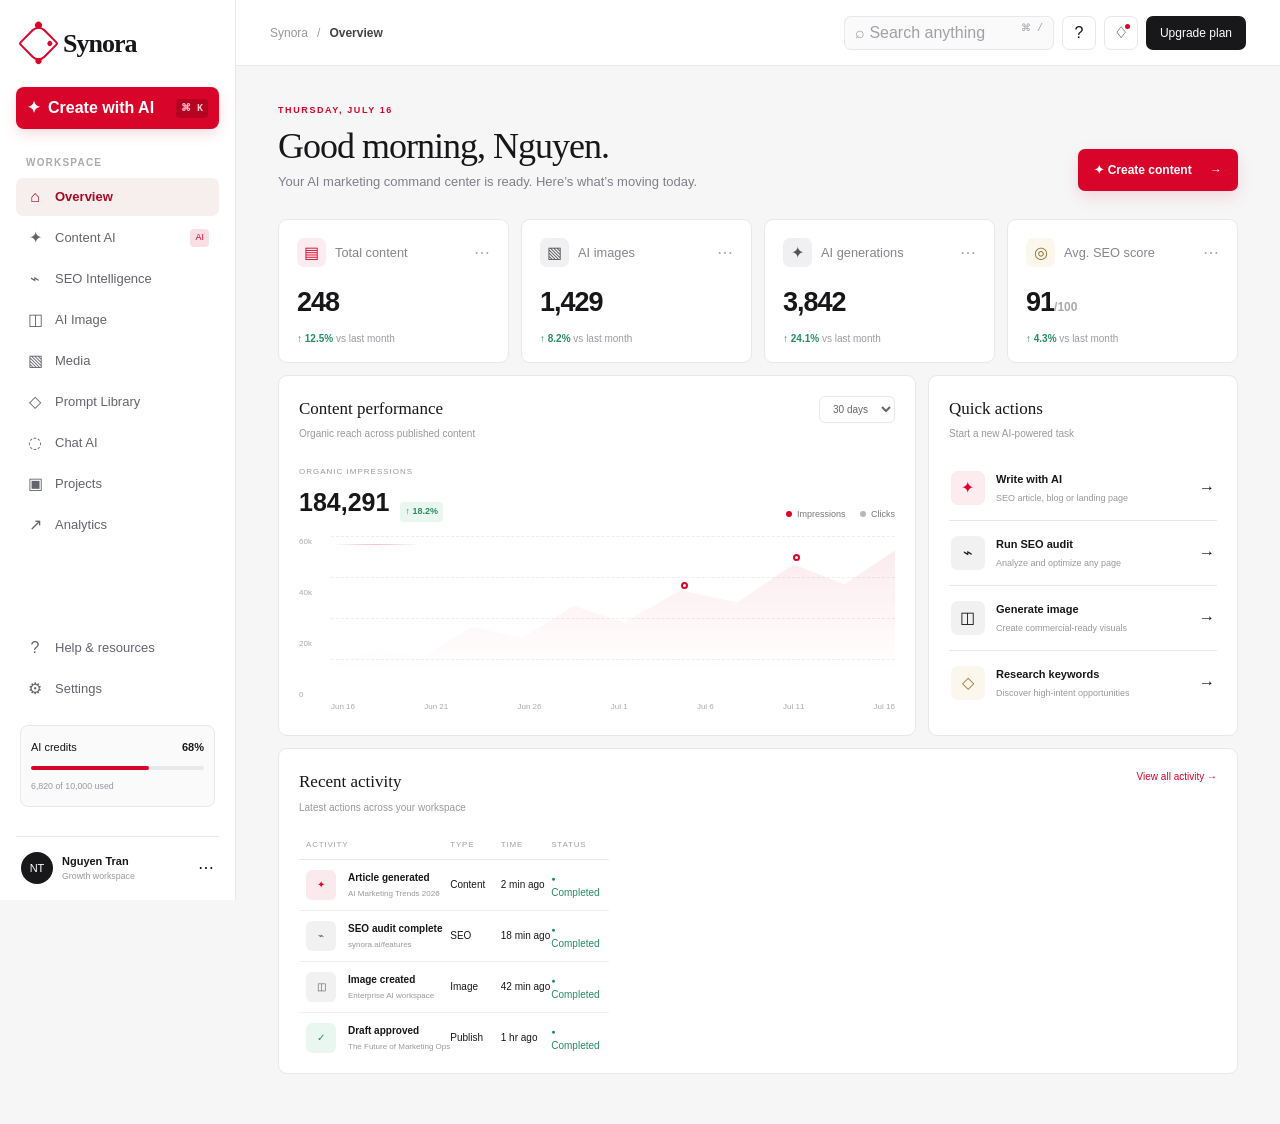
==== index.html @ 6c9fced9 "Create index.html" ====
<!DOCTYPE html><html lang="vi"><head><meta charSet="utf-8"/><meta name="viewport" content="width=device-width, initial-scale=1"/><style>@layer properties{@supports (((-webkit-hyphens:none)) and (not (margin-trim:inline))) or ((-moz-orient:inline) and (not (color:rgb(from red r g b)))){*,:before,:after,::backdrop{--tw-rotate-x:initial;--tw-rotate-y:initial;--tw-rotate-z:initial;--tw-skew-x:initial;--tw-skew-y:initial}}}@layer theme{:root,:host{--font-sans:ui-sans-serif, system-ui, sans-serif, "Apple Color Emoji", "Segoe UI Emoji", "Segoe UI Symbol", "Noto Color Emoji";--font-mono:ui-monospace, SFMono-Regular, Menlo, Monaco, Consolas, "Liberation Mono", "Courier New", monospace;--spacing:.25rem;--default-font-family:var(--font-sans);--default-mono-font-family:var(--font-mono)}}@layer base{*,:after,:before,::backdrop{box-sizing:border-box;border:0 solid;margin:0;padding:0}::file-selector-button{box-sizing:border-box;border:0 solid;margin:0;padding:0}html,:host{-webkit-text-size-adjust:100%;tab-size:4;line-height:1.5;font-family:var(--default-font-family,ui-sans-serif, system-ui, sans-serif, "Apple Color Emoji", "Segoe UI Emoji", "Segoe UI Symbol", "Noto Color Emoji");font-feature-settings:var(--default-font-feature-settings,normal);font-variation-settings:var(--default-font-variation-settings,normal);-webkit-tap-highlight-color:transparent}hr{height:0;color:inherit;border-top-width:1px}abbr:where([title]){-webkit-text-decoration:underline dotted;text-decoration:underline dotted}h1,h2,h3,h4,h5,h6{font-size:inherit;font-weight:inherit}a{color:inherit;-webkit-text-decoration:inherit;-webkit-text-decoration:inherit;-webkit-text-decoration:inherit;-webkit-text-decoration:inherit;text-decoration:inherit}b,strong{font-weight:bolder}code,kbd,samp,pre{font-family:var(--default-mono-font-family,ui-monospace, SFMono-Regular, Menlo, Monaco, Consolas, "Liberation Mono", "Courier New", monospace);font-feature-settings:var(--default-mono-font-feature-settings,normal);font-variation-settings:var(--default-mono-font-variation-settings,normal);font-size:1em}small{font-size:80%}sub,sup{vertical-align:baseline;font-size:75%;line-height:0;position:relative}sub{bottom:-.25em}sup{top:-.5em}table{text-indent:0;border-color:inherit;border-collapse:collapse}:-moz-focusring{outline:auto}progress{vertical-align:baseline}summary{display:list-item}ol,ul,menu{list-style:none}img,svg,video,canvas,audio,iframe,embed,object{vertical-align:middle;display:block}img,video{max-width:100%;height:auto}button,input,select,optgroup,textarea{font:inherit;font-feature-settings:inherit;font-variation-settings:inherit;letter-spacing:inherit;color:inherit;opacity:1;background-color:#0000;border-radius:0}::file-selector-button{font:inherit;font-feature-settings:inherit;font-variation-settings:inherit;letter-spacing:inherit;color:inherit;opacity:1;background-color:#0000;border-radius:0}:where(select:is([multiple],[size])) optgroup{font-weight:bolder}:where(select:is([multiple],[size])) optgroup option{padding-inline-start:20px}::file-selector-button{margin-inline-end:4px}::placeholder{opacity:1}@supports (not ((-webkit-appearance:-apple-pay-button))) or (contain-intrinsic-size:1px){::placeholder{color:currentColor}@supports (color:color-mix(in lab, red, red)){::placeholder{color:color-mix(in oklab, currentcolor 50%, transparent)}}}textarea{resize:vertical}::-webkit-search-decoration{-webkit-appearance:none}::-webkit-date-and-time-value{min-height:1lh;text-align:inherit}::-webkit-datetime-edit{display:inline-flex}::-webkit-datetime-edit-fields-wrapper{padding:0}::-webkit-datetime-edit{padding-block:0}::-webkit-datetime-edit-year-field{padding-block:0}::-webkit-datetime-edit-month-field{padding-block:0}::-webkit-datetime-edit-day-field{padding-block:0}::-webkit-datetime-edit-hour-field{padding-block:0}::-webkit-datetime-edit-minute-field{padding-block:0}::-webkit-datetime-edit-second-field{padding-block:0}::-webkit-datetime-edit-millisecond-field{padding-block:0}::-webkit-datetime-edit-meridiem-field{padding-block:0}::-webkit-calendar-picker-indicator{line-height:1}:-moz-ui-invalid{box-shadow:none}button,input:where([type=button],[type=reset],[type=submit]){appearance:button}::file-selector-button{appearance:button}::-webkit-inner-spin-button{height:auto}::-webkit-outer-spin-button{height:auto}[hidden]:where(:not([hidden=until-found])){display:none!important}}@layer components;@layer utilities{.relative{position:relative}.start{inset-inline-start:var(--spacing)}.table{display:table}.transform{transform:var(--tw-rotate-x,) var(--tw-rotate-y,) var(--tw-rotate-z,) var(--tw-skew-x,) var(--tw-skew-y,)}}:root{--red:#d90429;--ink:#171719;--muted:#73737c;--line:#e8e8eb;--soft:#f7f7f8;--gold:#c8a24d;--sidebar:236px}*{box-sizing:border-box}html,body{min-height:100%;color:var(--ink);background:#f6f6f7;margin:0;font-family:Inter,ui-sans-serif,-apple-system,BlinkMacSystemFont,Segoe UI,sans-serif}button,select{font:inherit}button{cursor:pointer}.app-shell{min-height:100vh;display:flex}.sidebar{z-index:20;width:var(--sidebar);border-right:1px solid var(--line);background:#fff;flex-direction:column;padding:24px 16px 16px;display:flex;position:fixed;inset:0 auto 0 0}.brand{letter-spacing:-1px;align-items:center;gap:10px;padding:0 8px 24px;font-family:Georgia,serif;font-size:26px;font-weight:600;display:flex}.mark{border:2px solid var(--red);border-radius:9px 3px;width:29px;height:29px;display:inline-block;position:relative;transform:rotate(45deg)}.mark i,.mark b,.mark em{background:var(--red);border-radius:50%;display:block;position:absolute}.mark i{width:7px;height:7px;top:-4px;left:-4px}.mark b{width:6px;height:6px;bottom:-3px;right:-3px}.mark em{width:5px;height:5px;top:2px;right:2px}.mark.small{border-radius:6px 2px;width:20px;height:20px}.create{background:var(--red);color:#fff;border:0;border-radius:8px;align-items:center;gap:8px;height:42px;padding:0 11px;font-weight:650;display:flex;box-shadow:0 5px 14px #d9042923}.create kbd{color:#ffc4ce;background:#b70322;border-radius:4px;margin-left:auto;padding:2px 5px;font-size:10px}.section-label{letter-spacing:1.2px;text-transform:uppercase;color:#aaaab2;margin:26px 10px 8px;font-size:10px;font-weight:700}.sidebar nav,.sidebar-bottom{flex-direction:column;gap:3px;display:flex}.sidebar nav button,.sidebar-bottom>button{color:#64646d;text-align:left;background:0 0;border:0;border-radius:7px;align-items:center;gap:11px;height:38px;padding:0 10px;font-size:13px;display:flex}.sidebar nav button:hover,.sidebar nav button.active{color:#aa0925;background:#f7eeee;font-weight:650}.nav-icon{text-align:center;width:18px;font-size:16px}.beta{color:#c50729;background:#f9dfe4;border-radius:4px;margin-left:auto;padding:2px 5px;font-size:9px}.sidebar-bottom{margin-top:auto}.usage{border:1px solid var(--line);background:#fafafa;border-radius:8px;margin:14px 4px;padding:13px 10px;font-size:11px}.usage div{justify-content:space-between;display:flex}.usage i{background:#e9e9eb;border-radius:4px;height:4px;margin:10px 0 7px;display:block}.usage i em{background:var(--red);border-radius:4px;width:68%;height:100%;display:block}.usage small{color:#9898a0}.profile{border-top:1px solid var(--line);align-items:center;gap:9px;margin-top:12px;padding:15px 5px 0;display:flex}.profile>span{color:#fff;background:#18181a;border-radius:50%;place-items:center;width:32px;height:32px;font-size:11px;display:grid}.profile div{flex-direction:column;font-size:11px;display:flex}.profile small{color:#999}.profile button{background:0 0;border:0;margin-left:auto}.workspace{margin-left:var(--sidebar);width:calc(100% - var(--sidebar));min-height:100vh}.workspace header{border-bottom:1px solid var(--line);z-index:10;background:#fff;align-items:center;height:66px;padding:0 34px;display:flex;position:sticky;top:0}.crumb{color:#999;font-size:12px}.crumb i{margin:0 9px;font-style:normal}.crumb b{color:#444}.header-actions{align-items:center;gap:8px;margin-left:auto;display:flex}.search{border:1px solid var(--line);color:#a0a0a7;text-align:left;background:#fafafa;border-radius:7px;width:210px;height:34px;padding:0 10px}.search kbd{float:right;font-size:10px}.circle{border:1px solid var(--line);background:#fff;border-radius:7px;width:34px;height:34px}.notify{position:relative}.notify:after{content:"";background:var(--red);border-radius:50%;width:5px;height:5px;position:absolute;top:7px;right:7px}.upgrade{color:#fff;background:#18181a;border:0;border-radius:7px;height:34px;padding:0 14px;font-size:12px}.menu{display:none}.content{max-width:1420px;margin:auto;padding:38px 42px 50px}.welcome{justify-content:space-between;align-items:flex-end;margin-bottom:28px;display:flex}.eyebrow{letter-spacing:1.6px;font-weight:800;color:var(--red)!important;font-size:9px!important}.welcome h1{letter-spacing:-1px;margin:10px 0 8px;font-family:Georgia,Times New Roman,serif;font-size:36px;font-weight:500;line-height:1}.welcome p{color:#7f7f87;margin:0;font-size:13px}.primary{background:var(--red);color:#fff;border:0;border-radius:7px;height:42px;padding:0 16px;font-size:12px;font-weight:650;box-shadow:0 6px 16px #d9042920}.primary span{margin-left:15px}.metric-grid{grid-template-columns:repeat(4,1fr);gap:12px;display:grid}.metric-grid article,.card{border:1px solid var(--line);background:#fff;border-radius:9px}.metric-grid article{padding:18px 18px 16px}.metric-grid article>div{color:#85858d;align-items:center;gap:9px;display:flex}.metric-grid article button{color:#aaa;background:0 0;border:0;margin-left:auto}.metric-icon{color:#555;background:#f0f0f2;border-radius:7px;place-items:center;width:29px;height:29px;display:grid}.metric-icon.red,.action-icon.red{color:var(--red);background:#fcebef}.metric-icon.gold,.action-icon.gold{color:#98772e;background:#fbf7ed}.metric-grid strong{letter-spacing:-1px;margin:15px 0 8px;font-size:27px;display:block}.metric-grid strong span{color:#aaa;letter-spacing:0;font-size:12px}.metric-grid p{color:#9b9ba2;margin:0;font-size:10px}.metric-grid p b{color:#258d61}.main-grid{grid-template-columns:minmax(0,1.85fr) minmax(310px,.8fr);gap:12px;margin-top:12px;display:grid}.card{padding:20px}.card-title{justify-content:space-between;align-items:flex-start;display:flex}.card-title h2{margin:0 0 5px;font-family:Georgia,serif;font-size:17px}.card-title p{color:#999;margin:0;font-size:10px}.card-title select{border:1px solid var(--line);color:#666;background:#fff;border-radius:6px;padding:6px 9px;font-size:10px}.chart-summary{justify-content:space-between;align-items:flex-end;margin:25px 0 14px;display:flex}.chart-summary>div:first-child{grid-template-columns:auto auto auto;align-items:end;gap:6px 11px;display:grid}.chart-summary span{letter-spacing:1px;color:#999;grid-column:1/-1;font-size:8px}.chart-summary strong{font-size:25px}.chart-summary b{color:#258d61;background:#eaf7f0;border-radius:4px;padding:3px 5px;font-size:9px}.chart-summary>div:last-child{color:#777;font-size:9px}.dot{border-radius:50%;width:6px;height:6px;margin:0 5px 0 12px;display:inline-block}.red-dot{background:var(--red)}.gray-dot{background:#b7b7bd}.chart{height:165px;display:flex}.y-labels{color:#aaa;flex-direction:column;justify-content:space-between;width:32px;font-size:8px;display:flex}.plot{flex:1;position:relative;overflow:hidden}.plot>i{border-top:1px dashed #ededee;height:25%;display:block;position:relative}.area{clip-path:polygon(0 76%,8% 67%,16% 72%,25% 52%,34% 59%,43% 38%,52% 49%,62% 28%,72% 36%,82% 11%,91% 24%,100% 2%,100% 100%,0 100%);background:linear-gradient(#d9042915,#0000 80%);position:absolute;inset:12px 0 0}.line{background:var(--red);transform-origin:0;clip-path:polygon(0 76%,8% 67%,16% 72%,25% 52%,34% 59%,43% 38%,52% 49%,62% 28%,72% 36%,82% 11%,91% 24%,100% 2%,100% 4%,91% 26%,82% 13%,72% 38%,62% 30%,52% 51%,43% 40%,34% 61%,25% 54%,16% 74%,8% 69%,0 78%);height:2px;position:absolute;inset:8px 0 0}.point{border:2px solid var(--red);background:#fff;border-radius:50%;width:7px;height:7px;position:absolute}.p1{top:28%;left:62%}.p2{top:11%;left:82%}.x-labels{color:#aaa;justify-content:space-between;margin-left:32px;font-size:8px;display:flex}.action-list{margin-top:15px}.action-list button{border:0;border-top:1px solid var(--line);text-align:left;background:#fff;align-items:center;gap:11px;width:100%;padding:15px 2px;display:flex}.action-list button:first-child{border-top:0}.action-list button:hover em{color:var(--red);transform:translate(3px)}.action-icon{background:#f1f1f2;border-radius:7px;place-items:center;width:34px;height:34px;display:grid}.action-list div{flex-direction:column;gap:4px;display:flex}.action-list b{font-size:11px}.action-list small{color:#999;font-size:9px}.action-list em{margin-left:auto;font-style:normal;transition:all .2s}.activity{margin-top:12px;padding-bottom:10px}.card-title>button{color:var(--red);background:0 0;border:0;font-size:10px}.table{margin-top:16px}.thead,.tr{grid-template-columns:2fr .7fr .7fr .7fr;align-items:center;display:grid}.thead{color:#a0a0a6;letter-spacing:.8px;border-bottom:1px solid var(--line);padding:8px 7px;font-size:8px}.tr{border-bottom:1px solid #f0f0f1;padding:10px 7px;font-size:10px}.tr:last-child{border:0}.tr>span:first-child{grid-template-columns:32px auto;column-gap:10px;display:grid}.tr b{font-size:10px}.tr small{color:#999;grid-column:2;margin-top:3px}.activity-icon{width:30px;height:30px;color:var(--red);background:#fbeaed;border-radius:6px;grid-row:1/3;place-items:center;font-style:normal;display:grid}.a1,.a2{color:#555;background:#f1f1f2}.a3{color:#258d61;background:#eaf7f0}.tr>span:last-child{color:#258d61}.tr>span:last-child em{font-size:7px;font-style:normal}.toast{z-index:50;color:#fff;background:#171719;border-radius:9px;align-items:center;gap:12px;padding:13px 18px;font-size:12px;animation:.25s up;display:flex;position:fixed;bottom:25px;right:25px;box-shadow:0 12px 35px #0004}.toast .mark{border-color:#fff}.toast .mark i,.toast .mark b,.toast .mark em{background:#fff}@keyframes up{0%{opacity:0;transform:translateY(12px)}}.scrim{display:none}@media (max-width:1000px){.metric-grid{grid-template-columns:repeat(2,1fr)}.main-grid{grid-template-columns:1fr}.search{width:38px}.search span,.search kbd{display:none}}@media (max-width:720px){:root{--sidebar:0px}.sidebar{width:250px;transition:all .25s;transform:translate(-100%)}.sidebar.open{transform:translate(0)}.workspace{width:100%;margin:0}.scrim{z-index:15;background:#0005;border:0;display:block;position:fixed;inset:0}.workspace header{padding:0 16px}.menu{background:0 0;border:0;margin-right:10px;display:block}.header-actions .circle,.upgrade{display:none}.content{padding:25px 16px}.welcome{align-items:flex-start;gap:20px}.welcome h1{font-size:29px}.welcome>div>p:last-child{max-width:330px}.primary{white-space:nowrap}.metric-grid{grid-template-columns:1fr 1fr}.activity{overflow:hidden}.table{min-width:650px}.activity{overflow-x:auto}}@media (max-width:480px){.welcome{display:block}.primary{margin-top:20px}.metric-grid{grid-template-columns:1fr}.header-actions{display:none}.welcome h1{font-size:28px}.content{padding-top:22px}}@media (prefers-reduced-motion:reduce){*{transition:none!important;animation:none!important}}@property --tw-rotate-x{syntax:"*";inherits:false}@property --tw-rotate-y{syntax:"*";inherits:false}@property --tw-rotate-z{syntax:"*";inherits:false}@property --tw-skew-x{syntax:"*";inherits:false}@property --tw-skew-y{syntax:"*";inherits:false}
</style><title>Synora — AI Marketing Intelligence</title><meta name="description" content="Nền tảng AI Marketing hợp nhất giúp doanh nghiệp nghiên cứu, sáng tạo, tối ưu và xuất bản nội dung hiệu quả."/></head><body><div hidden=""><!--$--><!--/$--></div><main class="app-shell"><aside class="sidebar "><div class="brand"><span class="mark " aria-label="Synora"><i></i><b></b><em></em></span><span>Synora</span></div><button class="create">✦ <span>Create with AI</span><kbd>⌘ K</kbd></button><p class="section-label">Workspace</p><nav><button class="active"><span class="nav-icon">⌂</span>Overview</button><button class=""><span class="nav-icon">✦</span>Content AI<span class="beta">AI</span></button><button class=""><span class="nav-icon">⌁</span>SEO Intelligence</button><button class=""><span class="nav-icon">◫</span>AI Image</button><button class=""><span class="nav-icon">▧</span>Media</button><button class=""><span class="nav-icon">◇</span>Prompt Library</button><button class=""><span class="nav-icon">◌</span>Chat AI</button><button class=""><span class="nav-icon">▣</span>Projects</button><button class=""><span class="nav-icon">↗</span>Analytics</button></nav><div class="sidebar-bottom"><button><span class="nav-icon">?</span>Help &amp; resources</button><button><span class="nav-icon">⚙</span>Settings</button><div class="usage"><div><span>AI credits</span><b>68%</b></div><i><em></em></i><small>6,820 of 10,000 used</small></div><div class="profile"><span>NT</span><div><b>Nguyen Tran</b><small>Growth workspace</small></div><button>⋯</button></div></div></aside><section class="workspace"><header><button class="menu">☰</button><div class="crumb"><span>Synora</span><i>/</i><b>Overview</b></div><div class="header-actions"><button class="search">⌕ <span>Search anything</span><kbd>⌘ /</kbd></button><button class="circle">?</button><button class="circle notify">♢</button><button class="upgrade">Upgrade plan</button></div></header><div class="content"><div class="welcome"><div><p class="eyebrow">THURSDAY, JULY 16</p><h1>Good morning, Nguyen.</h1><p>Your AI marketing command center is ready. Here’s what’s moving today.</p></div><button class="primary">✦ Create content <span>→</span></button></div><section class="metric-grid"><article><div><span class="metric-icon red">▤</span><small>Total content</small><button>⋯</button></div><strong>248</strong><p><b>↑ 12.5%</b> vs last month</p></article><article><div><span class="metric-icon">▧</span><small>AI images</small><button>⋯</button></div><strong>1,429</strong><p><b>↑ 8.2%</b> vs last month</p></article><article><div><span class="metric-icon">✦</span><small>AI generations</small><button>⋯</button></div><strong>3,842</strong><p><b>↑ 24.1%</b> vs last month</p></article><article><div><span class="metric-icon gold">◎</span><small>Avg. SEO score</small><button>⋯</button></div><strong>91<span>/100</span></strong><p><b>↑ 4.3%</b> vs last month</p></article></section><section class="main-grid"><article class="performance card"><div class="card-title"><div><h2>Content performance</h2><p>Organic reach across published content</p></div><select><option>7 days</option><option selected="">30 days</option><option>90 days</option></select></div><div class="chart-summary"><div><span>ORGANIC IMPRESSIONS</span><strong>184,291</strong><b>↑ 18.2%</b></div><div><i class="dot red-dot"></i>Impressions <i class="dot gray-dot"></i>Clicks</div></div><div class="chart"><div class="y-labels"><span>60k</span><span>40k</span><span>20k</span><span>0</span></div><div class="plot"><i></i><i></i><i></i><i></i><div class="area"></div><div class="line"></div><div class="point p1"></div><div class="point p2"></div></div></div><div class="x-labels"><span>Jun 16</span><span>Jun 21</span><span>Jun 26</span><span>Jul 1</span><span>Jul 6</span><span>Jul 11</span><span>Jul 16</span></div></article><article class="quick card"><div class="card-title"><div><h2>Quick actions</h2><p>Start a new AI-powered task</p></div></div><div class="action-list"><button><span class="action-icon red">✦</span><div><b>Write with AI</b><small>SEO article, blog or landing page</small></div><em>→</em></button><button><span class="action-icon">⌁</span><div><b>Run SEO audit</b><small>Analyze and optimize any page</small></div><em>→</em></button><button><span class="action-icon">◫</span><div><b>Generate image</b><small>Create commercial-ready visuals</small></div><em>→</em></button><button><span class="action-icon gold">◇</span><div><b>Research keywords</b><small>Discover high-intent opportunities</small></div><em>→</em></button></div></article></section><section class="activity card"><div class="card-title"><div><h2>Recent activity</h2><p>Latest actions across your workspace</p></div><button>View all activity →</button></div><div class="table"><div class="thead"><span>ACTIVITY</span><span>TYPE</span><span>TIME</span><span>STATUS</span></div><div class="tr"><span><i class="activity-icon a0">✦</i><b>Article generated</b><small>AI Marketing Trends 2026</small></span><span>Content</span><span>2 min ago</span><span><em>●</em> Completed</span></div><div class="tr"><span><i class="activity-icon a1">⌁</i><b>SEO audit complete</b><small>synora.ai/features</small></span><span>SEO</span><span>18 min ago</span><span><em>●</em> Completed</span></div><div class="tr"><span><i class="activity-icon a2">◫</i><b>Image created</b><small>Enterprise AI workspace</small></span><span>Image</span><span>42 min ago</span><span><em>●</em> Completed</span></div><div class="tr"><span><i class="activity-icon a3">✓</i><b>Draft approved</b><small>The Future of Marketing Ops</small></span><span>Publish</span><span>1 hr ago</span><span><em>●</em> Completed</span></div></div></section></div></section></main><!--$--><!--/$--></body></html>
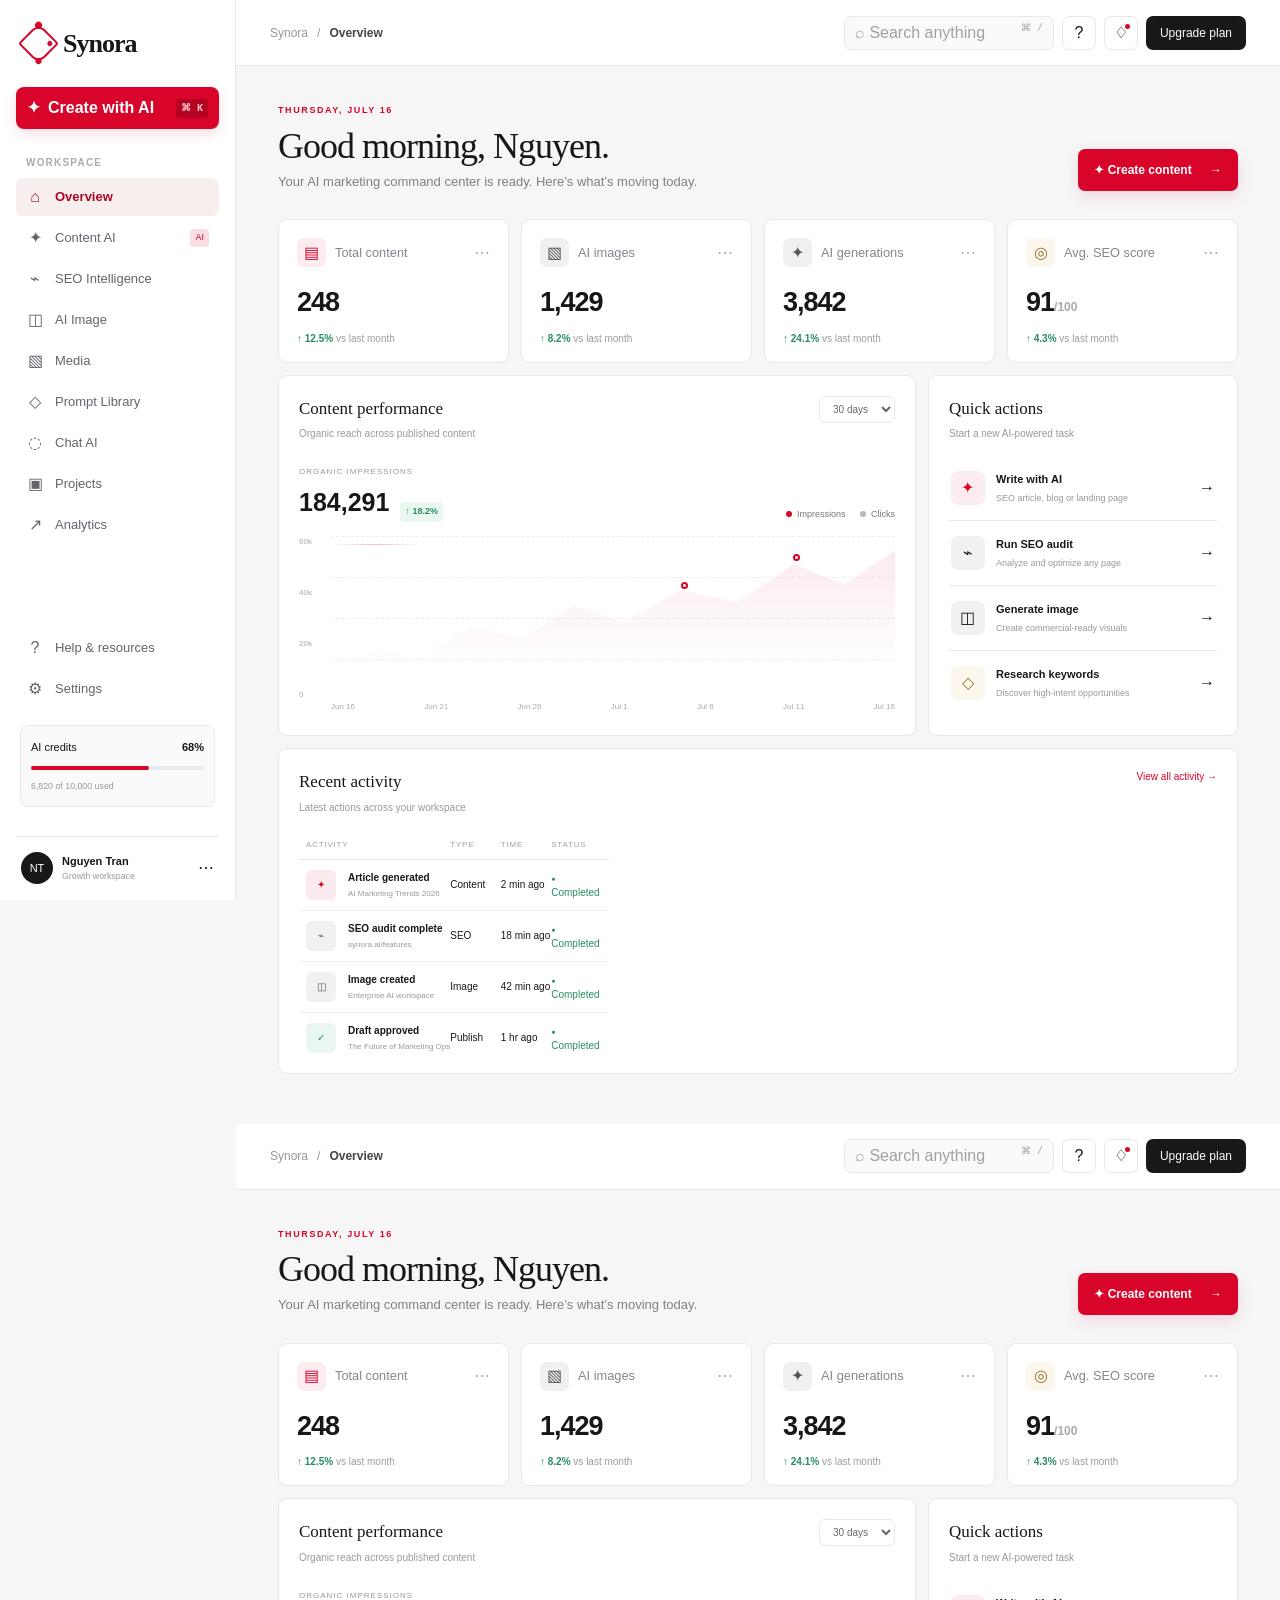
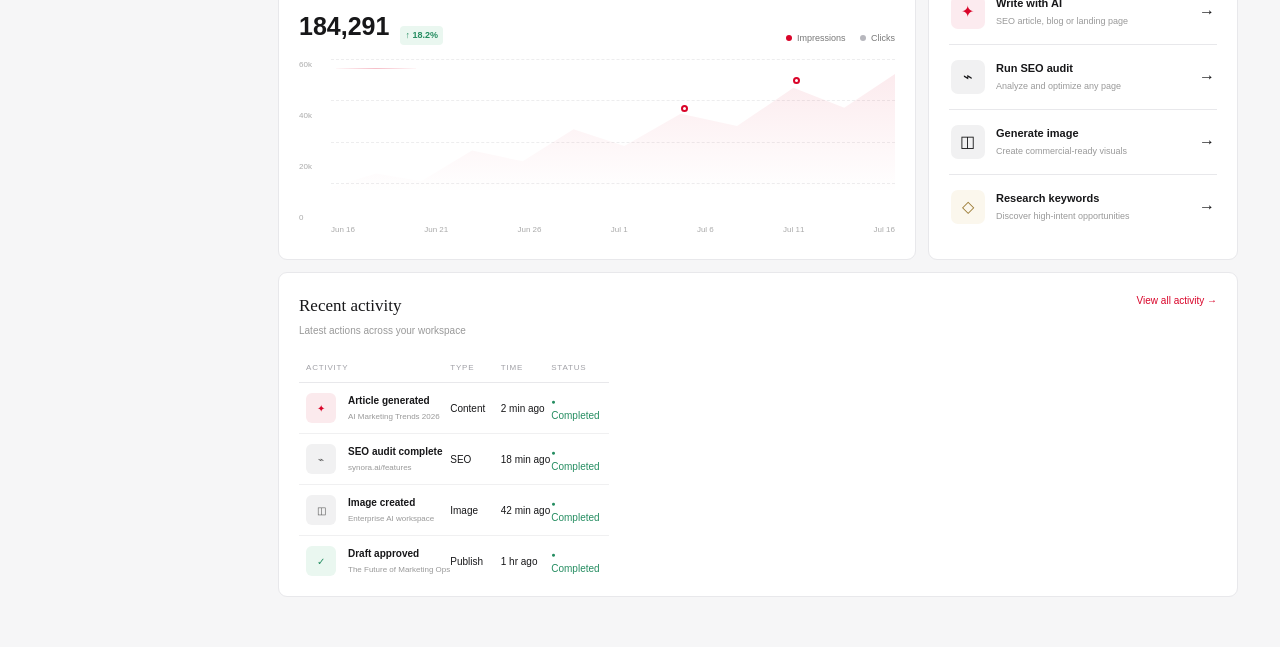
==== commit 9d4b5981: "Update index.html" ====
--- a/index.html
+++ b/index.html
@@ -1,2 +1,42 @@
 <!DOCTYPE html><html lang="vi"><head><meta charSet="utf-8"/><meta name="viewport" content="width=device-width, initial-scale=1"/><style>@layer properties{@supports (((-webkit-hyphens:none)) and (not (margin-trim:inline))) or ((-moz-orient:inline) and (not (color:rgb(from red r g b)))){*,:before,:after,::backdrop{--tw-rotate-x:initial;--tw-rotate-y:initial;--tw-rotate-z:initial;--tw-skew-x:initial;--tw-skew-y:initial}}}@layer theme{:root,:host{--font-sans:ui-sans-serif, system-ui, sans-serif, "Apple Color Emoji", "Segoe UI Emoji", "Segoe UI Symbol", "Noto Color Emoji";--font-mono:ui-monospace, SFMono-Regular, Menlo, Monaco, Consolas, "Liberation Mono", "Courier New", monospace;--spacing:.25rem;--default-font-family:var(--font-sans);--default-mono-font-family:var(--font-mono)}}@layer base{*,:after,:before,::backdrop{box-sizing:border-box;border:0 solid;margin:0;padding:0}::file-selector-button{box-sizing:border-box;border:0 solid;margin:0;padding:0}html,:host{-webkit-text-size-adjust:100%;tab-size:4;line-height:1.5;font-family:var(--default-font-family,ui-sans-serif, system-ui, sans-serif, "Apple Color Emoji", "Segoe UI Emoji", "Segoe UI Symbol", "Noto Color Emoji");font-feature-settings:var(--default-font-feature-settings,normal);font-variation-settings:var(--default-font-variation-settings,normal);-webkit-tap-highlight-color:transparent}hr{height:0;color:inherit;border-top-width:1px}abbr:where([title]){-webkit-text-decoration:underline dotted;text-decoration:underline dotted}h1,h2,h3,h4,h5,h6{font-size:inherit;font-weight:inherit}a{color:inherit;-webkit-text-decoration:inherit;-webkit-text-decoration:inherit;-webkit-text-decoration:inherit;-webkit-text-decoration:inherit;text-decoration:inherit}b,strong{font-weight:bolder}code,kbd,samp,pre{font-family:var(--default-mono-font-family,ui-monospace, SFMono-Regular, Menlo, Monaco, Consolas, "Liberation Mono", "Courier New", monospace);font-feature-settings:var(--default-mono-font-feature-settings,normal);font-variation-settings:var(--default-mono-font-variation-settings,normal);font-size:1em}small{font-size:80%}sub,sup{vertical-align:baseline;font-size:75%;line-height:0;position:relative}sub{bottom:-.25em}sup{top:-.5em}table{text-indent:0;border-color:inherit;border-collapse:collapse}:-moz-focusring{outline:auto}progress{vertical-align:baseline}summary{display:list-item}ol,ul,menu{list-style:none}img,svg,video,canvas,audio,iframe,embed,object{vertical-align:middle;display:block}img,video{max-width:100%;height:auto}button,input,select,optgroup,textarea{font:inherit;font-feature-settings:inherit;font-variation-settings:inherit;letter-spacing:inherit;color:inherit;opacity:1;background-color:#0000;border-radius:0}::file-selector-button{font:inherit;font-feature-settings:inherit;font-variation-settings:inherit;letter-spacing:inherit;color:inherit;opacity:1;background-color:#0000;border-radius:0}:where(select:is([multiple],[size])) optgroup{font-weight:bolder}:where(select:is([multiple],[size])) optgroup option{padding-inline-start:20px}::file-selector-button{margin-inline-end:4px}::placeholder{opacity:1}@supports (not ((-webkit-appearance:-apple-pay-button))) or (contain-intrinsic-size:1px){::placeholder{color:currentColor}@supports (color:color-mix(in lab, red, red)){::placeholder{color:color-mix(in oklab, currentcolor 50%, transparent)}}}textarea{resize:vertical}::-webkit-search-decoration{-webkit-appearance:none}::-webkit-date-and-time-value{min-height:1lh;text-align:inherit}::-webkit-datetime-edit{display:inline-flex}::-webkit-datetime-edit-fields-wrapper{padding:0}::-webkit-datetime-edit{padding-block:0}::-webkit-datetime-edit-year-field{padding-block:0}::-webkit-datetime-edit-month-field{padding-block:0}::-webkit-datetime-edit-day-field{padding-block:0}::-webkit-datetime-edit-hour-field{padding-block:0}::-webkit-datetime-edit-minute-field{padding-block:0}::-webkit-datetime-edit-second-field{padding-block:0}::-webkit-datetime-edit-millisecond-field{padding-block:0}::-webkit-datetime-edit-meridiem-field{padding-block:0}::-webkit-calendar-picker-indicator{line-height:1}:-moz-ui-invalid{box-shadow:none}button,input:where([type=button],[type=reset],[type=submit]){appearance:button}::file-selector-button{appearance:button}::-webkit-inner-spin-button{height:auto}::-webkit-outer-spin-button{height:auto}[hidden]:where(:not([hidden=until-found])){display:none!important}}@layer components;@layer utilities{.relative{position:relative}.start{inset-inline-start:var(--spacing)}.table{display:table}.transform{transform:var(--tw-rotate-x,) var(--tw-rotate-y,) var(--tw-rotate-z,) var(--tw-skew-x,) var(--tw-skew-y,)}}:root{--red:#d90429;--ink:#171719;--muted:#73737c;--line:#e8e8eb;--soft:#f7f7f8;--gold:#c8a24d;--sidebar:236px}*{box-sizing:border-box}html,body{min-height:100%;color:var(--ink);background:#f6f6f7;margin:0;font-family:Inter,ui-sans-serif,-apple-system,BlinkMacSystemFont,Segoe UI,sans-serif}button,select{font:inherit}button{cursor:pointer}.app-shell{min-height:100vh;display:flex}.sidebar{z-index:20;width:var(--sidebar);border-right:1px solid var(--line);background:#fff;flex-direction:column;padding:24px 16px 16px;display:flex;position:fixed;inset:0 auto 0 0}.brand{letter-spacing:-1px;align-items:center;gap:10px;padding:0 8px 24px;font-family:Georgia,serif;font-size:26px;font-weight:600;display:flex}.mark{border:2px solid var(--red);border-radius:9px 3px;width:29px;height:29px;display:inline-block;position:relative;transform:rotate(45deg)}.mark i,.mark b,.mark em{background:var(--red);border-radius:50%;display:block;position:absolute}.mark i{width:7px;height:7px;top:-4px;left:-4px}.mark b{width:6px;height:6px;bottom:-3px;right:-3px}.mark em{width:5px;height:5px;top:2px;right:2px}.mark.small{border-radius:6px 2px;width:20px;height:20px}.create{background:var(--red);color:#fff;border:0;border-radius:8px;align-items:center;gap:8px;height:42px;padding:0 11px;font-weight:650;display:flex;box-shadow:0 5px 14px #d9042923}.create kbd{color:#ffc4ce;background:#b70322;border-radius:4px;margin-left:auto;padding:2px 5px;font-size:10px}.section-label{letter-spacing:1.2px;text-transform:uppercase;color:#aaaab2;margin:26px 10px 8px;font-size:10px;font-weight:700}.sidebar nav,.sidebar-bottom{flex-direction:column;gap:3px;display:flex}.sidebar nav button,.sidebar-bottom>button{color:#64646d;text-align:left;background:0 0;border:0;border-radius:7px;align-items:center;gap:11px;height:38px;padding:0 10px;font-size:13px;display:flex}.sidebar nav button:hover,.sidebar nav button.active{color:#aa0925;background:#f7eeee;font-weight:650}.nav-icon{text-align:center;width:18px;font-size:16px}.beta{color:#c50729;background:#f9dfe4;border-radius:4px;margin-left:auto;padding:2px 5px;font-size:9px}.sidebar-bottom{margin-top:auto}.usage{border:1px solid var(--line);background:#fafafa;border-radius:8px;margin:14px 4px;padding:13px 10px;font-size:11px}.usage div{justify-content:space-between;display:flex}.usage i{background:#e9e9eb;border-radius:4px;height:4px;margin:10px 0 7px;display:block}.usage i em{background:var(--red);border-radius:4px;width:68%;height:100%;display:block}.usage small{color:#9898a0}.profile{border-top:1px solid var(--line);align-items:center;gap:9px;margin-top:12px;padding:15px 5px 0;display:flex}.profile>span{color:#fff;background:#18181a;border-radius:50%;place-items:center;width:32px;height:32px;font-size:11px;display:grid}.profile div{flex-direction:column;font-size:11px;display:flex}.profile small{color:#999}.profile button{background:0 0;border:0;margin-left:auto}.workspace{margin-left:var(--sidebar);width:calc(100% - var(--sidebar));min-height:100vh}.workspace header{border-bottom:1px solid var(--line);z-index:10;background:#fff;align-items:center;height:66px;padding:0 34px;display:flex;position:sticky;top:0}.crumb{color:#999;font-size:12px}.crumb i{margin:0 9px;font-style:normal}.crumb b{color:#444}.header-actions{align-items:center;gap:8px;margin-left:auto;display:flex}.search{border:1px solid var(--line);color:#a0a0a7;text-align:left;background:#fafafa;border-radius:7px;width:210px;height:34px;padding:0 10px}.search kbd{float:right;font-size:10px}.circle{border:1px solid var(--line);background:#fff;border-radius:7px;width:34px;height:34px}.notify{position:relative}.notify:after{content:"";background:var(--red);border-radius:50%;width:5px;height:5px;position:absolute;top:7px;right:7px}.upgrade{color:#fff;background:#18181a;border:0;border-radius:7px;height:34px;padding:0 14px;font-size:12px}.menu{display:none}.content{max-width:1420px;margin:auto;padding:38px 42px 50px}.welcome{justify-content:space-between;align-items:flex-end;margin-bottom:28px;display:flex}.eyebrow{letter-spacing:1.6px;font-weight:800;color:var(--red)!important;font-size:9px!important}.welcome h1{letter-spacing:-1px;margin:10px 0 8px;font-family:Georgia,Times New Roman,serif;font-size:36px;font-weight:500;line-height:1}.welcome p{color:#7f7f87;margin:0;font-size:13px}.primary{background:var(--red);color:#fff;border:0;border-radius:7px;height:42px;padding:0 16px;font-size:12px;font-weight:650;box-shadow:0 6px 16px #d9042920}.primary span{margin-left:15px}.metric-grid{grid-template-columns:repeat(4,1fr);gap:12px;display:grid}.metric-grid article,.card{border:1px solid var(--line);background:#fff;border-radius:9px}.metric-grid article{padding:18px 18px 16px}.metric-grid article>div{color:#85858d;align-items:center;gap:9px;display:flex}.metric-grid article button{color:#aaa;background:0 0;border:0;margin-left:auto}.metric-icon{color:#555;background:#f0f0f2;border-radius:7px;place-items:center;width:29px;height:29px;display:grid}.metric-icon.red,.action-icon.red{color:var(--red);background:#fcebef}.metric-icon.gold,.action-icon.gold{color:#98772e;background:#fbf7ed}.metric-grid strong{letter-spacing:-1px;margin:15px 0 8px;font-size:27px;display:block}.metric-grid strong span{color:#aaa;letter-spacing:0;font-size:12px}.metric-grid p{color:#9b9ba2;margin:0;font-size:10px}.metric-grid p b{color:#258d61}.main-grid{grid-template-columns:minmax(0,1.85fr) minmax(310px,.8fr);gap:12px;margin-top:12px;display:grid}.card{padding:20px}.card-title{justify-content:space-between;align-items:flex-start;display:flex}.card-title h2{margin:0 0 5px;font-family:Georgia,serif;font-size:17px}.card-title p{color:#999;margin:0;font-size:10px}.card-title select{border:1px solid var(--line);color:#666;background:#fff;border-radius:6px;padding:6px 9px;font-size:10px}.chart-summary{justify-content:space-between;align-items:flex-end;margin:25px 0 14px;display:flex}.chart-summary>div:first-child{grid-template-columns:auto auto auto;align-items:end;gap:6px 11px;display:grid}.chart-summary span{letter-spacing:1px;color:#999;grid-column:1/-1;font-size:8px}.chart-summary strong{font-size:25px}.chart-summary b{color:#258d61;background:#eaf7f0;border-radius:4px;padding:3px 5px;font-size:9px}.chart-summary>div:last-child{color:#777;font-size:9px}.dot{border-radius:50%;width:6px;height:6px;margin:0 5px 0 12px;display:inline-block}.red-dot{background:var(--red)}.gray-dot{background:#b7b7bd}.chart{height:165px;display:flex}.y-labels{color:#aaa;flex-direction:column;justify-content:space-between;width:32px;font-size:8px;display:flex}.plot{flex:1;position:relative;overflow:hidden}.plot>i{border-top:1px dashed #ededee;height:25%;display:block;position:relative}.area{clip-path:polygon(0 76%,8% 67%,16% 72%,25% 52%,34% 59%,43% 38%,52% 49%,62% 28%,72% 36%,82% 11%,91% 24%,100% 2%,100% 100%,0 100%);background:linear-gradient(#d9042915,#0000 80%);position:absolute;inset:12px 0 0}.line{background:var(--red);transform-origin:0;clip-path:polygon(0 76%,8% 67%,16% 72%,25% 52%,34% 59%,43% 38%,52% 49%,62% 28%,72% 36%,82% 11%,91% 24%,100% 2%,100% 4%,91% 26%,82% 13%,72% 38%,62% 30%,52% 51%,43% 40%,34% 61%,25% 54%,16% 74%,8% 69%,0 78%);height:2px;position:absolute;inset:8px 0 0}.point{border:2px solid var(--red);background:#fff;border-radius:50%;width:7px;height:7px;position:absolute}.p1{top:28%;left:62%}.p2{top:11%;left:82%}.x-labels{color:#aaa;justify-content:space-between;margin-left:32px;font-size:8px;display:flex}.action-list{margin-top:15px}.action-list button{border:0;border-top:1px solid var(--line);text-align:left;background:#fff;align-items:center;gap:11px;width:100%;padding:15px 2px;display:flex}.action-list button:first-child{border-top:0}.action-list button:hover em{color:var(--red);transform:translate(3px)}.action-icon{background:#f1f1f2;border-radius:7px;place-items:center;width:34px;height:34px;display:grid}.action-list div{flex-direction:column;gap:4px;display:flex}.action-list b{font-size:11px}.action-list small{color:#999;font-size:9px}.action-list em{margin-left:auto;font-style:normal;transition:all .2s}.activity{margin-top:12px;padding-bottom:10px}.card-title>button{color:var(--red);background:0 0;border:0;font-size:10px}.table{margin-top:16px}.thead,.tr{grid-template-columns:2fr .7fr .7fr .7fr;align-items:center;display:grid}.thead{color:#a0a0a6;letter-spacing:.8px;border-bottom:1px solid var(--line);padding:8px 7px;font-size:8px}.tr{border-bottom:1px solid #f0f0f1;padding:10px 7px;font-size:10px}.tr:last-child{border:0}.tr>span:first-child{grid-template-columns:32px auto;column-gap:10px;display:grid}.tr b{font-size:10px}.tr small{color:#999;grid-column:2;margin-top:3px}.activity-icon{width:30px;height:30px;color:var(--red);background:#fbeaed;border-radius:6px;grid-row:1/3;place-items:center;font-style:normal;display:grid}.a1,.a2{color:#555;background:#f1f1f2}.a3{color:#258d61;background:#eaf7f0}.tr>span:last-child{color:#258d61}.tr>span:last-child em{font-size:7px;font-style:normal}.toast{z-index:50;color:#fff;background:#171719;border-radius:9px;align-items:center;gap:12px;padding:13px 18px;font-size:12px;animation:.25s up;display:flex;position:fixed;bottom:25px;right:25px;box-shadow:0 12px 35px #0004}.toast .mark{border-color:#fff}.toast .mark i,.toast .mark b,.toast .mark em{background:#fff}@keyframes up{0%{opacity:0;transform:translateY(12px)}}.scrim{display:none}@media (max-width:1000px){.metric-grid{grid-template-columns:repeat(2,1fr)}.main-grid{grid-template-columns:1fr}.search{width:38px}.search span,.search kbd{display:none}}@media (max-width:720px){:root{--sidebar:0px}.sidebar{width:250px;transition:all .25s;transform:translate(-100%)}.sidebar.open{transform:translate(0)}.workspace{width:100%;margin:0}.scrim{z-index:15;background:#0005;border:0;display:block;position:fixed;inset:0}.workspace header{padding:0 16px}.menu{background:0 0;border:0;margin-right:10px;display:block}.header-actions .circle,.upgrade{display:none}.content{padding:25px 16px}.welcome{align-items:flex-start;gap:20px}.welcome h1{font-size:29px}.welcome>div>p:last-child{max-width:330px}.primary{white-space:nowrap}.metric-grid{grid-template-columns:1fr 1fr}.activity{overflow:hidden}.table{min-width:650px}.activity{overflow-x:auto}}@media (max-width:480px){.welcome{display:block}.primary{margin-top:20px}.metric-grid{grid-template-columns:1fr}.header-actions{display:none}.welcome h1{font-size:28px}.content{padding-top:22px}}@media (prefers-reduced-motion:reduce){*{transition:none!important;animation:none!important}}@property --tw-rotate-x{syntax:"*";inherits:false}@property --tw-rotate-y{syntax:"*";inherits:false}@property --tw-rotate-z{syntax:"*";inherits:false}@property --tw-skew-x{syntax:"*";inherits:false}@property --tw-skew-y{syntax:"*";inherits:false}
+</style><title>Synora — AI Marketing Intelligence</title><meta name="description" content="Nền tảng AI Marketing hợp nhất giúp doanh nghiệp nghiên cứu, sáng tạo, tối ưu và xuất bản nội dung hiệu quả."/></head><body><div hidden=""><!--$--><!--/$--></div><main class="app-shell"><aside class="sidebar "><div class="brand"><span class="mark " aria-label="Synora"><i></i><b></b><em></em></span><span>Synora</span></div><button class="create">✦ <span>Create with AI</span><kbd>⌘ K</kbd></button><p class="section-label">Workspace</p><nav><button class="active"><span class="nav-icon">⌂</span>Overview</button><button class=""><span class="nav-icon">✦</span>Content AI<span class="beta">AI</span></button><button class=""><span class="nav-icon">⌁</span>SEO Intelligence</button><button class=""><span class="nav-icon">◫</span>AI Image</button><button class=""><span class="nav-icon">▧</span>Media</button><button class=""><span class="nav-icon">◇</span>Prompt Library</button><button class=""><span class="nav-icon">◌</span>Chat AI</button><button class=""><span class="nav-icon">▣</span>Projects</button><button class=""><span class="nav-icon">↗</span>Analytics</button></nav><div class="sidebar-bottom"><button><span class="nav-icon">?</span>Help &amp; resources</button><button><span class="nav-icon">⚙</span>Settings</button><div class="usage"><div><span>AI credits</span><b>68%</b></div><i><em></em></i><small>6,820 of 10,000 used</small></div><div class="profile"><span>NT</span><div><b>Nguyen Tran</b><small>Growth workspace</small></div><button>⋯</button></div></div></aside><section class="workspace"><header><button class="menu">☰</button><div class="crumb"><span>Synora</span><i>/</i><b>Overview</b></div><div class="header-actions"><button class="search">⌕ <span>Search anything</span><kbd>⌘ /</kbd></button><button class="circle">?</button><button class="circle notify">♢</button><button class="upgrade">Upgrade plan</button></div></header><div class="content"><div class="welcome"><div><p class="eyebrow">THURSDAY, JULY 16</p><h1>Good morning, Nguyen.</h1><p>Your AI marketing command center is ready. Here’s what’s moving today.</p></div><button class="primary">✦ Create content <span>→</span></button></div><section class="metric-grid"><article><div><span class="metric-icon red">▤</span><small>Total content</small><button>⋯</button></div><strong>248</strong><p><b>↑ 12.5%</b> vs last month</p></article><article><div><span class="metric-icon">▧</span><small>AI images</small><button>⋯</button></div><strong>1,429</strong><p><b>↑ 8.2%</b> vs last month</p></article><article><div><span class="metric-icon">✦</span><small>AI generations</small><button>⋯</button></div><strong>3,842</strong><p><b>↑ 24.1%</b> vs last month</p></article><article><div><span class="metric-icon gold">◎</span><small>Avg. SEO score</small><button>⋯</button></div><strong>91<span>/100</span></strong><p><b>↑ 4.3%</b> vs last month</p></article></section><section class="main-grid"><article class="performance card"><div class="card-title"><div><h2>Content performance</h2><p>Organic reach across published content</p></div><select><option>7 days</option><option selected="">30 days</option><option>90 days</option></select></div><div class="chart-summary"><div><span>ORGANIC IMPRESSIONS</span><strong>184,291</strong><b>↑ 18.2%</b></div><div><i class="dot red-dot"></i>Impressions <i class="dot gray-dot"></i>Clicks</div></div><div class="chart"><div class="y-labels"><span>60k</span><span>40k</span><span>20k</span><span>0</span></div><div class="plot"><i></i><i></i><i></i><i></i><div class="area"></div><div class="line"></div><div class="point p1"></div><div class="point p2"></div></div></div><div class="x-labels"><span>Jun 16</span><span>Jun 21</span><span>Jun 26</span><span>Jul 1</span><span>Jul 6</span><span>Jul 11</span><span>Jul 16</span></div></article><article class="quick card"><div class="card-title"><div><h2>Quick actions</h2><p>Start a new AI-powered task</p></div></div><div class="action-list"><button><span class="action-icon red">✦</span><div><b>Write with AI</b><small>SEO article, blog or landing page</small></div><em>→</em></button><button><span class="action-icon">⌁</span><div><b>Run SEO audit</b><small>Analyze and optimize any page</small></div><em>→</em></button><button><span class="action-icon">◫</span><div><b>Generate image</b><small>Create commercial-ready visuals</small></div><em>→</em></button><button><span class="action-icon gold">◇</span><div><b>Research keywords</b><small>Discover high-intent opportunities</small></div><em>→</em></button></div></article></section><section class="activity card"><div class="card-title"><div><h2>Recent activity</h2><p>Latest actions across your workspace</p></div><button>View all activity →</button></div><div class="table"><div class="thead"><span>ACTIVITY</span><span>TYPE</span><span>TIME</span><span>STATUS</span></div><div class="tr"><span><i class="activity-icon a0">✦</i><b>Article generated</b><small>AI Marketing Trends 2026</small></span><span>Content</span><span>2 min ago</span><span><em>●</em> Completed</span></div><div class="tr"><span><i class="activity-icon a1">⌁</i><b>SEO audit complete</b><small>synora.ai/features</small></span><span>SEO</span><span>18 min ago</span><span><em>●</em> Completed</span></div><div class="tr"><span><i class="activity-icon a2">◫</i><b>Image created</b><small>Enterprise AI workspace</small></span><span>Image</span><span>42 min ago</span><span><em>●</em> Completed</span></div><div class="tr"><span><i class="activity-icon a3">✓</i><b>Draft approved</b><small>The Future of Marketing Ops</small></span><span>Publish</span><span>1 hr ago</span><span><em>●</em> Completed</span></div></div></section></div></section></main><!--$--><!--/$--><style>
+.sy-backdrop{position:fixed;inset:0;z-index:100;background:rgba(10,10,12,.58);backdrop-filter:blur(5px);display:grid;place-items:center;padding:20px;animation:syFade .18s ease}.sy-modal{width:min(720px,100%);max-height:90vh;overflow:auto;background:#fff;border-radius:14px;box-shadow:0 28px 80px #0005;border:1px solid #eee}.sy-modal.wide{width:min(900px,100%)}.sy-head{position:sticky;top:0;z-index:2;background:#fff;display:flex;align-items:center;justify-content:space-between;padding:20px 22px;border-bottom:1px solid #ececef}.sy-head h3{font:500 23px Georgia,serif;margin:0}.sy-close{border:0!important;background:#f3f3f4!important;width:34px;height:34px;border-radius:50%!important;font-size:20px}.sy-body{padding:22px}.sy-intro{margin:-5px 0 20px;color:#777;font-size:13px}.sy-grid{display:grid;grid-template-columns:1fr 1fr;gap:14px}.sy-field{display:flex;flex-direction:column;gap:7px}.sy-field.full{grid-column:1/-1}.sy-field label{font-size:10px;font-weight:800;letter-spacing:.8px;text-transform:uppercase;color:#777}.sy-field input,.sy-field select,.sy-field textarea{width:100%;border:1px solid #dedee2;border-radius:8px;padding:11px 12px;background:#fff;color:#18181a;outline:none;font:inherit}.sy-field textarea{min-height:90px;resize:vertical}.sy-field input:focus,.sy-field select:focus,.sy-field textarea:focus{border-color:#d90429;box-shadow:0 0 0 3px #d9042912}.sy-actions{display:flex;justify-content:flex-end;gap:9px;margin-top:20px;padding-top:17px;border-top:1px solid #eee}.sy-actions button{height:39px;border-radius:7px;padding:0 15px;border:1px solid #ddd;background:#fff;font-weight:650;font-size:12px}.sy-actions .sy-main{background:#d90429;color:#fff;border-color:#d90429}.sy-result{margin-top:20px;border:1px solid #e3e3e6;border-radius:10px;overflow:hidden}.sy-result-head{display:flex;align-items:center;justify-content:space-between;background:#fafafa;border-bottom:1px solid #e8e8ea;padding:11px 14px;font-size:11px}.sy-result-head b{color:#258d61}.sy-editor{padding:20px;min-height:240px;outline:none;line-height:1.75;font-size:14px}.sy-editor h1,.sy-editor h2{font-family:Georgia,serif;margin:0 0 12px}.sy-editor h2{font-size:21px;margin-top:22px}.sy-editor p{margin:0 0 14px}.sy-score{display:grid;grid-template-columns:110px 1fr 38px;gap:10px;align-items:center;margin:12px 0;font-size:11px}.sy-bar{height:7px;background:#ececee;border-radius:9px;overflow:hidden}.sy-bar i{display:block;height:100%;background:#d90429;border-radius:9px}.sy-keywords{width:100%;border-collapse:collapse;font-size:12px}.sy-keywords th,.sy-keywords td{text-align:left;padding:11px;border-bottom:1px solid #eee}.sy-keywords th{color:#888;font-size:9px;letter-spacing:.7px}.sy-preview{height:280px;border-radius:10px;background:radial-gradient(circle at 66% 35%,#d9042955,transparent 22%),linear-gradient(145deg,#151518,#280714 52%,#8a0825);display:grid;place-items:center;color:#fff;overflow:hidden;position:relative}.sy-preview:before{content:"";width:160px;height:160px;border:1px solid #ffffff50;border-radius:35% 65% 55% 45%;transform:rotate(25deg);box-shadow:0 0 70px #d90429aa}.sy-preview span{position:absolute;text-align:center;font:500 25px Georgia,serif}.sy-toast{position:fixed;z-index:160;right:24px;bottom:24px;background:#171719;color:#fff;border-radius:9px;padding:13px 17px;box-shadow:0 14px 38px #0004;font-size:12px;animation:syUp .22s ease}.sy-demo{display:inline-flex;padding:3px 7px;border-radius:5px;background:#fff2db;color:#8a651e;font-size:9px;font-weight:800;letter-spacing:.5px}.sy-empty{text-align:center;padding:34px;color:#777}.sy-module{display:grid;grid-template-columns:repeat(3,1fr);gap:12px}.sy-module button{min-height:120px;text-align:left;background:#fafafa;border:1px solid #e7e7ea;border-radius:10px;padding:17px}.sy-module button:hover{border-color:#d90429;background:#fff8f9}.sy-module b{display:block;margin-bottom:8px}.sy-module small{color:#888;line-height:1.5}.sy-saved{margin-top:14px;padding:12px;background:#eaf7f0;color:#22744f;border-radius:8px;font-size:11px}.sidebar.open{transform:translateX(0)!important}.sy-scrim{position:fixed;z-index:15;inset:0;background:#0006;border:0}.tr.sy-new{animation:syFlash 1.2s ease}@keyframes syFade{from{opacity:0}}@keyframes syUp{from{opacity:0;transform:translateY(10px)}}@keyframes syFlash{0%{background:#fff1f3}100%{background:#fff}}@media(max-width:620px){.sy-grid,.sy-module{grid-template-columns:1fr}.sy-field.full{grid-column:auto}.sy-body{padding:17px}.sy-modal{max-height:94vh}.sy-actions{flex-wrap:wrap}}
+</style>
+<div id="sy-interactive-root"></div>
+<script>
+(()=>{
+const root=document.getElementById('sy-interactive-root');
+const $=(s,c=document)=>c.querySelector(s);const $$=(s,c=document)=>[...c.querySelectorAll(s)];
+const esc=s=>String(s||'').replace(/[&<>"']/g,m=>({'&':'&amp;','<':'&lt;','>':'&gt;','"':'&quot;',"'":'&#39;'}[m]));
+const toast=msg=>{const n=document.createElement('div');n.className='sy-toast';n.textContent=msg;document.body.appendChild(n);setTimeout(()=>n.remove(),2400)};
+const close=()=>{root.innerHTML=''};
+const modal=(title,body,wide=false)=>{root.innerHTML=`<div class="sy-backdrop"><section class="sy-modal ${wide?'wide':''}" role="dialog" aria-modal="true"><div class="sy-head"><h3>${title}</h3><button class="sy-close" aria-label="Close">×</button></div><div class="sy-body">${body}</div></section></div>`;$('.sy-close',root).onclick=close;$('.sy-backdrop',root).onclick=e=>{if(e.target===e.currentTarget)close()}};
+const savedDraft=()=>{try{return JSON.parse(localStorage.getItem('synora_draft')||'null')}catch{return null}};
+function addActivity(name,detail,type='Content'){
+ const table=$('.table');if(!table)return;const r=document.createElement('div');r.className='tr sy-new';r.innerHTML=`<span><i class="activity-icon a3">✓</i><b>${esc(name)}</b><small>${esc(detail)}</small></span><span>${type}</span><span>Just now</span><span><em>●</em> Completed</span>`;const head=$('.thead',table);head.after(r);
+}
+function contentStudio(){
+ const draft=savedDraft();modal('AI Content Studio',`<p class="sy-intro">Tạo bản nháp SEO có kiểm duyệt. <span class="sy-demo">DEMO LOCAL</span></p><div class="sy-grid"><div class="sy-field"><label>Keyword</label><input id="sy-keyword" value="${esc(draft?.keyword||'AI Marketing Automation')}"></div><div class="sy-field"><label>Topic</label><input id="sy-topic" value="${esc(draft?.topic||'Tăng trưởng với AI')}"></div><div class="sy-field"><label>Audience</label><select id="sy-audience"><option>Marketing Leaders</option><option>SME Owners</option><option>Enterprise Teams</option></select></div><div class="sy-field"><label>Tone</label><select id="sy-tone"><option>Professional</option><option>Thought Leadership</option><option>Friendly</option></select></div><div class="sy-field"><label>Length</label><select><option>1,200 words</option><option>2,000 words</option><option>3,000 words</option></select></div><div class="sy-field"><label>SEO level</label><select><option>Advanced</option><option>Balanced</option></select></div></div><div class="sy-actions"><button class="sy-cancel">Cancel</button><button class="sy-main" id="sy-generate">✦ Generate draft</button></div><div id="sy-output"></div>`,true);
+ $('.sy-cancel',root).onclick=close;$('#sy-generate',root).onclick=()=>{const keyword=$('#sy-keyword',root).value.trim()||'AI Marketing';const topic=$('#sy-topic',root).value.trim()||keyword;const out=$('#sy-output',root);out.innerHTML='<div class="sy-result"><div class="sy-empty">✦ Synora đang tạo outline, meta, FAQ và nội dung…</div></div>';setTimeout(()=>{out.innerHTML=`<div class="sy-result"><div class="sy-result-head"><span>SEO draft · ${esc(keyword)}</span><b>Score 92/100</b></div><article class="sy-editor" id="sy-editor" contenteditable="true"><h1>${esc(topic)}: Chiến lược tăng trưởng thông minh</h1><p><b>Meta description:</b> Khám phá cách ${esc(keyword)} giúp doanh nghiệp tự động hóa quy trình, nâng cao hiệu suất và đưa ra quyết định marketing chính xác hơn.</p><h2>Vì sao ${esc(keyword)} đang thay đổi Marketing?</h2><p>AI giúp hợp nhất dữ liệu, nội dung và đo lường trong một quy trình có thể kiểm soát. Đội ngũ vẫn giữ quyền duyệt cuối cùng trước khi xuất bản.</p><h2>Khung triển khai thực tế</h2><p>Bắt đầu với mục tiêu rõ ràng, chuẩn hóa dữ liệu đầu vào, tạo bản nháp, kiểm duyệt thương hiệu và theo dõi hiệu quả sau xuất bản.</p><h2>Câu hỏi thường gặp</h2><p><b>AI có tự đăng bài không?</b><br>Không. Synora luôn chờ người dùng kiểm duyệt và nhấn Publish.</p></article><div class="sy-actions" style="padding:14px;margin:0"><button id="sy-copy">Copy</button><button id="sy-save">Save draft</button><button class="sy-main" id="sy-publish">Publish</button></div></div>`;
+ $('#sy-copy',root).onclick=()=>{navigator.clipboard?.writeText($('#sy-editor',root).innerText);toast('Đã sao chép bản nháp')};
+ $('#sy-save',root).onclick=()=>{localStorage.setItem('synora_draft',JSON.stringify({keyword,topic,html:$('#sy-editor',root).innerHTML,updated:new Date().toISOString()}));toast('Đã lưu bản nháp trên trình duyệt');$('#sy-output',root).insertAdjacentHTML('beforeend','<div class="sy-saved">✓ Draft được lưu cục bộ và sẽ còn sau khi tải lại trang.</div>')};
+ $('#sy-publish',root).onclick=()=>{addActivity('Draft published',topic);const metric=$('.metric-grid article strong');if(metric)metric.textContent=String((parseInt(metric.textContent)||248)+1);toast('Đã xuất bản bản demo');close()};
+ },800)};
+}
+function seoAudit(){modal('SEO Intelligence',`<p class="sy-intro">Phân tích on-page và khả năng tìm kiếm. <span class="sy-demo">DEMO LOCAL</span></p><div class="sy-grid"><div class="sy-field full"><label>URL cần audit</label><input id="sy-url" value="https://synora.ai/features"></div><div class="sy-field"><label>Target keyword</label><input id="sy-seokey" value="AI marketing platform"></div><div class="sy-field"><label>Market</label><select><option>Vietnam</option><option>Global</option></select></div></div><div class="sy-actions"><button class="sy-main" id="sy-runseo">Run audit</button></div><div id="sy-seoout"></div>`);$('#sy-runseo',root).onclick=()=>{const u=$('#sy-url',root).value;$('#sy-seoout',root).innerHTML=`<div class="sy-result" style="padding:18px"><h3 style="font:500 20px Georgia;margin:0 0 15px">SEO score: 91/100</h3>${[['Technical SEO',94],['Content relevance',89],['Meta & headings',92],['Internal links',84]].map(x=>`<div class="sy-score"><span>${x[0]}</span><div class="sy-bar"><i style="width:${x[1]}%"></i></div><b>${x[1]}</b></div>`).join('')}<div class="sy-saved">3 đề xuất: thêm FAQ schema, tăng 2 internal links, rút ngắn meta description.</div></div>`;addActivity('SEO audit complete',u,'SEO')}};
+function imageStudio(){modal('AI Image Studio',`<p class="sy-intro">Mô phỏng quy trình tạo ảnh thương mại. Kết nối Image API phía server để sinh ảnh thật.</p><div class="sy-grid"><div class="sy-field full"><label>Prompt</label><textarea id="sy-prompt">A premium enterprise AI marketing workspace, cinematic lighting, realistic materials</textarea></div><div class="sy-field"><label>Style</label><select><option>Photorealistic</option><option>Editorial</option><option>Product</option></select></div><div class="sy-field"><label>Aspect ratio</label><select><option>16:9</option><option>1:1</option><option>4:5</option></select></div></div><div class="sy-actions"><button class="sy-main" id="sy-genimg">Generate preview</button></div><div id="sy-imgout"></div>`,true);$('#sy-genimg',root).onclick=()=>{$('#sy-imgout',root).innerHTML='<div class="sy-result" style="padding:14px"><div class="sy-preview"><span>Synora<br><small style="font:12px Inter">AI visual preview</small></span></div><div class="sy-actions" style="margin:0"><button id="sy-saveimg">Save to Media</button></div></div>';$('#sy-saveimg',root).onclick=()=>{addActivity('Image saved','Enterprise AI visual','Image');toast('Đã lưu ảnh mẫu vào Media')}}};
+function keywordStudio(){modal('Keyword Research',`<p class="sy-intro">Khám phá cụm từ khóa theo search intent.</p><div class="sy-field"><label>Seed keyword</label><input id="sy-seed" value="AI marketing"></div><div class="sy-actions"><button class="sy-main" id="sy-keyrun">Research</button></div><div id="sy-keyout"></div>`);$('#sy-keyrun',root).onclick=()=>{const k=esc($('#sy-seed',root).value||'AI marketing');$('#sy-keyout',root).innerHTML=`<div class="sy-result"><table class="sy-keywords"><thead><tr><th>KEYWORD</th><th>INTENT</th><th>VOLUME</th><th>DIFFICULTY</th></tr></thead><tbody><tr><td>${k} platform</td><td>Commercial</td><td>8,400</td><td>42</td></tr><tr><td>${k} automation</td><td>Informational</td><td>5,200</td><td>35</td></tr><tr><td>best ${k} tools</td><td>Transactional</td><td>3,600</td><td>48</td></tr><tr><td>${k} for enterprise</td><td>Commercial</td><td>1,900</td><td>31</td></tr></tbody></table></div>`}};
+function modulePanel(name){const actions={Media:['Upload assets','Browse gallery','AI image history'],Projects:['New project','Content calendar','Team workspace'],Analytics:['Traffic overview','Content ROI','AI usage'],['Prompt Library']:['New prompt','Favorites','Import prompts'],['Chat AI']:['New conversation','SEO advisor','Campaign planner'],Settings:['Workspace settings','Brand voice','AI preferences']}[name]||['New workflow','Recent items','Module settings'];modal(name,`<p class="sy-intro">Không gian làm việc ${esc(name)} của Synora.</p><div class="sy-module">${actions.map((a,i)=>`<button data-module-action="${esc(a)}"><b>${i===0?'✦ ':''}${esc(a)}</b><small>${i===0?'Bắt đầu tác vụ mới':'Mở và quản lý dữ liệu đã lưu'}</small></button>`).join('')}</div>${savedDraft()?'<div class="sy-saved">✓ Có một bản nháp Content AI đã lưu trên thiết bị này.</div>':''}`);$$('[data-module-action]',root).forEach(b=>b.onclick=()=>toast(b.dataset.moduleAction+' đã mở'))}
+$$('.sidebar nav button').forEach(b=>b.onclick=()=>{const name=b.textContent.replace('AI','').trim();$$('.sidebar nav button').forEach(x=>x.classList.remove('active'));b.classList.add('active');const crumb=$('.crumb b');if(crumb)crumb.textContent=name;$('.sidebar')?.classList.remove('open');document.querySelector('.sy-scrim')?.remove();if(name!=='Overview'){if(name==='Content')contentStudio();else if(name.includes('SEO'))seoAudit();else if(name.includes('Image'))imageStudio();else modulePanel(name)}});
+const quick=$$('.action-list button');quick.forEach(b=>{const t=b.textContent;b.onclick=()=>t.includes('Write')?contentStudio():t.includes('SEO')?seoAudit():t.includes('image')?imageStudio():keywordStudio()});
+$('.create')?.addEventListener('click',contentStudio);$('.primary')?.addEventListener('click',contentStudio);
+const range=$('.performance select');range?.addEventListener('change',()=>{const n=range.value==='7 days'?'62,408':range.value==='90 days'?'512,904':'184,291';$('.chart-summary strong').textContent=n;toast('Đã cập nhật '+range.value)});
+$('.menu')?.addEventListener('click',()=>{const s=$('.sidebar');s.classList.add('open');const x=document.createElement('button');x.className='sy-scrim';x.setAttribute('aria-label','Close menu');x.onclick=()=>{s.classList.remove('open');x.remove()};document.body.appendChild(x)});
+$('.search')?.addEventListener('click',()=>{modal('Search Synora',`<div class="sy-field"><label>Search</label><input id="sy-search" placeholder="Search content, projects, prompts…" autofocus></div><div class="sy-result"><div class="sy-empty" id="sy-searchout">Nhập từ khóa để tìm kiếm</div></div>`);$('#sy-search',root).oninput=e=>{$('#sy-searchout',root).innerHTML=e.target.value?`3 kết quả cho <b>${esc(e.target.value)}</b><br><br>Content draft · Prompt Library · Marketing project`:'Nhập từ khóa để tìm kiếm'}});
+$$('.sidebar-bottom>button').forEach(b=>b.onclick=()=>b.textContent.includes('Settings')?modulePanel('Settings'):toast('Trung tâm trợ giúp đã mở'));
+$('.upgrade')?.addEventListener('click',()=>modal('Synora Enterprise',`<p class="sy-intro">Nâng cấp khi bạn sẵn sàng kết nối backend, AI API và làm việc đa người dùng.</p><div class="sy-result" style="padding:18px"><b>Enterprise includes</b><p style="margin-top:10px;line-height:1.8;color:#666">Unlimited projects · Team roles · AI usage controls · SSO · Audit logs · Priority support</p></div><div class="sy-actions"><button class="sy-main" onclick="document.querySelector('.sy-close').click()">Request consultation</button></div>`));
+document.addEventListener('keydown',e=>{if(e.key==='Escape')close();if((e.ctrlKey||e.metaKey)&&e.key.toLowerCase()==='k'){e.preventDefault();contentStudio()}});
+if(savedDraft())toast('Đã khôi phục bản nháp cục bộ');
+})();
+</script></body></html><!DOCTYPE html><html lang="vi"><head><meta charSet="utf-8"/><meta name="viewport" content="width=device-width, initial-scale=1"/><style>@layer properties{@supports (((-webkit-hyphens:none)) and (not (margin-trim:inline))) or ((-moz-orient:inline) and (not (color:rgb(from red r g b)))){*,:before,:after,::backdrop{--tw-rotate-x:initial;--tw-rotate-y:initial;--tw-rotate-z:initial;--tw-skew-x:initial;--tw-skew-y:initial}}}@layer theme{:root,:host{--font-sans:ui-sans-serif, system-ui, sans-serif, "Apple Color Emoji", "Segoe UI Emoji", "Segoe UI Symbol", "Noto Color Emoji";--font-mono:ui-monospace, SFMono-Regular, Menlo, Monaco, Consolas, "Liberation Mono", "Courier New", monospace;--spacing:.25rem;--default-font-family:var(--font-sans);--default-mono-font-family:var(--font-mono)}}@layer base{*,:after,:before,::backdrop{box-sizing:border-box;border:0 solid;margin:0;padding:0}::file-selector-button{box-sizing:border-box;border:0 solid;margin:0;padding:0}html,:host{-webkit-text-size-adjust:100%;tab-size:4;line-height:1.5;font-family:var(--default-font-family,ui-sans-serif, system-ui, sans-serif, "Apple Color Emoji", "Segoe UI Emoji", "Segoe UI Symbol", "Noto Color Emoji");font-feature-settings:var(--default-font-feature-settings,normal);font-variation-settings:var(--default-font-variation-settings,normal);-webkit-tap-highlight-color:transparent}hr{height:0;color:inherit;border-top-width:1px}abbr:where([title]){-webkit-text-decoration:underline dotted;text-decoration:underline dotted}h1,h2,h3,h4,h5,h6{font-size:inherit;font-weight:inherit}a{color:inherit;-webkit-text-decoration:inherit;-webkit-text-decoration:inherit;-webkit-text-decoration:inherit;-webkit-text-decoration:inherit;text-decoration:inherit}b,strong{font-weight:bolder}code,kbd,samp,pre{font-family:var(--default-mono-font-family,ui-monospace, SFMono-Regular, Menlo, Monaco, Consolas, "Liberation Mono", "Courier New", monospace);font-feature-settings:var(--default-mono-font-feature-settings,normal);font-variation-settings:var(--default-mono-font-variation-settings,normal);font-size:1em}small{font-size:80%}sub,sup{vertical-align:baseline;font-size:75%;line-height:0;position:relative}sub{bottom:-.25em}sup{top:-.5em}table{text-indent:0;border-color:inherit;border-collapse:collapse}:-moz-focusring{outline:auto}progress{vertical-align:baseline}summary{display:list-item}ol,ul,menu{list-style:none}img,svg,video,canvas,audio,iframe,embed,object{vertical-align:middle;display:block}img,video{max-width:100%;height:auto}button,input,select,optgroup,textarea{font:inherit;font-feature-settings:inherit;font-variation-settings:inherit;letter-spacing:inherit;color:inherit;opacity:1;background-color:#0000;border-radius:0}::file-selector-button{font:inherit;font-feature-settings:inherit;font-variation-settings:inherit;letter-spacing:inherit;color:inherit;opacity:1;background-color:#0000;border-radius:0}:where(select:is([multiple],[size])) optgroup{font-weight:bolder}:where(select:is([multiple],[size])) optgroup option{padding-inline-start:20px}::file-selector-button{margin-inline-end:4px}::placeholder{opacity:1}@supports (not ((-webkit-appearance:-apple-pay-button))) or (contain-intrinsic-size:1px){::placeholder{color:currentColor}@supports (color:color-mix(in lab, red, red)){::placeholder{color:color-mix(in oklab, currentcolor 50%, transparent)}}}textarea{resize:vertical}::-webkit-search-decoration{-webkit-appearance:none}::-webkit-date-and-time-value{min-height:1lh;text-align:inherit}::-webkit-datetime-edit{display:inline-flex}::-webkit-datetime-edit-fields-wrapper{padding:0}::-webkit-datetime-edit{padding-block:0}::-webkit-datetime-edit-year-field{padding-block:0}::-webkit-datetime-edit-month-field{padding-block:0}::-webkit-datetime-edit-day-field{padding-block:0}::-webkit-datetime-edit-hour-field{padding-block:0}::-webkit-datetime-edit-minute-field{padding-block:0}::-webkit-datetime-edit-second-field{padding-block:0}::-webkit-datetime-edit-millisecond-field{padding-block:0}::-webkit-datetime-edit-meridiem-field{padding-block:0}::-webkit-calendar-picker-indicator{line-height:1}:-moz-ui-invalid{box-shadow:none}button,input:where([type=button],[type=reset],[type=submit]){appearance:button}::file-selector-button{appearance:button}::-webkit-inner-spin-button{height:auto}::-webkit-outer-spin-button{height:auto}[hidden]:where(:not([hidden=until-found])){display:none!important}}@layer components;@layer utilities{.relative{position:relative}.start{inset-inline-start:var(--spacing)}.table{display:table}.transform{transform:var(--tw-rotate-x,) var(--tw-rotate-y,) var(--tw-rotate-z,) var(--tw-skew-x,) var(--tw-skew-y,)}}:root{--red:#d90429;--ink:#171719;--muted:#73737c;--line:#e8e8eb;--soft:#f7f7f8;--gold:#c8a24d;--sidebar:236px}*{box-sizing:border-box}html,body{min-height:100%;color:var(--ink);background:#f6f6f7;margin:0;font-family:Inter,ui-sans-serif,-apple-system,BlinkMacSystemFont,Segoe UI,sans-serif}button,select{font:inherit}button{cursor:pointer}.app-shell{min-height:100vh;display:flex}.sidebar{z-index:20;width:var(--sidebar);border-right:1px solid var(--line);background:#fff;flex-direction:column;padding:24px 16px 16px;display:flex;position:fixed;inset:0 auto 0 0}.brand{letter-spacing:-1px;align-items:center;gap:10px;padding:0 8px 24px;font-family:Georgia,serif;font-size:26px;font-weight:600;display:flex}.mark{border:2px solid var(--red);border-radius:9px 3px;width:29px;height:29px;display:inline-block;position:relative;transform:rotate(45deg)}.mark i,.mark b,.mark em{background:var(--red);border-radius:50%;display:block;position:absolute}.mark i{width:7px;height:7px;top:-4px;left:-4px}.mark b{width:6px;height:6px;bottom:-3px;right:-3px}.mark em{width:5px;height:5px;top:2px;right:2px}.mark.small{border-radius:6px 2px;width:20px;height:20px}.create{background:var(--red);color:#fff;border:0;border-radius:8px;align-items:center;gap:8px;height:42px;padding:0 11px;font-weight:650;display:flex;box-shadow:0 5px 14px #d9042923}.create kbd{color:#ffc4ce;background:#b70322;border-radius:4px;margin-left:auto;padding:2px 5px;font-size:10px}.section-label{letter-spacing:1.2px;text-transform:uppercase;color:#aaaab2;margin:26px 10px 8px;font-size:10px;font-weight:700}.sidebar nav,.sidebar-bottom{flex-direction:column;gap:3px;display:flex}.sidebar nav button,.sidebar-bottom>button{color:#64646d;text-align:left;background:0 0;border:0;border-radius:7px;align-items:center;gap:11px;height:38px;padding:0 10px;font-size:13px;display:flex}.sidebar nav button:hover,.sidebar nav button.active{color:#aa0925;background:#f7eeee;font-weight:650}.nav-icon{text-align:center;width:18px;font-size:16px}.beta{color:#c50729;background:#f9dfe4;border-radius:4px;margin-left:auto;padding:2px 5px;font-size:9px}.sidebar-bottom{margin-top:auto}.usage{border:1px solid var(--line);background:#fafafa;border-radius:8px;margin:14px 4px;padding:13px 10px;font-size:11px}.usage div{justify-content:space-between;display:flex}.usage i{background:#e9e9eb;border-radius:4px;height:4px;margin:10px 0 7px;display:block}.usage i em{background:var(--red);border-radius:4px;width:68%;height:100%;display:block}.usage small{color:#9898a0}.profile{border-top:1px solid var(--line);align-items:center;gap:9px;margin-top:12px;padding:15px 5px 0;display:flex}.profile>span{color:#fff;background:#18181a;border-radius:50%;place-items:center;width:32px;height:32px;font-size:11px;display:grid}.profile div{flex-direction:column;font-size:11px;display:flex}.profile small{color:#999}.profile button{background:0 0;border:0;margin-left:auto}.workspace{margin-left:var(--sidebar);width:calc(100% - var(--sidebar));min-height:100vh}.workspace header{border-bottom:1px solid var(--line);z-index:10;background:#fff;align-items:center;height:66px;padding:0 34px;display:flex;position:sticky;top:0}.crumb{color:#999;font-size:12px}.crumb i{margin:0 9px;font-style:normal}.crumb b{color:#444}.header-actions{align-items:center;gap:8px;margin-left:auto;display:flex}.search{border:1px solid var(--line);color:#a0a0a7;text-align:left;background:#fafafa;border-radius:7px;width:210px;height:34px;padding:0 10px}.search kbd{float:right;font-size:10px}.circle{border:1px solid var(--line);background:#fff;border-radius:7px;width:34px;height:34px}.notify{position:relative}.notify:after{content:"";background:var(--red);border-radius:50%;width:5px;height:5px;position:absolute;top:7px;right:7px}.upgrade{color:#fff;background:#18181a;border:0;border-radius:7px;height:34px;padding:0 14px;font-size:12px}.menu{display:none}.content{max-width:1420px;margin:auto;padding:38px 42px 50px}.welcome{justify-content:space-between;align-items:flex-end;margin-bottom:28px;display:flex}.eyebrow{letter-spacing:1.6px;font-weight:800;color:var(--red)!important;font-size:9px!important}.welcome h1{letter-spacing:-1px;margin:10px 0 8px;font-family:Georgia,Times New Roman,serif;font-size:36px;font-weight:500;line-height:1}.welcome p{color:#7f7f87;margin:0;font-size:13px}.primary{background:var(--red);color:#fff;border:0;border-radius:7px;height:42px;padding:0 16px;font-size:12px;font-weight:650;box-shadow:0 6px 16px #d9042920}.primary span{margin-left:15px}.metric-grid{grid-template-columns:repeat(4,1fr);gap:12px;display:grid}.metric-grid article,.card{border:1px solid var(--line);background:#fff;border-radius:9px}.metric-grid article{padding:18px 18px 16px}.metric-grid article>div{color:#85858d;align-items:center;gap:9px;display:flex}.metric-grid article button{color:#aaa;background:0 0;border:0;margin-left:auto}.metric-icon{color:#555;background:#f0f0f2;border-radius:7px;place-items:center;width:29px;height:29px;display:grid}.metric-icon.red,.action-icon.red{color:var(--red);background:#fcebef}.metric-icon.gold,.action-icon.gold{color:#98772e;background:#fbf7ed}.metric-grid strong{letter-spacing:-1px;margin:15px 0 8px;font-size:27px;display:block}.metric-grid strong span{color:#aaa;letter-spacing:0;font-size:12px}.metric-grid p{color:#9b9ba2;margin:0;font-size:10px}.metric-grid p b{color:#258d61}.main-grid{grid-template-columns:minmax(0,1.85fr) minmax(310px,.8fr);gap:12px;margin-top:12px;display:grid}.card{padding:20px}.card-title{justify-content:space-between;align-items:flex-start;display:flex}.card-title h2{margin:0 0 5px;font-family:Georgia,serif;font-size:17px}.card-title p{color:#999;margin:0;font-size:10px}.card-title select{border:1px solid var(--line);color:#666;background:#fff;border-radius:6px;padding:6px 9px;font-size:10px}.chart-summary{justify-content:space-between;align-items:flex-end;margin:25px 0 14px;display:flex}.chart-summary>div:first-child{grid-template-columns:auto auto auto;align-items:end;gap:6px 11px;display:grid}.chart-summary span{letter-spacing:1px;color:#999;grid-column:1/-1;font-size:8px}.chart-summary strong{font-size:25px}.chart-summary b{color:#258d61;background:#eaf7f0;border-radius:4px;padding:3px 5px;font-size:9px}.chart-summary>div:last-child{color:#777;font-size:9px}.dot{border-radius:50%;width:6px;height:6px;margin:0 5px 0 12px;display:inline-block}.red-dot{background:var(--red)}.gray-dot{background:#b7b7bd}.chart{height:165px;display:flex}.y-labels{color:#aaa;flex-direction:column;justify-content:space-between;width:32px;font-size:8px;display:flex}.plot{flex:1;position:relative;overflow:hidden}.plot>i{border-top:1px dashed #ededee;height:25%;display:block;position:relative}.area{clip-path:polygon(0 76%,8% 67%,16% 72%,25% 52%,34% 59%,43% 38%,52% 49%,62% 28%,72% 36%,82% 11%,91% 24%,100% 2%,100% 100%,0 100%);background:linear-gradient(#d9042915,#0000 80%);position:absolute;inset:12px 0 0}.line{background:var(--red);transform-origin:0;clip-path:polygon(0 76%,8% 67%,16% 72%,25% 52%,34% 59%,43% 38%,52% 49%,62% 28%,72% 36%,82% 11%,91% 24%,100% 2%,100% 4%,91% 26%,82% 13%,72% 38%,62% 30%,52% 51%,43% 40%,34% 61%,25% 54%,16% 74%,8% 69%,0 78%);height:2px;position:absolute;inset:8px 0 0}.point{border:2px solid var(--red);background:#fff;border-radius:50%;width:7px;height:7px;position:absolute}.p1{top:28%;left:62%}.p2{top:11%;left:82%}.x-labels{color:#aaa;justify-content:space-between;margin-left:32px;font-size:8px;display:flex}.action-list{margin-top:15px}.action-list button{border:0;border-top:1px solid var(--line);text-align:left;background:#fff;align-items:center;gap:11px;width:100%;padding:15px 2px;display:flex}.action-list button:first-child{border-top:0}.action-list button:hover em{color:var(--red);transform:translate(3px)}.action-icon{background:#f1f1f2;border-radius:7px;place-items:center;width:34px;height:34px;display:grid}.action-list div{flex-direction:column;gap:4px;display:flex}.action-list b{font-size:11px}.action-list small{color:#999;font-size:9px}.action-list em{margin-left:auto;font-style:normal;transition:all .2s}.activity{margin-top:12px;padding-bottom:10px}.card-title>button{color:var(--red);background:0 0;border:0;font-size:10px}.table{margin-top:16px}.thead,.tr{grid-template-columns:2fr .7fr .7fr .7fr;align-items:center;display:grid}.thead{color:#a0a0a6;letter-spacing:.8px;border-bottom:1px solid var(--line);padding:8px 7px;font-size:8px}.tr{border-bottom:1px solid #f0f0f1;padding:10px 7px;font-size:10px}.tr:last-child{border:0}.tr>span:first-child{grid-template-columns:32px auto;column-gap:10px;display:grid}.tr b{font-size:10px}.tr small{color:#999;grid-column:2;margin-top:3px}.activity-icon{width:30px;height:30px;color:var(--red);background:#fbeaed;border-radius:6px;grid-row:1/3;place-items:center;font-style:normal;display:grid}.a1,.a2{color:#555;background:#f1f1f2}.a3{color:#258d61;background:#eaf7f0}.tr>span:last-child{color:#258d61}.tr>span:last-child em{font-size:7px;font-style:normal}.toast{z-index:50;color:#fff;background:#171719;border-radius:9px;align-items:center;gap:12px;padding:13px 18px;font-size:12px;animation:.25s up;display:flex;position:fixed;bottom:25px;right:25px;box-shadow:0 12px 35px #0004}.toast .mark{border-color:#fff}.toast .mark i,.toast .mark b,.toast .mark em{background:#fff}@keyframes up{0%{opacity:0;transform:translateY(12px)}}.scrim{display:none}@media (max-width:1000px){.metric-grid{grid-template-columns:repeat(2,1fr)}.main-grid{grid-template-columns:1fr}.search{width:38px}.search span,.search kbd{display:none}}@media (max-width:720px){:root{--sidebar:0px}.sidebar{width:250px;transition:all .25s;transform:translate(-100%)}.sidebar.open{transform:translate(0)}.workspace{width:100%;margin:0}.scrim{z-index:15;background:#0005;border:0;display:block;position:fixed;inset:0}.workspace header{padding:0 16px}.menu{background:0 0;border:0;margin-right:10px;display:block}.header-actions .circle,.upgrade{display:none}.content{padding:25px 16px}.welcome{align-items:flex-start;gap:20px}.welcome h1{font-size:29px}.welcome>div>p:last-child{max-width:330px}.primary{white-space:nowrap}.metric-grid{grid-template-columns:1fr 1fr}.activity{overflow:hidden}.table{min-width:650px}.activity{overflow-x:auto}}@media (max-width:480px){.welcome{display:block}.primary{margin-top:20px}.metric-grid{grid-template-columns:1fr}.header-actions{display:none}.welcome h1{font-size:28px}.content{padding-top:22px}}@media (prefers-reduced-motion:reduce){*{transition:none!important;animation:none!important}}@property --tw-rotate-x{syntax:"*";inherits:false}@property --tw-rotate-y{syntax:"*";inherits:false}@property --tw-rotate-z{syntax:"*";inherits:false}@property --tw-skew-x{syntax:"*";inherits:false}@property --tw-skew-y{syntax:"*";inherits:false}
 </style><title>Synora — AI Marketing Intelligence</title><meta name="description" content="Nền tảng AI Marketing hợp nhất giúp doanh nghiệp nghiên cứu, sáng tạo, tối ưu và xuất bản nội dung hiệu quả."/></head><body><div hidden=""><!--$--><!--/$--></div><main class="app-shell"><aside class="sidebar "><div class="brand"><span class="mark " aria-label="Synora"><i></i><b></b><em></em></span><span>Synora</span></div><button class="create">✦ <span>Create with AI</span><kbd>⌘ K</kbd></button><p class="section-label">Workspace</p><nav><button class="active"><span class="nav-icon">⌂</span>Overview</button><button class=""><span class="nav-icon">✦</span>Content AI<span class="beta">AI</span></button><button class=""><span class="nav-icon">⌁</span>SEO Intelligence</button><button class=""><span class="nav-icon">◫</span>AI Image</button><button class=""><span class="nav-icon">▧</span>Media</button><button class=""><span class="nav-icon">◇</span>Prompt Library</button><button class=""><span class="nav-icon">◌</span>Chat AI</button><button class=""><span class="nav-icon">▣</span>Projects</button><button class=""><span class="nav-icon">↗</span>Analytics</button></nav><div class="sidebar-bottom"><button><span class="nav-icon">?</span>Help &amp; resources</button><button><span class="nav-icon">⚙</span>Settings</button><div class="usage"><div><span>AI credits</span><b>68%</b></div><i><em></em></i><small>6,820 of 10,000 used</small></div><div class="profile"><span>NT</span><div><b>Nguyen Tran</b><small>Growth workspace</small></div><button>⋯</button></div></div></aside><section class="workspace"><header><button class="menu">☰</button><div class="crumb"><span>Synora</span><i>/</i><b>Overview</b></div><div class="header-actions"><button class="search">⌕ <span>Search anything</span><kbd>⌘ /</kbd></button><button class="circle">?</button><button class="circle notify">♢</button><button class="upgrade">Upgrade plan</button></div></header><div class="content"><div class="welcome"><div><p class="eyebrow">THURSDAY, JULY 16</p><h1>Good morning, Nguyen.</h1><p>Your AI marketing command center is ready. Here’s what’s moving today.</p></div><button class="primary">✦ Create content <span>→</span></button></div><section class="metric-grid"><article><div><span class="metric-icon red">▤</span><small>Total content</small><button>⋯</button></div><strong>248</strong><p><b>↑ 12.5%</b> vs last month</p></article><article><div><span class="metric-icon">▧</span><small>AI images</small><button>⋯</button></div><strong>1,429</strong><p><b>↑ 8.2%</b> vs last month</p></article><article><div><span class="metric-icon">✦</span><small>AI generations</small><button>⋯</button></div><strong>3,842</strong><p><b>↑ 24.1%</b> vs last month</p></article><article><div><span class="metric-icon gold">◎</span><small>Avg. SEO score</small><button>⋯</button></div><strong>91<span>/100</span></strong><p><b>↑ 4.3%</b> vs last month</p></article></section><section class="main-grid"><article class="performance card"><div class="card-title"><div><h2>Content performance</h2><p>Organic reach across published content</p></div><select><option>7 days</option><option selected="">30 days</option><option>90 days</option></select></div><div class="chart-summary"><div><span>ORGANIC IMPRESSIONS</span><strong>184,291</strong><b>↑ 18.2%</b></div><div><i class="dot red-dot"></i>Impressions <i class="dot gray-dot"></i>Clicks</div></div><div class="chart"><div class="y-labels"><span>60k</span><span>40k</span><span>20k</span><span>0</span></div><div class="plot"><i></i><i></i><i></i><i></i><div class="area"></div><div class="line"></div><div class="point p1"></div><div class="point p2"></div></div></div><div class="x-labels"><span>Jun 16</span><span>Jun 21</span><span>Jun 26</span><span>Jul 1</span><span>Jul 6</span><span>Jul 11</span><span>Jul 16</span></div></article><article class="quick card"><div class="card-title"><div><h2>Quick actions</h2><p>Start a new AI-powered task</p></div></div><div class="action-list"><button><span class="action-icon red">✦</span><div><b>Write with AI</b><small>SEO article, blog or landing page</small></div><em>→</em></button><button><span class="action-icon">⌁</span><div><b>Run SEO audit</b><small>Analyze and optimize any page</small></div><em>→</em></button><button><span class="action-icon">◫</span><div><b>Generate image</b><small>Create commercial-ready visuals</small></div><em>→</em></button><button><span class="action-icon gold">◇</span><div><b>Research keywords</b><small>Discover high-intent opportunities</small></div><em>→</em></button></div></article></section><section class="activity card"><div class="card-title"><div><h2>Recent activity</h2><p>Latest actions across your workspace</p></div><button>View all activity →</button></div><div class="table"><div class="thead"><span>ACTIVITY</span><span>TYPE</span><span>TIME</span><span>STATUS</span></div><div class="tr"><span><i class="activity-icon a0">✦</i><b>Article generated</b><small>AI Marketing Trends 2026</small></span><span>Content</span><span>2 min ago</span><span><em>●</em> Completed</span></div><div class="tr"><span><i class="activity-icon a1">⌁</i><b>SEO audit complete</b><small>synora.ai/features</small></span><span>SEO</span><span>18 min ago</span><span><em>●</em> Completed</span></div><div class="tr"><span><i class="activity-icon a2">◫</i><b>Image created</b><small>Enterprise AI workspace</small></span><span>Image</span><span>42 min ago</span><span><em>●</em> Completed</span></div><div class="tr"><span><i class="activity-icon a3">✓</i><b>Draft approved</b><small>The Future of Marketing Ops</small></span><span>Publish</span><span>1 hr ago</span><span><em>●</em> Completed</span></div></div></section></div></section></main><!--$--><!--/$--></body></html>
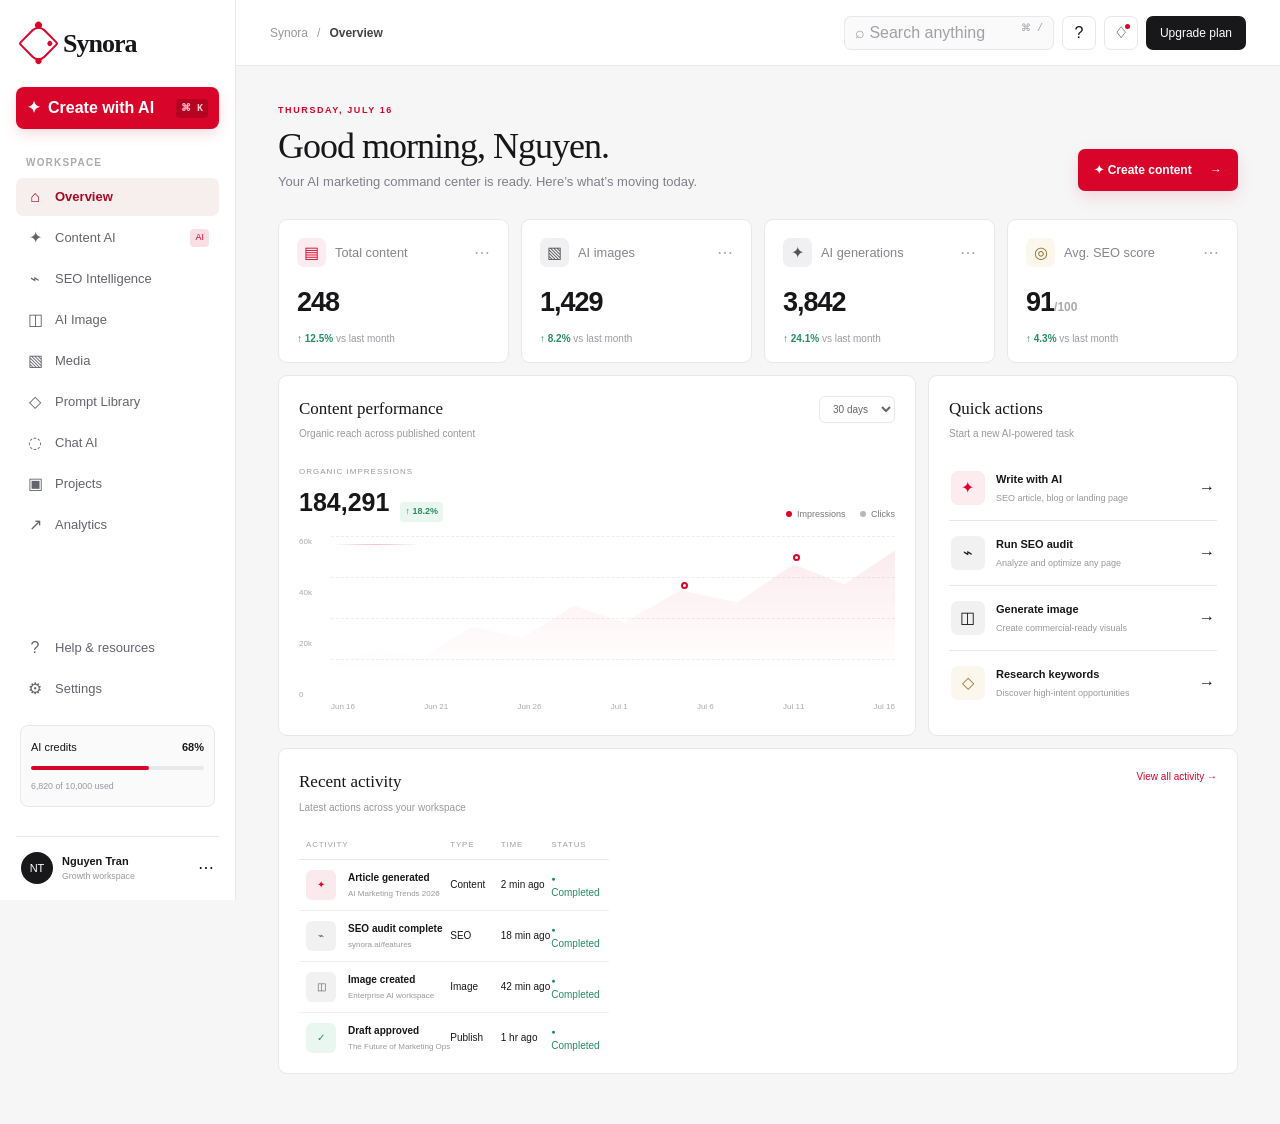
==== commit c4b8a951: "Update index.html" ====
--- a/index.html
+++ b/index.html
@@ -38,5 +38,4 @@
 document.addEventListener('keydown',e=>{if(e.key==='Escape')close();if((e.ctrlKey||e.metaKey)&&e.key.toLowerCase()==='k'){e.preventDefault();contentStudio()}});
 if(savedDraft())toast('Đã khôi phục bản nháp cục bộ');
 })();
-</script></body></html><!DOCTYPE html><html lang="vi"><head><meta charSet="utf-8"/><meta name="viewport" content="width=device-width, initial-scale=1"/><style>@layer properties{@supports (((-webkit-hyphens:none)) and (not (margin-trim:inline))) or ((-moz-orient:inline) and (not (color:rgb(from red r g b)))){*,:before,:after,::backdrop{--tw-rotate-x:initial;--tw-rotate-y:initial;--tw-rotate-z:initial;--tw-skew-x:initial;--tw-skew-y:initial}}}@layer theme{:root,:host{--font-sans:ui-sans-serif, system-ui, sans-serif, "Apple Color Emoji", "Segoe UI Emoji", "Segoe UI Symbol", "Noto Color Emoji";--font-mono:ui-monospace, SFMono-Regular, Menlo, Monaco, Consolas, "Liberation Mono", "Courier New", monospace;--spacing:.25rem;--default-font-family:var(--font-sans);--default-mono-font-family:var(--font-mono)}}@layer base{*,:after,:before,::backdrop{box-sizing:border-box;border:0 solid;margin:0;padding:0}::file-selector-button{box-sizing:border-box;border:0 solid;margin:0;padding:0}html,:host{-webkit-text-size-adjust:100%;tab-size:4;line-height:1.5;font-family:var(--default-font-family,ui-sans-serif, system-ui, sans-serif, "Apple Color Emoji", "Segoe UI Emoji", "Segoe UI Symbol", "Noto Color Emoji");font-feature-settings:var(--default-font-feature-settings,normal);font-variation-settings:var(--default-font-variation-settings,normal);-webkit-tap-highlight-color:transparent}hr{height:0;color:inherit;border-top-width:1px}abbr:where([title]){-webkit-text-decoration:underline dotted;text-decoration:underline dotted}h1,h2,h3,h4,h5,h6{font-size:inherit;font-weight:inherit}a{color:inherit;-webkit-text-decoration:inherit;-webkit-text-decoration:inherit;-webkit-text-decoration:inherit;-webkit-text-decoration:inherit;text-decoration:inherit}b,strong{font-weight:bolder}code,kbd,samp,pre{font-family:var(--default-mono-font-family,ui-monospace, SFMono-Regular, Menlo, Monaco, Consolas, "Liberation Mono", "Courier New", monospace);font-feature-settings:var(--default-mono-font-feature-settings,normal);font-variation-settings:var(--default-mono-font-variation-settings,normal);font-size:1em}small{font-size:80%}sub,sup{vertical-align:baseline;font-size:75%;line-height:0;position:relative}sub{bottom:-.25em}sup{top:-.5em}table{text-indent:0;border-color:inherit;border-collapse:collapse}:-moz-focusring{outline:auto}progress{vertical-align:baseline}summary{display:list-item}ol,ul,menu{list-style:none}img,svg,video,canvas,audio,iframe,embed,object{vertical-align:middle;display:block}img,video{max-width:100%;height:auto}button,input,select,optgroup,textarea{font:inherit;font-feature-settings:inherit;font-variation-settings:inherit;letter-spacing:inherit;color:inherit;opacity:1;background-color:#0000;border-radius:0}::file-selector-button{font:inherit;font-feature-settings:inherit;font-variation-settings:inherit;letter-spacing:inherit;color:inherit;opacity:1;background-color:#0000;border-radius:0}:where(select:is([multiple],[size])) optgroup{font-weight:bolder}:where(select:is([multiple],[size])) optgroup option{padding-inline-start:20px}::file-selector-button{margin-inline-end:4px}::placeholder{opacity:1}@supports (not ((-webkit-appearance:-apple-pay-button))) or (contain-intrinsic-size:1px){::placeholder{color:currentColor}@supports (color:color-mix(in lab, red, red)){::placeholder{color:color-mix(in oklab, currentcolor 50%, transparent)}}}textarea{resize:vertical}::-webkit-search-decoration{-webkit-appearance:none}::-webkit-date-and-time-value{min-height:1lh;text-align:inherit}::-webkit-datetime-edit{display:inline-flex}::-webkit-datetime-edit-fields-wrapper{padding:0}::-webkit-datetime-edit{padding-block:0}::-webkit-datetime-edit-year-field{padding-block:0}::-webkit-datetime-edit-month-field{padding-block:0}::-webkit-datetime-edit-day-field{padding-block:0}::-webkit-datetime-edit-hour-field{padding-block:0}::-webkit-datetime-edit-minute-field{padding-block:0}::-webkit-datetime-edit-second-field{padding-block:0}::-webkit-datetime-edit-millisecond-field{padding-block:0}::-webkit-datetime-edit-meridiem-field{padding-block:0}::-webkit-calendar-picker-indicator{line-height:1}:-moz-ui-invalid{box-shadow:none}button,input:where([type=button],[type=reset],[type=submit]){appearance:button}::file-selector-button{appearance:button}::-webkit-inner-spin-button{height:auto}::-webkit-outer-spin-button{height:auto}[hidden]:where(:not([hidden=until-found])){display:none!important}}@layer components;@layer utilities{.relative{position:relative}.start{inset-inline-start:var(--spacing)}.table{display:table}.transform{transform:var(--tw-rotate-x,) var(--tw-rotate-y,) var(--tw-rotate-z,) var(--tw-skew-x,) var(--tw-skew-y,)}}:root{--red:#d90429;--ink:#171719;--muted:#73737c;--line:#e8e8eb;--soft:#f7f7f8;--gold:#c8a24d;--sidebar:236px}*{box-sizing:border-box}html,body{min-height:100%;color:var(--ink);background:#f6f6f7;margin:0;font-family:Inter,ui-sans-serif,-apple-system,BlinkMacSystemFont,Segoe UI,sans-serif}button,select{font:inherit}button{cursor:pointer}.app-shell{min-height:100vh;display:flex}.sidebar{z-index:20;width:var(--sidebar);border-right:1px solid var(--line);background:#fff;flex-direction:column;padding:24px 16px 16px;display:flex;position:fixed;inset:0 auto 0 0}.brand{letter-spacing:-1px;align-items:center;gap:10px;padding:0 8px 24px;font-family:Georgia,serif;font-size:26px;font-weight:600;display:flex}.mark{border:2px solid var(--red);border-radius:9px 3px;width:29px;height:29px;display:inline-block;position:relative;transform:rotate(45deg)}.mark i,.mark b,.mark em{background:var(--red);border-radius:50%;display:block;position:absolute}.mark i{width:7px;height:7px;top:-4px;left:-4px}.mark b{width:6px;height:6px;bottom:-3px;right:-3px}.mark em{width:5px;height:5px;top:2px;right:2px}.mark.small{border-radius:6px 2px;width:20px;height:20px}.create{background:var(--red);color:#fff;border:0;border-radius:8px;align-items:center;gap:8px;height:42px;padding:0 11px;font-weight:650;display:flex;box-shadow:0 5px 14px #d9042923}.create kbd{color:#ffc4ce;background:#b70322;border-radius:4px;margin-left:auto;padding:2px 5px;font-size:10px}.section-label{letter-spacing:1.2px;text-transform:uppercase;color:#aaaab2;margin:26px 10px 8px;font-size:10px;font-weight:700}.sidebar nav,.sidebar-bottom{flex-direction:column;gap:3px;display:flex}.sidebar nav button,.sidebar-bottom>button{color:#64646d;text-align:left;background:0 0;border:0;border-radius:7px;align-items:center;gap:11px;height:38px;padding:0 10px;font-size:13px;display:flex}.sidebar nav button:hover,.sidebar nav button.active{color:#aa0925;background:#f7eeee;font-weight:650}.nav-icon{text-align:center;width:18px;font-size:16px}.beta{color:#c50729;background:#f9dfe4;border-radius:4px;margin-left:auto;padding:2px 5px;font-size:9px}.sidebar-bottom{margin-top:auto}.usage{border:1px solid var(--line);background:#fafafa;border-radius:8px;margin:14px 4px;padding:13px 10px;font-size:11px}.usage div{justify-content:space-between;display:flex}.usage i{background:#e9e9eb;border-radius:4px;height:4px;margin:10px 0 7px;display:block}.usage i em{background:var(--red);border-radius:4px;width:68%;height:100%;display:block}.usage small{color:#9898a0}.profile{border-top:1px solid var(--line);align-items:center;gap:9px;margin-top:12px;padding:15px 5px 0;display:flex}.profile>span{color:#fff;background:#18181a;border-radius:50%;place-items:center;width:32px;height:32px;font-size:11px;display:grid}.profile div{flex-direction:column;font-size:11px;display:flex}.profile small{color:#999}.profile button{background:0 0;border:0;margin-left:auto}.workspace{margin-left:var(--sidebar);width:calc(100% - var(--sidebar));min-height:100vh}.workspace header{border-bottom:1px solid var(--line);z-index:10;background:#fff;align-items:center;height:66px;padding:0 34px;display:flex;position:sticky;top:0}.crumb{color:#999;font-size:12px}.crumb i{margin:0 9px;font-style:normal}.crumb b{color:#444}.header-actions{align-items:center;gap:8px;margin-left:auto;display:flex}.search{border:1px solid var(--line);color:#a0a0a7;text-align:left;background:#fafafa;border-radius:7px;width:210px;height:34px;padding:0 10px}.search kbd{float:right;font-size:10px}.circle{border:1px solid var(--line);background:#fff;border-radius:7px;width:34px;height:34px}.notify{position:relative}.notify:after{content:"";background:var(--red);border-radius:50%;width:5px;height:5px;position:absolute;top:7px;right:7px}.upgrade{color:#fff;background:#18181a;border:0;border-radius:7px;height:34px;padding:0 14px;font-size:12px}.menu{display:none}.content{max-width:1420px;margin:auto;padding:38px 42px 50px}.welcome{justify-content:space-between;align-items:flex-end;margin-bottom:28px;display:flex}.eyebrow{letter-spacing:1.6px;font-weight:800;color:var(--red)!important;font-size:9px!important}.welcome h1{letter-spacing:-1px;margin:10px 0 8px;font-family:Georgia,Times New Roman,serif;font-size:36px;font-weight:500;line-height:1}.welcome p{color:#7f7f87;margin:0;font-size:13px}.primary{background:var(--red);color:#fff;border:0;border-radius:7px;height:42px;padding:0 16px;font-size:12px;font-weight:650;box-shadow:0 6px 16px #d9042920}.primary span{margin-left:15px}.metric-grid{grid-template-columns:repeat(4,1fr);gap:12px;display:grid}.metric-grid article,.card{border:1px solid var(--line);background:#fff;border-radius:9px}.metric-grid article{padding:18px 18px 16px}.metric-grid article>div{color:#85858d;align-items:center;gap:9px;display:flex}.metric-grid article button{color:#aaa;background:0 0;border:0;margin-left:auto}.metric-icon{color:#555;background:#f0f0f2;border-radius:7px;place-items:center;width:29px;height:29px;display:grid}.metric-icon.red,.action-icon.red{color:var(--red);background:#fcebef}.metric-icon.gold,.action-icon.gold{color:#98772e;background:#fbf7ed}.metric-grid strong{letter-spacing:-1px;margin:15px 0 8px;font-size:27px;display:block}.metric-grid strong span{color:#aaa;letter-spacing:0;font-size:12px}.metric-grid p{color:#9b9ba2;margin:0;font-size:10px}.metric-grid p b{color:#258d61}.main-grid{grid-template-columns:minmax(0,1.85fr) minmax(310px,.8fr);gap:12px;margin-top:12px;display:grid}.card{padding:20px}.card-title{justify-content:space-between;align-items:flex-start;display:flex}.card-title h2{margin:0 0 5px;font-family:Georgia,serif;font-size:17px}.card-title p{color:#999;margin:0;font-size:10px}.card-title select{border:1px solid var(--line);color:#666;background:#fff;border-radius:6px;padding:6px 9px;font-size:10px}.chart-summary{justify-content:space-between;align-items:flex-end;margin:25px 0 14px;display:flex}.chart-summary>div:first-child{grid-template-columns:auto auto auto;align-items:end;gap:6px 11px;display:grid}.chart-summary span{letter-spacing:1px;color:#999;grid-column:1/-1;font-size:8px}.chart-summary strong{font-size:25px}.chart-summary b{color:#258d61;background:#eaf7f0;border-radius:4px;padding:3px 5px;font-size:9px}.chart-summary>div:last-child{color:#777;font-size:9px}.dot{border-radius:50%;width:6px;height:6px;margin:0 5px 0 12px;display:inline-block}.red-dot{background:var(--red)}.gray-dot{background:#b7b7bd}.chart{height:165px;display:flex}.y-labels{color:#aaa;flex-direction:column;justify-content:space-between;width:32px;font-size:8px;display:flex}.plot{flex:1;position:relative;overflow:hidden}.plot>i{border-top:1px dashed #ededee;height:25%;display:block;position:relative}.area{clip-path:polygon(0 76%,8% 67%,16% 72%,25% 52%,34% 59%,43% 38%,52% 49%,62% 28%,72% 36%,82% 11%,91% 24%,100% 2%,100% 100%,0 100%);background:linear-gradient(#d9042915,#0000 80%);position:absolute;inset:12px 0 0}.line{background:var(--red);transform-origin:0;clip-path:polygon(0 76%,8% 67%,16% 72%,25% 52%,34% 59%,43% 38%,52% 49%,62% 28%,72% 36%,82% 11%,91% 24%,100% 2%,100% 4%,91% 26%,82% 13%,72% 38%,62% 30%,52% 51%,43% 40%,34% 61%,25% 54%,16% 74%,8% 69%,0 78%);height:2px;position:absolute;inset:8px 0 0}.point{border:2px solid var(--red);background:#fff;border-radius:50%;width:7px;height:7px;position:absolute}.p1{top:28%;left:62%}.p2{top:11%;left:82%}.x-labels{color:#aaa;justify-content:space-between;margin-left:32px;font-size:8px;display:flex}.action-list{margin-top:15px}.action-list button{border:0;border-top:1px solid var(--line);text-align:left;background:#fff;align-items:center;gap:11px;width:100%;padding:15px 2px;display:flex}.action-list button:first-child{border-top:0}.action-list button:hover em{color:var(--red);transform:translate(3px)}.action-icon{background:#f1f1f2;border-radius:7px;place-items:center;width:34px;height:34px;display:grid}.action-list div{flex-direction:column;gap:4px;display:flex}.action-list b{font-size:11px}.action-list small{color:#999;font-size:9px}.action-list em{margin-left:auto;font-style:normal;transition:all .2s}.activity{margin-top:12px;padding-bottom:10px}.card-title>button{color:var(--red);background:0 0;border:0;font-size:10px}.table{margin-top:16px}.thead,.tr{grid-template-columns:2fr .7fr .7fr .7fr;align-items:center;display:grid}.thead{color:#a0a0a6;letter-spacing:.8px;border-bottom:1px solid var(--line);padding:8px 7px;font-size:8px}.tr{border-bottom:1px solid #f0f0f1;padding:10px 7px;font-size:10px}.tr:last-child{border:0}.tr>span:first-child{grid-template-columns:32px auto;column-gap:10px;display:grid}.tr b{font-size:10px}.tr small{color:#999;grid-column:2;margin-top:3px}.activity-icon{width:30px;height:30px;color:var(--red);background:#fbeaed;border-radius:6px;grid-row:1/3;place-items:center;font-style:normal;display:grid}.a1,.a2{color:#555;background:#f1f1f2}.a3{color:#258d61;background:#eaf7f0}.tr>span:last-child{color:#258d61}.tr>span:last-child em{font-size:7px;font-style:normal}.toast{z-index:50;color:#fff;background:#171719;border-radius:9px;align-items:center;gap:12px;padding:13px 18px;font-size:12px;animation:.25s up;display:flex;position:fixed;bottom:25px;right:25px;box-shadow:0 12px 35px #0004}.toast .mark{border-color:#fff}.toast .mark i,.toast .mark b,.toast .mark em{background:#fff}@keyframes up{0%{opacity:0;transform:translateY(12px)}}.scrim{display:none}@media (max-width:1000px){.metric-grid{grid-template-columns:repeat(2,1fr)}.main-grid{grid-template-columns:1fr}.search{width:38px}.search span,.search kbd{display:none}}@media (max-width:720px){:root{--sidebar:0px}.sidebar{width:250px;transition:all .25s;transform:translate(-100%)}.sidebar.open{transform:translate(0)}.workspace{width:100%;margin:0}.scrim{z-index:15;background:#0005;border:0;display:block;position:fixed;inset:0}.workspace header{padding:0 16px}.menu{background:0 0;border:0;margin-right:10px;display:block}.header-actions .circle,.upgrade{display:none}.content{padding:25px 16px}.welcome{align-items:flex-start;gap:20px}.welcome h1{font-size:29px}.welcome>div>p:last-child{max-width:330px}.primary{white-space:nowrap}.metric-grid{grid-template-columns:1fr 1fr}.activity{overflow:hidden}.table{min-width:650px}.activity{overflow-x:auto}}@media (max-width:480px){.welcome{display:block}.primary{margin-top:20px}.metric-grid{grid-template-columns:1fr}.header-actions{display:none}.welcome h1{font-size:28px}.content{padding-top:22px}}@media (prefers-reduced-motion:reduce){*{transition:none!important;animation:none!important}}@property --tw-rotate-x{syntax:"*";inherits:false}@property --tw-rotate-y{syntax:"*";inherits:false}@property --tw-rotate-z{syntax:"*";inherits:false}@property --tw-skew-x{syntax:"*";inherits:false}@property --tw-skew-y{syntax:"*";inherits:false}
-</style><title>Synora — AI Marketing Intelligence</title><meta name="description" content="Nền tảng AI Marketing hợp nhất giúp doanh nghiệp nghiên cứu, sáng tạo, tối ưu và xuất bản nội dung hiệu quả."/></head><body><div hidden=""><!--$--><!--/$--></div><main class="app-shell"><aside class="sidebar "><div class="brand"><span class="mark " aria-label="Synora"><i></i><b></b><em></em></span><span>Synora</span></div><button class="create">✦ <span>Create with AI</span><kbd>⌘ K</kbd></button><p class="section-label">Workspace</p><nav><button class="active"><span class="nav-icon">⌂</span>Overview</button><button class=""><span class="nav-icon">✦</span>Content AI<span class="beta">AI</span></button><button class=""><span class="nav-icon">⌁</span>SEO Intelligence</button><button class=""><span class="nav-icon">◫</span>AI Image</button><button class=""><span class="nav-icon">▧</span>Media</button><button class=""><span class="nav-icon">◇</span>Prompt Library</button><button class=""><span class="nav-icon">◌</span>Chat AI</button><button class=""><span class="nav-icon">▣</span>Projects</button><button class=""><span class="nav-icon">↗</span>Analytics</button></nav><div class="sidebar-bottom"><button><span class="nav-icon">?</span>Help &amp; resources</button><button><span class="nav-icon">⚙</span>Settings</button><div class="usage"><div><span>AI credits</span><b>68%</b></div><i><em></em></i><small>6,820 of 10,000 used</small></div><div class="profile"><span>NT</span><div><b>Nguyen Tran</b><small>Growth workspace</small></div><button>⋯</button></div></div></aside><section class="workspace"><header><button class="menu">☰</button><div class="crumb"><span>Synora</span><i>/</i><b>Overview</b></div><div class="header-actions"><button class="search">⌕ <span>Search anything</span><kbd>⌘ /</kbd></button><button class="circle">?</button><button class="circle notify">♢</button><button class="upgrade">Upgrade plan</button></div></header><div class="content"><div class="welcome"><div><p class="eyebrow">THURSDAY, JULY 16</p><h1>Good morning, Nguyen.</h1><p>Your AI marketing command center is ready. Here’s what’s moving today.</p></div><button class="primary">✦ Create content <span>→</span></button></div><section class="metric-grid"><article><div><span class="metric-icon red">▤</span><small>Total content</small><button>⋯</button></div><strong>248</strong><p><b>↑ 12.5%</b> vs last month</p></article><article><div><span class="metric-icon">▧</span><small>AI images</small><button>⋯</button></div><strong>1,429</strong><p><b>↑ 8.2%</b> vs last month</p></article><article><div><span class="metric-icon">✦</span><small>AI generations</small><button>⋯</button></div><strong>3,842</strong><p><b>↑ 24.1%</b> vs last month</p></article><article><div><span class="metric-icon gold">◎</span><small>Avg. SEO score</small><button>⋯</button></div><strong>91<span>/100</span></strong><p><b>↑ 4.3%</b> vs last month</p></article></section><section class="main-grid"><article class="performance card"><div class="card-title"><div><h2>Content performance</h2><p>Organic reach across published content</p></div><select><option>7 days</option><option selected="">30 days</option><option>90 days</option></select></div><div class="chart-summary"><div><span>ORGANIC IMPRESSIONS</span><strong>184,291</strong><b>↑ 18.2%</b></div><div><i class="dot red-dot"></i>Impressions <i class="dot gray-dot"></i>Clicks</div></div><div class="chart"><div class="y-labels"><span>60k</span><span>40k</span><span>20k</span><span>0</span></div><div class="plot"><i></i><i></i><i></i><i></i><div class="area"></div><div class="line"></div><div class="point p1"></div><div class="point p2"></div></div></div><div class="x-labels"><span>Jun 16</span><span>Jun 21</span><span>Jun 26</span><span>Jul 1</span><span>Jul 6</span><span>Jul 11</span><span>Jul 16</span></div></article><article class="quick card"><div class="card-title"><div><h2>Quick actions</h2><p>Start a new AI-powered task</p></div></div><div class="action-list"><button><span class="action-icon red">✦</span><div><b>Write with AI</b><small>SEO article, blog or landing page</small></div><em>→</em></button><button><span class="action-icon">⌁</span><div><b>Run SEO audit</b><small>Analyze and optimize any page</small></div><em>→</em></button><button><span class="action-icon">◫</span><div><b>Generate image</b><small>Create commercial-ready visuals</small></div><em>→</em></button><button><span class="action-icon gold">◇</span><div><b>Research keywords</b><small>Discover high-intent opportunities</small></div><em>→</em></button></div></article></section><section class="activity card"><div class="card-title"><div><h2>Recent activity</h2><p>Latest actions across your workspace</p></div><button>View all activity →</button></div><div class="table"><div class="thead"><span>ACTIVITY</span><span>TYPE</span><span>TIME</span><span>STATUS</span></div><div class="tr"><span><i class="activity-icon a0">✦</i><b>Article generated</b><small>AI Marketing Trends 2026</small></span><span>Content</span><span>2 min ago</span><span><em>●</em> Completed</span></div><div class="tr"><span><i class="activity-icon a1">⌁</i><b>SEO audit complete</b><small>synora.ai/features</small></span><span>SEO</span><span>18 min ago</span><span><em>●</em> Completed</span></div><div class="tr"><span><i class="activity-icon a2">◫</i><b>Image created</b><small>Enterprise AI workspace</small></span><span>Image</span><span>42 min ago</span><span><em>●</em> Completed</span></div><div class="tr"><span><i class="activity-icon a3">✓</i><b>Draft approved</b><small>The Future of Marketing Ops</small></span><span>Publish</span><span>1 hr ago</span><span><em>●</em> Completed</span></div></div></section></div></section></main><!--$--><!--/$--></body></html>
+</script></body></html>
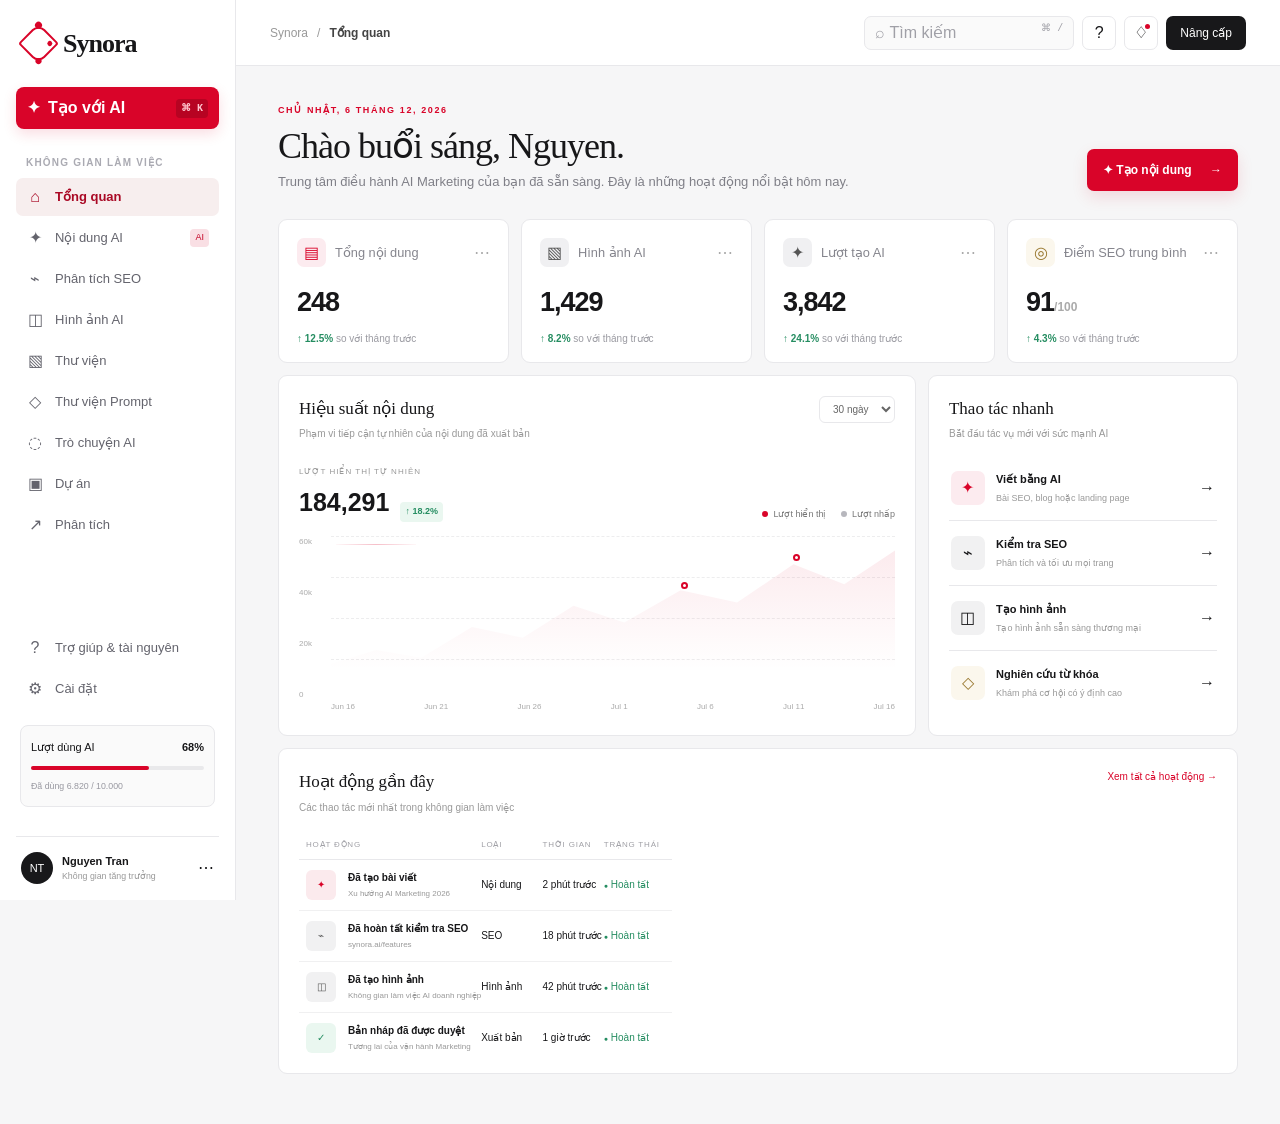
==== commit ef7716fa: "Update index.html" ====
--- a/index.html
+++ b/index.html
@@ -10,31 +10,55 @@
 const esc=s=>String(s||'').replace(/[&<>"']/g,m=>({'&':'&amp;','<':'&lt;','>':'&gt;','"':'&quot;',"'":'&#39;'}[m]));
 const toast=msg=>{const n=document.createElement('div');n.className='sy-toast';n.textContent=msg;document.body.appendChild(n);setTimeout(()=>n.remove(),2400)};
 const close=()=>{root.innerHTML=''};
-const modal=(title,body,wide=false)=>{root.innerHTML=`<div class="sy-backdrop"><section class="sy-modal ${wide?'wide':''}" role="dialog" aria-modal="true"><div class="sy-head"><h3>${title}</h3><button class="sy-close" aria-label="Close">×</button></div><div class="sy-body">${body}</div></section></div>`;$('.sy-close',root).onclick=close;$('.sy-backdrop',root).onclick=e=>{if(e.target===e.currentTarget)close()}};
+const modal=(title,body,wide=false)=>{root.innerHTML=`<div class="sy-backdrop"><section class="sy-modal ${wide?'wide':''}" role="dialog" aria-modal="true"><div class="sy-head"><h3>${title}</h3><button class="sy-close" aria-label="Đóng">×</button></div><div class="sy-body">${body}</div></section></div>`;$('.sy-close',root).onclick=close;$('.sy-backdrop',root).onclick=e=>{if(e.target===e.currentTarget)close()}};
 const savedDraft=()=>{try{return JSON.parse(localStorage.getItem('synora_draft')||'null')}catch{return null}};
-function addActivity(name,detail,type='Content'){
- const table=$('.table');if(!table)return;const r=document.createElement('div');r.className='tr sy-new';r.innerHTML=`<span><i class="activity-icon a3">✓</i><b>${esc(name)}</b><small>${esc(detail)}</small></span><span>${type}</span><span>Just now</span><span><em>●</em> Completed</span>`;const head=$('.thead',table);head.after(r);
+const moduleConfig={
+ media:{title:'Thư viện',actions:['Tải tài nguyên lên','Duyệt thư viện','Lịch sử hình ảnh AI']},
+ prompts:{title:'Thư viện Prompt',actions:['Tạo prompt mới','Mục yêu thích','Nhập prompt']},
+ chat:{title:'Trò chuyện AI',actions:['Cuộc trò chuyện mới','Cố vấn SEO','Lập kế hoạch chiến dịch']},
+ projects:{title:'Dự án',actions:['Tạo dự án mới','Lịch nội dung','Không gian làm việc nhóm']},
+ analytics:{title:'Phân tích',actions:['Tổng quan lưu lượng','Hiệu quả đầu tư nội dung','Mức sử dụng AI']},
+ settings:{title:'Cài đặt',actions:['Cài đặt không gian làm việc','Giọng điệu thương hiệu','Tùy chọn AI']}
+};
+function localizePage(){
+ document.documentElement.lang='vi';document.title='Synora — Nền tảng AI Marketing';
+ const create=$('.create');if(create)create.innerHTML='✦ <span>Tạo với AI</span><kbd>⌘ K</kbd>';
+ const sectionLabel=$('.section-label');if(sectionLabel)sectionLabel.textContent='Không gian làm việc';
+ const navItems=[['overview','Tổng quan'],['content','Nội dung AI'],['seo','Phân tích SEO'],['image','Hình ảnh AI'],['media','Thư viện'],['prompts','Thư viện Prompt'],['chat','Trò chuyện AI'],['projects','Dự án'],['analytics','Phân tích']];
+ $$('.sidebar nav button').forEach((b,i)=>{const item=navItems[i];if(!item)return;const icon=$('.nav-icon',b)?.outerHTML||'';const beta=$('.beta',b)?.outerHTML||'';b.dataset.module=item[0];b.innerHTML=`${icon}${item[1]}${beta}`});
+ const bottom=$$('.sidebar-bottom>button');if(bottom[0]){bottom[0].dataset.action='help';bottom[0].innerHTML='<span class="nav-icon">?</span>Trợ giúp &amp; tài nguyên'}if(bottom[1]){bottom[1].dataset.action='settings';bottom[1].innerHTML='<span class="nav-icon">⚙</span>Cài đặt'}
+ const creditLabel=$('.usage span');if(creditLabel)creditLabel.textContent='Lượt dùng AI';const creditSmall=$('.usage small');if(creditSmall)creditSmall.textContent='Đã dùng 6.820 / 10.000';const profileSmall=$('.profile small');if(profileSmall)profileSmall.textContent='Không gian tăng trưởng';
+ const crumb=$('.crumb');if(crumb)crumb.innerHTML='<span>Synora</span><i>/</i><b>Tổng quan</b>';const search=$('.search');if(search)search.innerHTML='⌕ <span>Tìm kiếm</span><kbd>⌘ /</kbd>';const upgrade=$('.upgrade');if(upgrade)upgrade.textContent='Nâng cấp';
+ const now=new Date();const eyebrow=$('.eyebrow');if(eyebrow)eyebrow.textContent=new Intl.DateTimeFormat('vi-VN',{weekday:'long',day:'numeric',month:'long',year:'numeric'}).format(now).toUpperCase();const hour=now.getHours();const greeting=hour<12?'Chào buổi sáng':hour<18?'Chào buổi chiều':'Chào buổi tối';const welcomeTitle=$('.welcome h1');if(welcomeTitle)welcomeTitle.textContent=`${greeting}, Nguyen.`;const welcomeText=$('.welcome>div>p:last-child');if(welcomeText)welcomeText.textContent='Trung tâm điều hành AI Marketing của bạn đã sẵn sàng. Đây là những hoạt động nổi bật hôm nay.';const primary=$('.primary');if(primary)primary.innerHTML='✦ Tạo nội dung <span>→</span>';
+ const metricLabels=['Tổng nội dung','Hình ảnh AI','Lượt tạo AI','Điểm SEO trung bình'];$$('.metric-grid article').forEach((card,i)=>{const label=$('small',card);if(label)label.textContent=metricLabels[i];const p=$('p',card);const growth=$('b',p)?.textContent;if(p&&growth)p.innerHTML=`<b>${growth}</b> so với tháng trước`});
+ const performance=$('.performance');if(performance){const title=$('h2',performance);if(title)title.textContent='Hiệu suất nội dung';const sub=$('.card-title p',performance);if(sub)sub.textContent='Phạm vi tiếp cận tự nhiên của nội dung đã xuất bản';const opts=$$('select option',performance);['7 ngày','30 ngày','90 ngày'].forEach((t,i)=>{if(opts[i])opts[i].textContent=t});const organic=$('.chart-summary span',performance);if(organic)organic.textContent='LƯỢT HIỂN THỊ TỰ NHIÊN';const legend=$('.chart-summary>div:last-child',performance);if(legend)legend.innerHTML='<i class="dot red-dot"></i>Lượt hiển thị <i class="dot gray-dot"></i>Lượt nhấp'}
+ const quick=$('.quick');if(quick){const title=$('h2',quick);if(title)title.textContent='Thao tác nhanh';const sub=$('.card-title p',quick);if(sub)sub.textContent='Bắt đầu tác vụ mới với sức mạnh AI';const actions=[['content','✦','red','Viết bằng AI','Bài SEO, blog hoặc landing page'],['seo','⌁','','Kiểm tra SEO','Phân tích và tối ưu mọi trang'],['image','◫','','Tạo hình ảnh','Tạo hình ảnh sẵn sàng thương mại'],['keyword','◇','gold','Nghiên cứu từ khóa','Khám phá cơ hội có ý định cao']];$$('.action-list button',quick).forEach((b,i)=>{const a=actions[i];if(!a)return;b.dataset.action=a[0];b.innerHTML=`<span class="action-icon ${a[2]}">${a[1]}</span><div><b>${a[3]}</b><small>${a[4]}</small></div><em>→</em>`})}
+ const activity=$('.activity');if(activity){const title=$('h2',activity);if(title)title.textContent='Hoạt động gần đây';const sub=$('.card-title p',activity);if(sub)sub.textContent='Các thao tác mới nhất trong không gian làm việc';const view=$('.card-title>button',activity);if(view)view.textContent='Xem tất cả hoạt động →';const heads=$$('.thead span',activity);['HOẠT ĐỘNG','LOẠI','THỜI GIAN','TRẠNG THÁI'].forEach((t,i)=>{if(heads[i])heads[i].textContent=t});const rows=[['Đã tạo bài viết','Xu hướng AI Marketing 2026','Nội dung','2 phút trước'],['Đã hoàn tất kiểm tra SEO','synora.ai/features','SEO','18 phút trước'],['Đã tạo hình ảnh','Không gian làm việc AI doanh nghiệp','Hình ảnh','42 phút trước'],['Bản nháp đã được duyệt','Tương lai của vận hành Marketing','Xuất bản','1 giờ trước']];$$('.table .tr',activity).forEach((r,i)=>{const d=rows[i];if(!d)return;const cols=[...r.children];const name=$('b',cols[0]);const detail=$('small',cols[0]);if(name)name.textContent=d[0];if(detail)detail.textContent=d[1];if(cols[1])cols[1].textContent=d[2];if(cols[2])cols[2].textContent=d[3];if(cols[3])cols[3].innerHTML='<em>●</em> Hoàn tất'})}
+}
+function addActivity(name,detail,type='Nội dung'){
+ const table=$('.table');if(!table)return;const r=document.createElement('div');r.className='tr sy-new';r.innerHTML=`<span><i class="activity-icon a3">✓</i><b>${esc(name)}</b><small>${esc(detail)}</small></span><span>${type}</span><span>Vừa xong</span><span><em>●</em> Hoàn tất</span>`;const head=$('.thead',table);head.after(r);
 }
 function contentStudio(){
- const draft=savedDraft();modal('AI Content Studio',`<p class="sy-intro">Tạo bản nháp SEO có kiểm duyệt. <span class="sy-demo">DEMO LOCAL</span></p><div class="sy-grid"><div class="sy-field"><label>Keyword</label><input id="sy-keyword" value="${esc(draft?.keyword||'AI Marketing Automation')}"></div><div class="sy-field"><label>Topic</label><input id="sy-topic" value="${esc(draft?.topic||'Tăng trưởng với AI')}"></div><div class="sy-field"><label>Audience</label><select id="sy-audience"><option>Marketing Leaders</option><option>SME Owners</option><option>Enterprise Teams</option></select></div><div class="sy-field"><label>Tone</label><select id="sy-tone"><option>Professional</option><option>Thought Leadership</option><option>Friendly</option></select></div><div class="sy-field"><label>Length</label><select><option>1,200 words</option><option>2,000 words</option><option>3,000 words</option></select></div><div class="sy-field"><label>SEO level</label><select><option>Advanced</option><option>Balanced</option></select></div></div><div class="sy-actions"><button class="sy-cancel">Cancel</button><button class="sy-main" id="sy-generate">✦ Generate draft</button></div><div id="sy-output"></div>`,true);
- $('.sy-cancel',root).onclick=close;$('#sy-generate',root).onclick=()=>{const keyword=$('#sy-keyword',root).value.trim()||'AI Marketing';const topic=$('#sy-topic',root).value.trim()||keyword;const out=$('#sy-output',root);out.innerHTML='<div class="sy-result"><div class="sy-empty">✦ Synora đang tạo outline, meta, FAQ và nội dung…</div></div>';setTimeout(()=>{out.innerHTML=`<div class="sy-result"><div class="sy-result-head"><span>SEO draft · ${esc(keyword)}</span><b>Score 92/100</b></div><article class="sy-editor" id="sy-editor" contenteditable="true"><h1>${esc(topic)}: Chiến lược tăng trưởng thông minh</h1><p><b>Meta description:</b> Khám phá cách ${esc(keyword)} giúp doanh nghiệp tự động hóa quy trình, nâng cao hiệu suất và đưa ra quyết định marketing chính xác hơn.</p><h2>Vì sao ${esc(keyword)} đang thay đổi Marketing?</h2><p>AI giúp hợp nhất dữ liệu, nội dung và đo lường trong một quy trình có thể kiểm soát. Đội ngũ vẫn giữ quyền duyệt cuối cùng trước khi xuất bản.</p><h2>Khung triển khai thực tế</h2><p>Bắt đầu với mục tiêu rõ ràng, chuẩn hóa dữ liệu đầu vào, tạo bản nháp, kiểm duyệt thương hiệu và theo dõi hiệu quả sau xuất bản.</p><h2>Câu hỏi thường gặp</h2><p><b>AI có tự đăng bài không?</b><br>Không. Synora luôn chờ người dùng kiểm duyệt và nhấn Publish.</p></article><div class="sy-actions" style="padding:14px;margin:0"><button id="sy-copy">Copy</button><button id="sy-save">Save draft</button><button class="sy-main" id="sy-publish">Publish</button></div></div>`;
+ const draft=savedDraft();modal('Trình tạo nội dung AI',`<p class="sy-intro">Tạo bản nháp SEO có kiểm duyệt. <span class="sy-demo">BẢN DEMO CỤC BỘ</span></p><div class="sy-grid"><div class="sy-field"><label>Từ khóa</label><input id="sy-keyword" value="${esc(draft?.keyword||'Tự động hóa Marketing bằng AI')}"></div><div class="sy-field"><label>Chủ đề</label><input id="sy-topic" value="${esc(draft?.topic||'Tăng trưởng với AI')}"></div><div class="sy-field"><label>Đối tượng</label><select id="sy-audience"><option>Lãnh đạo Marketing</option><option>Chủ doanh nghiệp vừa và nhỏ</option><option>Đội ngũ doanh nghiệp</option></select></div><div class="sy-field"><label>Giọng điệu</label><select id="sy-tone"><option>Chuyên nghiệp</option><option>Chuyên gia dẫn dắt</option><option>Thân thiện</option></select></div><div class="sy-field"><label>Độ dài</label><select><option>1.200 từ</option><option>2.000 từ</option><option>3.000 từ</option></select></div><div class="sy-field"><label>Mức SEO</label><select><option>Nâng cao</option><option>Cân bằng</option></select></div></div><div class="sy-actions"><button class="sy-cancel">Hủy</button><button class="sy-main" id="sy-generate">✦ Tạo bản nháp</button></div><div id="sy-output"></div>`,true);
+ $('.sy-cancel',root).onclick=close;$('#sy-generate',root).onclick=()=>{const keyword=$('#sy-keyword',root).value.trim()||'AI Marketing';const topic=$('#sy-topic',root).value.trim()||keyword;const out=$('#sy-output',root);out.innerHTML='<div class="sy-result"><div class="sy-empty">✦ Synora đang tạo dàn ý, mô tả meta, FAQ và nội dung…</div></div>';setTimeout(()=>{out.innerHTML=`<div class="sy-result"><div class="sy-result-head"><span>Bản nháp SEO · ${esc(keyword)}</span><b>Điểm 92/100</b></div><article class="sy-editor" id="sy-editor" contenteditable="true"><h1>${esc(topic)}: Chiến lược tăng trưởng thông minh</h1><p><b>Mô tả meta:</b> Khám phá cách ${esc(keyword)} giúp doanh nghiệp tự động hóa quy trình, nâng cao hiệu suất và đưa ra quyết định marketing chính xác hơn.</p><h2>Vì sao ${esc(keyword)} đang thay đổi Marketing?</h2><p>AI giúp hợp nhất dữ liệu, nội dung và đo lường trong một quy trình có thể kiểm soát. Đội ngũ vẫn giữ quyền duyệt cuối cùng trước khi xuất bản.</p><h2>Khung triển khai thực tế</h2><p>Bắt đầu với mục tiêu rõ ràng, chuẩn hóa dữ liệu đầu vào, tạo bản nháp, kiểm duyệt thương hiệu và theo dõi hiệu quả sau xuất bản.</p><h2>Câu hỏi thường gặp</h2><p><b>AI có tự đăng bài không?</b><br>Không. Synora luôn chờ người dùng kiểm duyệt và nhấn Xuất bản.</p></article><div class="sy-actions" style="padding:14px;margin:0"><button id="sy-copy">Sao chép</button><button id="sy-save">Lưu bản nháp</button><button class="sy-main" id="sy-publish">Xuất bản</button></div></div>`;
  $('#sy-copy',root).onclick=()=>{navigator.clipboard?.writeText($('#sy-editor',root).innerText);toast('Đã sao chép bản nháp')};
- $('#sy-save',root).onclick=()=>{localStorage.setItem('synora_draft',JSON.stringify({keyword,topic,html:$('#sy-editor',root).innerHTML,updated:new Date().toISOString()}));toast('Đã lưu bản nháp trên trình duyệt');$('#sy-output',root).insertAdjacentHTML('beforeend','<div class="sy-saved">✓ Draft được lưu cục bộ và sẽ còn sau khi tải lại trang.</div>')};
- $('#sy-publish',root).onclick=()=>{addActivity('Draft published',topic);const metric=$('.metric-grid article strong');if(metric)metric.textContent=String((parseInt(metric.textContent)||248)+1);toast('Đã xuất bản bản demo');close()};
+ $('#sy-save',root).onclick=()=>{localStorage.setItem('synora_draft',JSON.stringify({keyword,topic,html:$('#sy-editor',root).innerHTML,updated:new Date().toISOString()}));toast('Đã lưu bản nháp trên trình duyệt');$('#sy-output',root).insertAdjacentHTML('beforeend','<div class="sy-saved">✓ Bản nháp được lưu cục bộ và sẽ còn sau khi tải lại trang.</div>')};
+ $('#sy-publish',root).onclick=()=>{addActivity('Đã xuất bản bản nháp',topic,'Nội dung');const metric=$('.metric-grid article strong');if(metric)metric.textContent=String((parseInt(metric.textContent)||248)+1);toast('Đã xuất bản bản demo');close()};
  },800)};
 }
-function seoAudit(){modal('SEO Intelligence',`<p class="sy-intro">Phân tích on-page và khả năng tìm kiếm. <span class="sy-demo">DEMO LOCAL</span></p><div class="sy-grid"><div class="sy-field full"><label>URL cần audit</label><input id="sy-url" value="https://synora.ai/features"></div><div class="sy-field"><label>Target keyword</label><input id="sy-seokey" value="AI marketing platform"></div><div class="sy-field"><label>Market</label><select><option>Vietnam</option><option>Global</option></select></div></div><div class="sy-actions"><button class="sy-main" id="sy-runseo">Run audit</button></div><div id="sy-seoout"></div>`);$('#sy-runseo',root).onclick=()=>{const u=$('#sy-url',root).value;$('#sy-seoout',root).innerHTML=`<div class="sy-result" style="padding:18px"><h3 style="font:500 20px Georgia;margin:0 0 15px">SEO score: 91/100</h3>${[['Technical SEO',94],['Content relevance',89],['Meta & headings',92],['Internal links',84]].map(x=>`<div class="sy-score"><span>${x[0]}</span><div class="sy-bar"><i style="width:${x[1]}%"></i></div><b>${x[1]}</b></div>`).join('')}<div class="sy-saved">3 đề xuất: thêm FAQ schema, tăng 2 internal links, rút ngắn meta description.</div></div>`;addActivity('SEO audit complete',u,'SEO')}};
-function imageStudio(){modal('AI Image Studio',`<p class="sy-intro">Mô phỏng quy trình tạo ảnh thương mại. Kết nối Image API phía server để sinh ảnh thật.</p><div class="sy-grid"><div class="sy-field full"><label>Prompt</label><textarea id="sy-prompt">A premium enterprise AI marketing workspace, cinematic lighting, realistic materials</textarea></div><div class="sy-field"><label>Style</label><select><option>Photorealistic</option><option>Editorial</option><option>Product</option></select></div><div class="sy-field"><label>Aspect ratio</label><select><option>16:9</option><option>1:1</option><option>4:5</option></select></div></div><div class="sy-actions"><button class="sy-main" id="sy-genimg">Generate preview</button></div><div id="sy-imgout"></div>`,true);$('#sy-genimg',root).onclick=()=>{$('#sy-imgout',root).innerHTML='<div class="sy-result" style="padding:14px"><div class="sy-preview"><span>Synora<br><small style="font:12px Inter">AI visual preview</small></span></div><div class="sy-actions" style="margin:0"><button id="sy-saveimg">Save to Media</button></div></div>';$('#sy-saveimg',root).onclick=()=>{addActivity('Image saved','Enterprise AI visual','Image');toast('Đã lưu ảnh mẫu vào Media')}}};
-function keywordStudio(){modal('Keyword Research',`<p class="sy-intro">Khám phá cụm từ khóa theo search intent.</p><div class="sy-field"><label>Seed keyword</label><input id="sy-seed" value="AI marketing"></div><div class="sy-actions"><button class="sy-main" id="sy-keyrun">Research</button></div><div id="sy-keyout"></div>`);$('#sy-keyrun',root).onclick=()=>{const k=esc($('#sy-seed',root).value||'AI marketing');$('#sy-keyout',root).innerHTML=`<div class="sy-result"><table class="sy-keywords"><thead><tr><th>KEYWORD</th><th>INTENT</th><th>VOLUME</th><th>DIFFICULTY</th></tr></thead><tbody><tr><td>${k} platform</td><td>Commercial</td><td>8,400</td><td>42</td></tr><tr><td>${k} automation</td><td>Informational</td><td>5,200</td><td>35</td></tr><tr><td>best ${k} tools</td><td>Transactional</td><td>3,600</td><td>48</td></tr><tr><td>${k} for enterprise</td><td>Commercial</td><td>1,900</td><td>31</td></tr></tbody></table></div>`}};
-function modulePanel(name){const actions={Media:['Upload assets','Browse gallery','AI image history'],Projects:['New project','Content calendar','Team workspace'],Analytics:['Traffic overview','Content ROI','AI usage'],['Prompt Library']:['New prompt','Favorites','Import prompts'],['Chat AI']:['New conversation','SEO advisor','Campaign planner'],Settings:['Workspace settings','Brand voice','AI preferences']}[name]||['New workflow','Recent items','Module settings'];modal(name,`<p class="sy-intro">Không gian làm việc ${esc(name)} của Synora.</p><div class="sy-module">${actions.map((a,i)=>`<button data-module-action="${esc(a)}"><b>${i===0?'✦ ':''}${esc(a)}</b><small>${i===0?'Bắt đầu tác vụ mới':'Mở và quản lý dữ liệu đã lưu'}</small></button>`).join('')}</div>${savedDraft()?'<div class="sy-saved">✓ Có một bản nháp Content AI đã lưu trên thiết bị này.</div>':''}`);$$('[data-module-action]',root).forEach(b=>b.onclick=()=>toast(b.dataset.moduleAction+' đã mở'))}
-$$('.sidebar nav button').forEach(b=>b.onclick=()=>{const name=b.textContent.replace('AI','').trim();$$('.sidebar nav button').forEach(x=>x.classList.remove('active'));b.classList.add('active');const crumb=$('.crumb b');if(crumb)crumb.textContent=name;$('.sidebar')?.classList.remove('open');document.querySelector('.sy-scrim')?.remove();if(name!=='Overview'){if(name==='Content')contentStudio();else if(name.includes('SEO'))seoAudit();else if(name.includes('Image'))imageStudio();else modulePanel(name)}});
-const quick=$$('.action-list button');quick.forEach(b=>{const t=b.textContent;b.onclick=()=>t.includes('Write')?contentStudio():t.includes('SEO')?seoAudit():t.includes('image')?imageStudio():keywordStudio()});
+function seoAudit(){modal('Phân tích SEO',`<p class="sy-intro">Phân tích SEO trên trang và khả năng tìm kiếm. <span class="sy-demo">BẢN DEMO CỤC BỘ</span></p><div class="sy-grid"><div class="sy-field full"><label>URL cần kiểm tra</label><input id="sy-url" value="https://synora.ai/features"></div><div class="sy-field"><label>Từ khóa mục tiêu</label><input id="sy-seokey" value="nền tảng AI Marketing"></div><div class="sy-field"><label>Thị trường</label><select><option>Việt Nam</option><option>Toàn cầu</option></select></div></div><div class="sy-actions"><button class="sy-main" id="sy-runseo">Kiểm tra SEO</button></div><div id="sy-seoout"></div>`);$('#sy-runseo',root).onclick=()=>{const u=$('#sy-url',root).value;$('#sy-seoout',root).innerHTML=`<div class="sy-result" style="padding:18px"><h3 style="font:500 20px Georgia;margin:0 0 15px">Điểm SEO: 91/100</h3>${[['SEO kỹ thuật',94],['Mức độ liên quan nội dung',89],['Meta và tiêu đề',92],['Liên kết nội bộ',84]].map(x=>`<div class="sy-score"><span>${x[0]}</span><div class="sy-bar"><i style="width:${x[1]}%"></i></div><b>${x[1]}</b></div>`).join('')}<div class="sy-saved">3 đề xuất: thêm FAQ schema, tăng 2 liên kết nội bộ và rút ngắn mô tả meta.</div></div>`;addActivity('Đã hoàn tất kiểm tra SEO',u,'SEO')}};
+function imageStudio(){modal('Trình tạo hình ảnh AI',`<p class="sy-intro">Mô phỏng quy trình tạo hình ảnh thương mại. Kết nối API hình ảnh phía máy chủ để sinh ảnh thật.</p><div class="sy-grid"><div class="sy-field full"><label>Câu lệnh</label><textarea id="sy-prompt">Không gian làm việc AI Marketing cao cấp cho doanh nghiệp, ánh sáng điện ảnh, vật liệu chân thực</textarea></div><div class="sy-field"><label>Phong cách</label><select><option>Chân thực</option><option>Biên tập</option><option>Sản phẩm</option></select></div><div class="sy-field"><label>Tỷ lệ khung hình</label><select><option>16:9</option><option>1:1</option><option>4:5</option></select></div></div><div class="sy-actions"><button class="sy-main" id="sy-genimg">Tạo ảnh xem trước</button></div><div id="sy-imgout"></div>`,true);$('#sy-genimg',root).onclick=()=>{$('#sy-imgout',root).innerHTML='<div class="sy-result" style="padding:14px"><div class="sy-preview"><span>Synora<br><small style="font:12px Inter">Ảnh xem trước AI</small></span></div><div class="sy-actions" style="margin:0"><button id="sy-saveimg">Lưu vào Thư viện</button></div></div>';$('#sy-saveimg',root).onclick=()=>{addActivity('Đã lưu hình ảnh','Hình ảnh AI doanh nghiệp','Hình ảnh');toast('Đã lưu ảnh mẫu vào Thư viện')}}};
+function keywordStudio(){modal('Nghiên cứu từ khóa',`<p class="sy-intro">Khám phá cụm từ khóa theo ý định tìm kiếm.</p><div class="sy-field"><label>Từ khóa gốc</label><input id="sy-seed" value="AI Marketing"></div><div class="sy-actions"><button class="sy-main" id="sy-keyrun">Nghiên cứu</button></div><div id="sy-keyout"></div>`);$('#sy-keyrun',root).onclick=()=>{const k=esc($('#sy-seed',root).value||'AI Marketing');$('#sy-keyout',root).innerHTML=`<div class="sy-result"><table class="sy-keywords"><thead><tr><th>TỪ KHÓA</th><th>Ý ĐỊNH</th><th>LƯỢNG TÌM KIẾM</th><th>ĐỘ KHÓ</th></tr></thead><tbody><tr><td>nền tảng ${k}</td><td>Thương mại</td><td>8.400</td><td>42</td></tr><tr><td>tự động hóa ${k}</td><td>Thông tin</td><td>5.200</td><td>35</td></tr><tr><td>công cụ ${k} tốt nhất</td><td>Giao dịch</td><td>3.600</td><td>48</td></tr><tr><td>${k} cho doanh nghiệp</td><td>Thương mại</td><td>1.900</td><td>31</td></tr></tbody></table></div>`}};
+function modulePanel(key){const config=moduleConfig[key]||{title:'Công cụ',actions:['Tạo quy trình mới','Mục gần đây','Cài đặt mô-đun']};modal(config.title,`<p class="sy-intro">Không gian làm việc ${esc(config.title)} của Synora.</p><div class="sy-module">${config.actions.map((a,i)=>`<button data-module-action="${esc(a)}"><b>${i===0?'✦ ':''}${esc(a)}</b><small>${i===0?'Bắt đầu tác vụ mới':'Mở và quản lý dữ liệu đã lưu'}</small></button>`).join('')}</div>${savedDraft()?'<div class="sy-saved">✓ Có một bản nháp Nội dung AI đã lưu trên thiết bị này.</div>':''}`);$$('[data-module-action]',root).forEach(b=>b.onclick=()=>toast('Đã mở: '+b.dataset.moduleAction))}
+localizePage();
+$$('.sidebar nav button').forEach(b=>b.onclick=()=>{const key=b.dataset.module;$$('.sidebar nav button').forEach(x=>x.classList.remove('active'));b.classList.add('active');const crumb=$('.crumb b');const label=b.textContent.replace('AI','').trim();if(crumb)crumb.textContent=label;$('.sidebar')?.classList.remove('open');document.querySelector('.sy-scrim')?.remove();if(key==='content')contentStudio();else if(key==='seo')seoAudit();else if(key==='image')imageStudio();else if(key!=='overview')modulePanel(key)});
+const quick=$$('.action-list button');quick.forEach(b=>b.onclick=()=>b.dataset.action==='content'?contentStudio():b.dataset.action==='seo'?seoAudit():b.dataset.action==='image'?imageStudio():keywordStudio());
 $('.create')?.addEventListener('click',contentStudio);$('.primary')?.addEventListener('click',contentStudio);
-const range=$('.performance select');range?.addEventListener('change',()=>{const n=range.value==='7 days'?'62,408':range.value==='90 days'?'512,904':'184,291';$('.chart-summary strong').textContent=n;toast('Đã cập nhật '+range.value)});
-$('.menu')?.addEventListener('click',()=>{const s=$('.sidebar');s.classList.add('open');const x=document.createElement('button');x.className='sy-scrim';x.setAttribute('aria-label','Close menu');x.onclick=()=>{s.classList.remove('open');x.remove()};document.body.appendChild(x)});
-$('.search')?.addEventListener('click',()=>{modal('Search Synora',`<div class="sy-field"><label>Search</label><input id="sy-search" placeholder="Search content, projects, prompts…" autofocus></div><div class="sy-result"><div class="sy-empty" id="sy-searchout">Nhập từ khóa để tìm kiếm</div></div>`);$('#sy-search',root).oninput=e=>{$('#sy-searchout',root).innerHTML=e.target.value?`3 kết quả cho <b>${esc(e.target.value)}</b><br><br>Content draft · Prompt Library · Marketing project`:'Nhập từ khóa để tìm kiếm'}});
-$$('.sidebar-bottom>button').forEach(b=>b.onclick=()=>b.textContent.includes('Settings')?modulePanel('Settings'):toast('Trung tâm trợ giúp đã mở'));
-$('.upgrade')?.addEventListener('click',()=>modal('Synora Enterprise',`<p class="sy-intro">Nâng cấp khi bạn sẵn sàng kết nối backend, AI API và làm việc đa người dùng.</p><div class="sy-result" style="padding:18px"><b>Enterprise includes</b><p style="margin-top:10px;line-height:1.8;color:#666">Unlimited projects · Team roles · AI usage controls · SSO · Audit logs · Priority support</p></div><div class="sy-actions"><button class="sy-main" onclick="document.querySelector('.sy-close').click()">Request consultation</button></div>`));
+const range=$('.performance select');range?.addEventListener('change',()=>{const n=range.value==='7 days'?'62,408':range.value==='90 days'?'512,904':'184,291';$('.chart-summary strong').textContent=n;toast('Đã cập nhật '+range.options[range.selectedIndex].textContent)});
+$('.menu')?.addEventListener('click',()=>{const s=$('.sidebar');s.classList.add('open');const x=document.createElement('button');x.className='sy-scrim';x.setAttribute('aria-label','Đóng menu');x.onclick=()=>{s.classList.remove('open');x.remove()};document.body.appendChild(x)});
+$('.search')?.addEventListener('click',()=>{modal('Tìm kiếm trong Synora',`<div class="sy-field"><label>Tìm kiếm</label><input id="sy-search" placeholder="Tìm nội dung, dự án, prompt…" autofocus></div><div class="sy-result"><div class="sy-empty" id="sy-searchout">Nhập từ khóa để tìm kiếm</div></div>`);$('#sy-search',root).oninput=e=>{$('#sy-searchout',root).innerHTML=e.target.value?`3 kết quả cho <b>${esc(e.target.value)}</b><br><br>Bản nháp nội dung · Thư viện Prompt · Dự án Marketing`:'Nhập từ khóa để tìm kiếm'}});
+$$('.sidebar-bottom>button').forEach(b=>b.onclick=()=>b.dataset.action==='settings'?modulePanel('settings'):toast('Đã mở Trung tâm trợ giúp'));
+$('.upgrade')?.addEventListener('click',()=>modal('Gói Synora Enterprise',`<p class="sy-intro">Nâng cấp khi bạn sẵn sàng kết nối máy chủ, API AI và làm việc đa người dùng.</p><div class="sy-result" style="padding:18px"><b>Gói Enterprise bao gồm</b><p style="margin-top:10px;line-height:1.8;color:#666">Dự án không giới hạn · Phân quyền nhóm · Kiểm soát sử dụng AI · SSO · Nhật ký kiểm toán · Hỗ trợ ưu tiên</p></div><div class="sy-actions"><button class="sy-main" onclick="document.querySelector('.sy-close').click()">Yêu cầu tư vấn</button></div>`));
 document.addEventListener('keydown',e=>{if(e.key==='Escape')close();if((e.ctrlKey||e.metaKey)&&e.key.toLowerCase()==='k'){e.preventDefault();contentStudio()}});
 if(savedDraft())toast('Đã khôi phục bản nháp cục bộ');
 })();
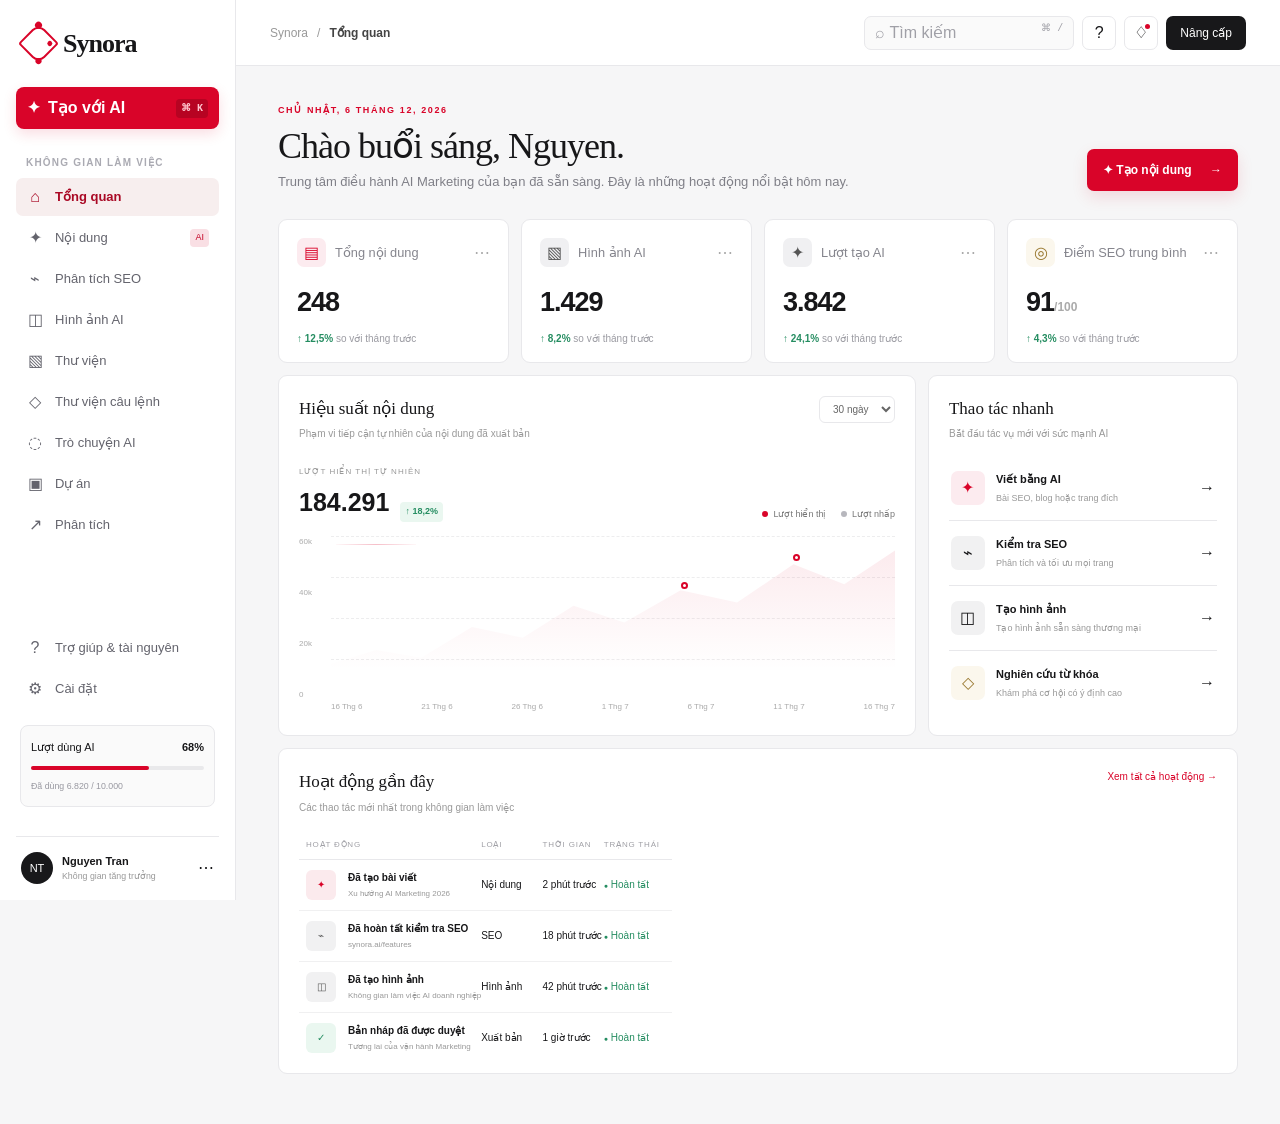
==== commit 68852028: "Update index.html" ====
--- a/index.html
+++ b/index.html
@@ -14,7 +14,7 @@
 const savedDraft=()=>{try{return JSON.parse(localStorage.getItem('synora_draft')||'null')}catch{return null}};
 const moduleConfig={
  media:{title:'Thư viện',actions:['Tải tài nguyên lên','Duyệt thư viện','Lịch sử hình ảnh AI']},
- prompts:{title:'Thư viện Prompt',actions:['Tạo prompt mới','Mục yêu thích','Nhập prompt']},
+ prompts:{title:'Thư viện câu lệnh',actions:['Tạo câu lệnh mới','Mục yêu thích','Nhập câu lệnh']},
  chat:{title:'Trò chuyện AI',actions:['Cuộc trò chuyện mới','Cố vấn SEO','Lập kế hoạch chiến dịch']},
  projects:{title:'Dự án',actions:['Tạo dự án mới','Lịch nội dung','Không gian làm việc nhóm']},
  analytics:{title:'Phân tích',actions:['Tổng quan lưu lượng','Hiệu quả đầu tư nội dung','Mức sử dụng AI']},
@@ -24,15 +24,15 @@
  document.documentElement.lang='vi';document.title='Synora — Nền tảng AI Marketing';
  const create=$('.create');if(create)create.innerHTML='✦ <span>Tạo với AI</span><kbd>⌘ K</kbd>';
  const sectionLabel=$('.section-label');if(sectionLabel)sectionLabel.textContent='Không gian làm việc';
- const navItems=[['overview','Tổng quan'],['content','Nội dung AI'],['seo','Phân tích SEO'],['image','Hình ảnh AI'],['media','Thư viện'],['prompts','Thư viện Prompt'],['chat','Trò chuyện AI'],['projects','Dự án'],['analytics','Phân tích']];
+ const navItems=[['overview','Tổng quan'],['content','Nội dung'],['seo','Phân tích SEO'],['image','Hình ảnh AI'],['media','Thư viện'],['prompts','Thư viện câu lệnh'],['chat','Trò chuyện AI'],['projects','Dự án'],['analytics','Phân tích']];
  $$('.sidebar nav button').forEach((b,i)=>{const item=navItems[i];if(!item)return;const icon=$('.nav-icon',b)?.outerHTML||'';const beta=$('.beta',b)?.outerHTML||'';b.dataset.module=item[0];b.innerHTML=`${icon}${item[1]}${beta}`});
  const bottom=$$('.sidebar-bottom>button');if(bottom[0]){bottom[0].dataset.action='help';bottom[0].innerHTML='<span class="nav-icon">?</span>Trợ giúp &amp; tài nguyên'}if(bottom[1]){bottom[1].dataset.action='settings';bottom[1].innerHTML='<span class="nav-icon">⚙</span>Cài đặt'}
  const creditLabel=$('.usage span');if(creditLabel)creditLabel.textContent='Lượt dùng AI';const creditSmall=$('.usage small');if(creditSmall)creditSmall.textContent='Đã dùng 6.820 / 10.000';const profileSmall=$('.profile small');if(profileSmall)profileSmall.textContent='Không gian tăng trưởng';
  const crumb=$('.crumb');if(crumb)crumb.innerHTML='<span>Synora</span><i>/</i><b>Tổng quan</b>';const search=$('.search');if(search)search.innerHTML='⌕ <span>Tìm kiếm</span><kbd>⌘ /</kbd>';const upgrade=$('.upgrade');if(upgrade)upgrade.textContent='Nâng cấp';
  const now=new Date();const eyebrow=$('.eyebrow');if(eyebrow)eyebrow.textContent=new Intl.DateTimeFormat('vi-VN',{weekday:'long',day:'numeric',month:'long',year:'numeric'}).format(now).toUpperCase();const hour=now.getHours();const greeting=hour<12?'Chào buổi sáng':hour<18?'Chào buổi chiều':'Chào buổi tối';const welcomeTitle=$('.welcome h1');if(welcomeTitle)welcomeTitle.textContent=`${greeting}, Nguyen.`;const welcomeText=$('.welcome>div>p:last-child');if(welcomeText)welcomeText.textContent='Trung tâm điều hành AI Marketing của bạn đã sẵn sàng. Đây là những hoạt động nổi bật hôm nay.';const primary=$('.primary');if(primary)primary.innerHTML='✦ Tạo nội dung <span>→</span>';
- const metricLabels=['Tổng nội dung','Hình ảnh AI','Lượt tạo AI','Điểm SEO trung bình'];$$('.metric-grid article').forEach((card,i)=>{const label=$('small',card);if(label)label.textContent=metricLabels[i];const p=$('p',card);const growth=$('b',p)?.textContent;if(p&&growth)p.innerHTML=`<b>${growth}</b> so với tháng trước`});
- const performance=$('.performance');if(performance){const title=$('h2',performance);if(title)title.textContent='Hiệu suất nội dung';const sub=$('.card-title p',performance);if(sub)sub.textContent='Phạm vi tiếp cận tự nhiên của nội dung đã xuất bản';const opts=$$('select option',performance);['7 ngày','30 ngày','90 ngày'].forEach((t,i)=>{if(opts[i])opts[i].textContent=t});const organic=$('.chart-summary span',performance);if(organic)organic.textContent='LƯỢT HIỂN THỊ TỰ NHIÊN';const legend=$('.chart-summary>div:last-child',performance);if(legend)legend.innerHTML='<i class="dot red-dot"></i>Lượt hiển thị <i class="dot gray-dot"></i>Lượt nhấp'}
- const quick=$('.quick');if(quick){const title=$('h2',quick);if(title)title.textContent='Thao tác nhanh';const sub=$('.card-title p',quick);if(sub)sub.textContent='Bắt đầu tác vụ mới với sức mạnh AI';const actions=[['content','✦','red','Viết bằng AI','Bài SEO, blog hoặc landing page'],['seo','⌁','','Kiểm tra SEO','Phân tích và tối ưu mọi trang'],['image','◫','','Tạo hình ảnh','Tạo hình ảnh sẵn sàng thương mại'],['keyword','◇','gold','Nghiên cứu từ khóa','Khám phá cơ hội có ý định cao']];$$('.action-list button',quick).forEach((b,i)=>{const a=actions[i];if(!a)return;b.dataset.action=a[0];b.innerHTML=`<span class="action-icon ${a[2]}">${a[1]}</span><div><b>${a[3]}</b><small>${a[4]}</small></div><em>→</em>`})}
+ const metricLabels=['Tổng nội dung','Hình ảnh AI','Lượt tạo AI','Điểm SEO trung bình'];$$('.metric-grid article').forEach((card,i)=>{const label=$('small',card);if(label)label.textContent=metricLabels[i];const value=$('strong',card);if(value&&i===1)value.textContent='1.429';if(value&&i===2)value.textContent='3.842';const p=$('p',card);const growth=$('b',p)?.textContent.replace('.',',');if(p&&growth)p.innerHTML=`<b>${growth}</b> so với tháng trước`});
+ const performance=$('.performance');if(performance){const title=$('h2',performance);if(title)title.textContent='Hiệu suất nội dung';const sub=$('.card-title p',performance);if(sub)sub.textContent='Phạm vi tiếp cận tự nhiên của nội dung đã xuất bản';const opts=$$('select option',performance);['7 ngày','30 ngày','90 ngày'].forEach((t,i)=>{if(opts[i])opts[i].textContent=t});const organic=$('.chart-summary span',performance);if(organic)organic.textContent='LƯỢT HIỂN THỊ TỰ NHIÊN';const summaryValue=$('.chart-summary strong',performance);if(summaryValue)summaryValue.textContent='184.291';const summaryGrowth=$('.chart-summary b',performance);if(summaryGrowth)summaryGrowth.textContent='↑ 18,2%';const legend=$('.chart-summary>div:last-child',performance);if(legend)legend.innerHTML='<i class="dot red-dot"></i>Lượt hiển thị <i class="dot gray-dot"></i>Lượt nhấp';const dates=$$('.x-labels span',performance);['16 Thg 6','21 Thg 6','26 Thg 6','1 Thg 7','6 Thg 7','11 Thg 7','16 Thg 7'].forEach((t,i)=>{if(dates[i])dates[i].textContent=t})}
+ const quick=$('.quick');if(quick){const title=$('h2',quick);if(title)title.textContent='Thao tác nhanh';const sub=$('.card-title p',quick);if(sub)sub.textContent='Bắt đầu tác vụ mới với sức mạnh AI';const actions=[['content','✦','red','Viết bằng AI','Bài SEO, blog hoặc trang đích'],['seo','⌁','','Kiểm tra SEO','Phân tích và tối ưu mọi trang'],['image','◫','','Tạo hình ảnh','Tạo hình ảnh sẵn sàng thương mại'],['keyword','◇','gold','Nghiên cứu từ khóa','Khám phá cơ hội có ý định cao']];$$('.action-list button',quick).forEach((b,i)=>{const a=actions[i];if(!a)return;b.dataset.action=a[0];b.innerHTML=`<span class="action-icon ${a[2]}">${a[1]}</span><div><b>${a[3]}</b><small>${a[4]}</small></div><em>→</em>`})}
  const activity=$('.activity');if(activity){const title=$('h2',activity);if(title)title.textContent='Hoạt động gần đây';const sub=$('.card-title p',activity);if(sub)sub.textContent='Các thao tác mới nhất trong không gian làm việc';const view=$('.card-title>button',activity);if(view)view.textContent='Xem tất cả hoạt động →';const heads=$$('.thead span',activity);['HOẠT ĐỘNG','LOẠI','THỜI GIAN','TRẠNG THÁI'].forEach((t,i)=>{if(heads[i])heads[i].textContent=t});const rows=[['Đã tạo bài viết','Xu hướng AI Marketing 2026','Nội dung','2 phút trước'],['Đã hoàn tất kiểm tra SEO','synora.ai/features','SEO','18 phút trước'],['Đã tạo hình ảnh','Không gian làm việc AI doanh nghiệp','Hình ảnh','42 phút trước'],['Bản nháp đã được duyệt','Tương lai của vận hành Marketing','Xuất bản','1 giờ trước']];$$('.table .tr',activity).forEach((r,i)=>{const d=rows[i];if(!d)return;const cols=[...r.children];const name=$('b',cols[0]);const detail=$('small',cols[0]);if(name)name.textContent=d[0];if(detail)detail.textContent=d[1];if(cols[1])cols[1].textContent=d[2];if(cols[2])cols[2].textContent=d[3];if(cols[3])cols[3].innerHTML='<em>●</em> Hoàn tất'})}
 }
 function addActivity(name,detail,type='Nội dung'){
@@ -51,12 +51,12 @@
 function keywordStudio(){modal('Nghiên cứu từ khóa',`<p class="sy-intro">Khám phá cụm từ khóa theo ý định tìm kiếm.</p><div class="sy-field"><label>Từ khóa gốc</label><input id="sy-seed" value="AI Marketing"></div><div class="sy-actions"><button class="sy-main" id="sy-keyrun">Nghiên cứu</button></div><div id="sy-keyout"></div>`);$('#sy-keyrun',root).onclick=()=>{const k=esc($('#sy-seed',root).value||'AI Marketing');$('#sy-keyout',root).innerHTML=`<div class="sy-result"><table class="sy-keywords"><thead><tr><th>TỪ KHÓA</th><th>Ý ĐỊNH</th><th>LƯỢNG TÌM KIẾM</th><th>ĐỘ KHÓ</th></tr></thead><tbody><tr><td>nền tảng ${k}</td><td>Thương mại</td><td>8.400</td><td>42</td></tr><tr><td>tự động hóa ${k}</td><td>Thông tin</td><td>5.200</td><td>35</td></tr><tr><td>công cụ ${k} tốt nhất</td><td>Giao dịch</td><td>3.600</td><td>48</td></tr><tr><td>${k} cho doanh nghiệp</td><td>Thương mại</td><td>1.900</td><td>31</td></tr></tbody></table></div>`}};
 function modulePanel(key){const config=moduleConfig[key]||{title:'Công cụ',actions:['Tạo quy trình mới','Mục gần đây','Cài đặt mô-đun']};modal(config.title,`<p class="sy-intro">Không gian làm việc ${esc(config.title)} của Synora.</p><div class="sy-module">${config.actions.map((a,i)=>`<button data-module-action="${esc(a)}"><b>${i===0?'✦ ':''}${esc(a)}</b><small>${i===0?'Bắt đầu tác vụ mới':'Mở và quản lý dữ liệu đã lưu'}</small></button>`).join('')}</div>${savedDraft()?'<div class="sy-saved">✓ Có một bản nháp Nội dung AI đã lưu trên thiết bị này.</div>':''}`);$$('[data-module-action]',root).forEach(b=>b.onclick=()=>toast('Đã mở: '+b.dataset.moduleAction))}
 localizePage();
-$$('.sidebar nav button').forEach(b=>b.onclick=()=>{const key=b.dataset.module;$$('.sidebar nav button').forEach(x=>x.classList.remove('active'));b.classList.add('active');const crumb=$('.crumb b');const label=b.textContent.replace('AI','').trim();if(crumb)crumb.textContent=label;$('.sidebar')?.classList.remove('open');document.querySelector('.sy-scrim')?.remove();if(key==='content')contentStudio();else if(key==='seo')seoAudit();else if(key==='image')imageStudio();else if(key!=='overview')modulePanel(key)});
+$$('.sidebar nav button').forEach(b=>b.onclick=()=>{const key=b.dataset.module;$$('.sidebar nav button').forEach(x=>x.classList.remove('active'));b.classList.add('active');const crumb=$('.crumb b');const label={overview:'Tổng quan',content:'Nội dung AI',seo:'Phân tích SEO',image:'Hình ảnh AI',media:'Thư viện',prompts:'Thư viện câu lệnh',chat:'Trò chuyện AI',projects:'Dự án',analytics:'Phân tích'}[key];if(crumb)crumb.textContent=label;$('.sidebar')?.classList.remove('open');document.querySelector('.sy-scrim')?.remove();if(key==='content')contentStudio();else if(key==='seo')seoAudit();else if(key==='image')imageStudio();else if(key!=='overview')modulePanel(key)});
 const quick=$$('.action-list button');quick.forEach(b=>b.onclick=()=>b.dataset.action==='content'?contentStudio():b.dataset.action==='seo'?seoAudit():b.dataset.action==='image'?imageStudio():keywordStudio());
 $('.create')?.addEventListener('click',contentStudio);$('.primary')?.addEventListener('click',contentStudio);
-const range=$('.performance select');range?.addEventListener('change',()=>{const n=range.value==='7 days'?'62,408':range.value==='90 days'?'512,904':'184,291';$('.chart-summary strong').textContent=n;toast('Đã cập nhật '+range.options[range.selectedIndex].textContent)});
+const range=$('.performance select');range?.addEventListener('change',()=>{const n=range.value==='7 days'?'62.408':range.value==='90 days'?'512.904':'184.291';$('.chart-summary strong').textContent=n;toast('Đã cập nhật '+range.options[range.selectedIndex].textContent)});
 $('.menu')?.addEventListener('click',()=>{const s=$('.sidebar');s.classList.add('open');const x=document.createElement('button');x.className='sy-scrim';x.setAttribute('aria-label','Đóng menu');x.onclick=()=>{s.classList.remove('open');x.remove()};document.body.appendChild(x)});
-$('.search')?.addEventListener('click',()=>{modal('Tìm kiếm trong Synora',`<div class="sy-field"><label>Tìm kiếm</label><input id="sy-search" placeholder="Tìm nội dung, dự án, prompt…" autofocus></div><div class="sy-result"><div class="sy-empty" id="sy-searchout">Nhập từ khóa để tìm kiếm</div></div>`);$('#sy-search',root).oninput=e=>{$('#sy-searchout',root).innerHTML=e.target.value?`3 kết quả cho <b>${esc(e.target.value)}</b><br><br>Bản nháp nội dung · Thư viện Prompt · Dự án Marketing`:'Nhập từ khóa để tìm kiếm'}});
+$('.search')?.addEventListener('click',()=>{modal('Tìm kiếm trong Synora',`<div class="sy-field"><label>Tìm kiếm</label><input id="sy-search" placeholder="Tìm nội dung, dự án, câu lệnh…" autofocus></div><div class="sy-result"><div class="sy-empty" id="sy-searchout">Nhập từ khóa để tìm kiếm</div></div>`);$('#sy-search',root).oninput=e=>{$('#sy-searchout',root).innerHTML=e.target.value?`3 kết quả cho <b>${esc(e.target.value)}</b><br><br>Bản nháp nội dung · Thư viện câu lệnh · Dự án Marketing`:'Nhập từ khóa để tìm kiếm'}});
 $$('.sidebar-bottom>button').forEach(b=>b.onclick=()=>b.dataset.action==='settings'?modulePanel('settings'):toast('Đã mở Trung tâm trợ giúp'));
 $('.upgrade')?.addEventListener('click',()=>modal('Gói Synora Enterprise',`<p class="sy-intro">Nâng cấp khi bạn sẵn sàng kết nối máy chủ, API AI và làm việc đa người dùng.</p><div class="sy-result" style="padding:18px"><b>Gói Enterprise bao gồm</b><p style="margin-top:10px;line-height:1.8;color:#666">Dự án không giới hạn · Phân quyền nhóm · Kiểm soát sử dụng AI · SSO · Nhật ký kiểm toán · Hỗ trợ ưu tiên</p></div><div class="sy-actions"><button class="sy-main" onclick="document.querySelector('.sy-close').click()">Yêu cầu tư vấn</button></div>`));
 document.addEventListener('keydown',e=>{if(e.key==='Escape')close();if((e.ctrlKey||e.metaKey)&&e.key.toLowerCase()==='k'){e.preventDefault();contentStudio()}});
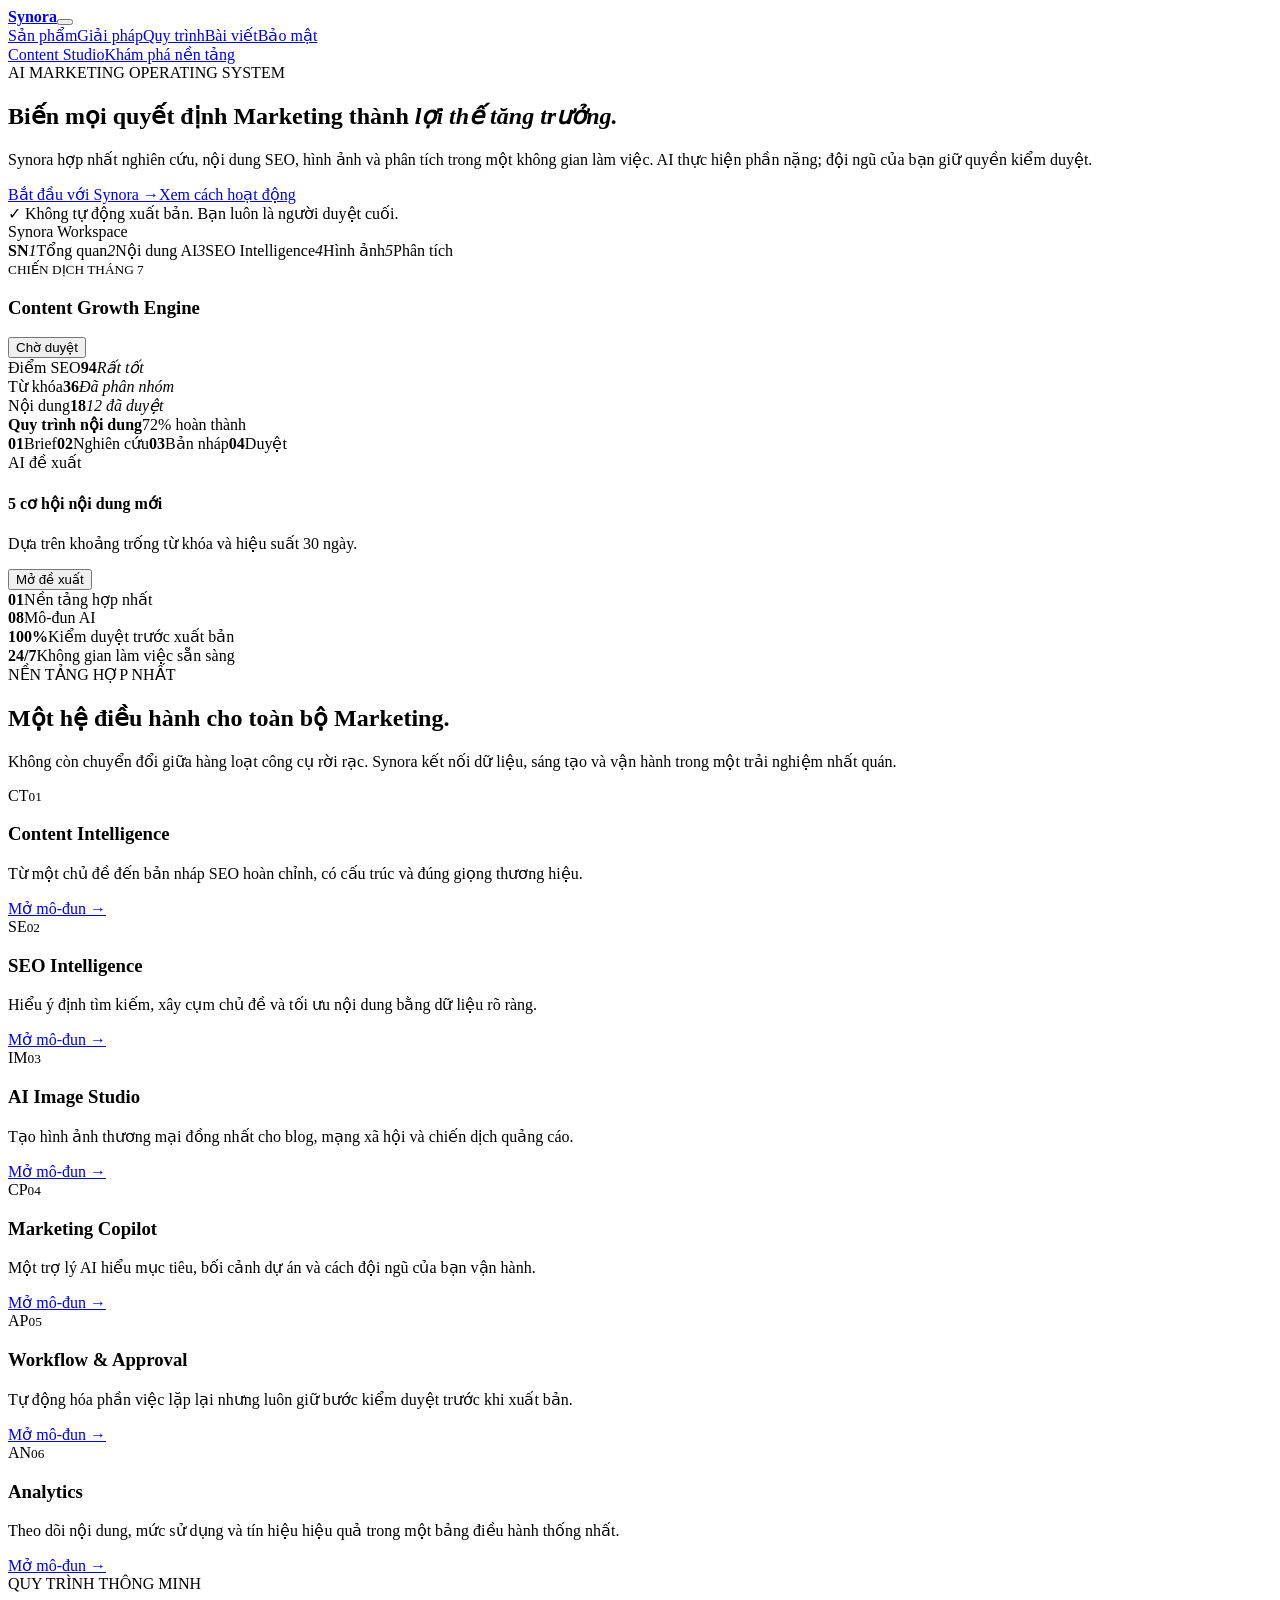
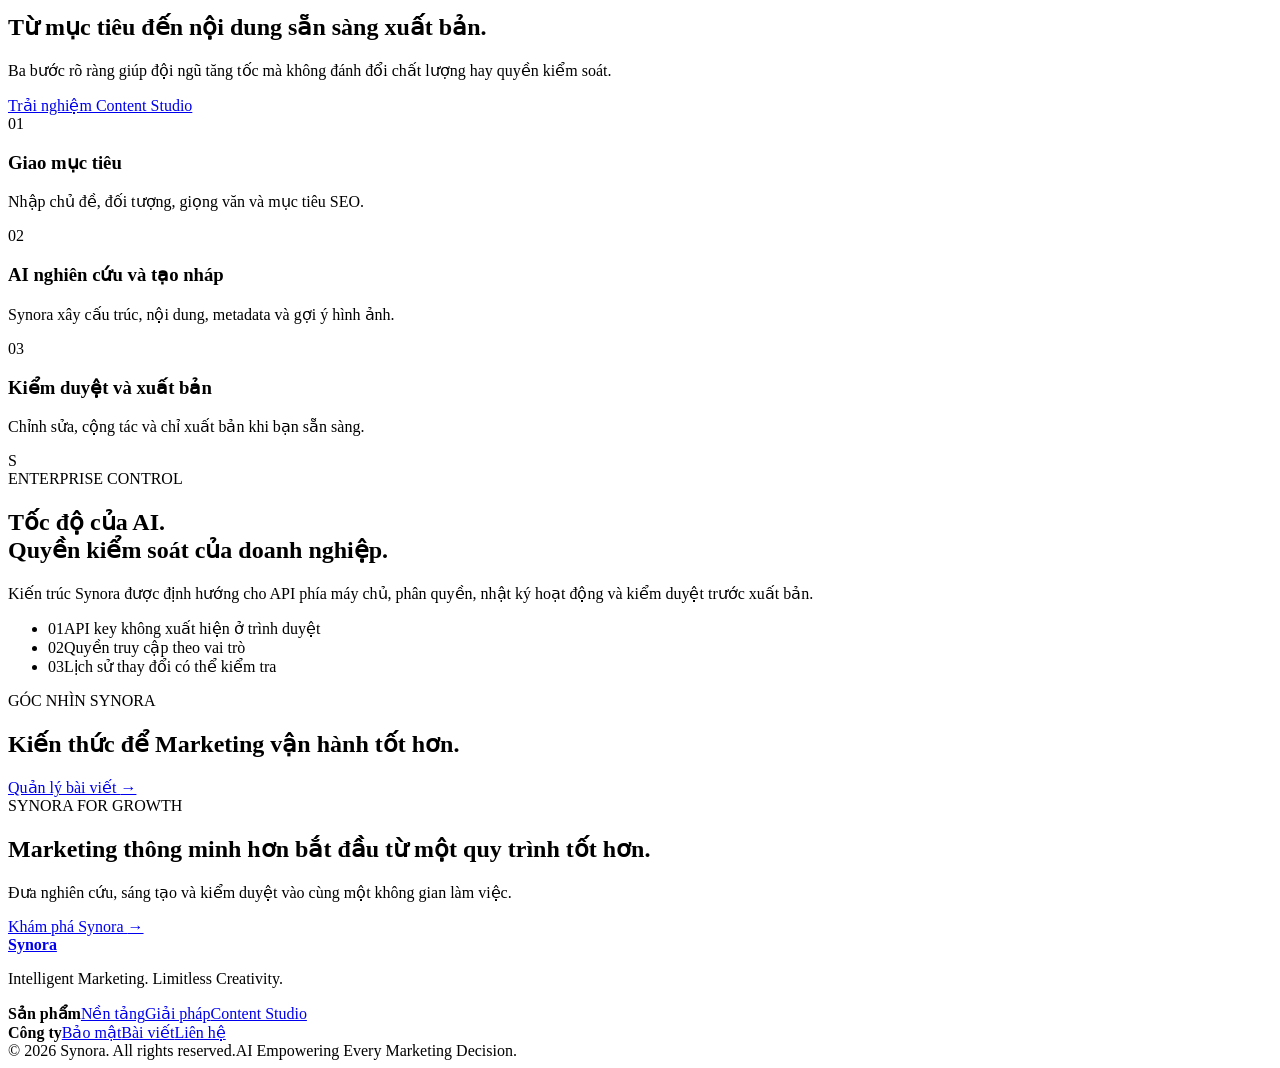
==== commit 2545de3b: "feat: launch Synora landing and content studio" ====
--- a/index.html
+++ b/index.html
@@ -1,65 +1 @@
-<!DOCTYPE html><html lang="vi"><head><meta charSet="utf-8"/><meta name="viewport" content="width=device-width, initial-scale=1"/><style>@layer properties{@supports (((-webkit-hyphens:none)) and (not (margin-trim:inline))) or ((-moz-orient:inline) and (not (color:rgb(from red r g b)))){*,:before,:after,::backdrop{--tw-rotate-x:initial;--tw-rotate-y:initial;--tw-rotate-z:initial;--tw-skew-x:initial;--tw-skew-y:initial}}}@layer theme{:root,:host{--font-sans:ui-sans-serif, system-ui, sans-serif, "Apple Color Emoji", "Segoe UI Emoji", "Segoe UI Symbol", "Noto Color Emoji";--font-mono:ui-monospace, SFMono-Regular, Menlo, Monaco, Consolas, "Liberation Mono", "Courier New", monospace;--spacing:.25rem;--default-font-family:var(--font-sans);--default-mono-font-family:var(--font-mono)}}@layer base{*,:after,:before,::backdrop{box-sizing:border-box;border:0 solid;margin:0;padding:0}::file-selector-button{box-sizing:border-box;border:0 solid;margin:0;padding:0}html,:host{-webkit-text-size-adjust:100%;tab-size:4;line-height:1.5;font-family:var(--default-font-family,ui-sans-serif, system-ui, sans-serif, "Apple Color Emoji", "Segoe UI Emoji", "Segoe UI Symbol", "Noto Color Emoji");font-feature-settings:var(--default-font-feature-settings,normal);font-variation-settings:var(--default-font-variation-settings,normal);-webkit-tap-highlight-color:transparent}hr{height:0;color:inherit;border-top-width:1px}abbr:where([title]){-webkit-text-decoration:underline dotted;text-decoration:underline dotted}h1,h2,h3,h4,h5,h6{font-size:inherit;font-weight:inherit}a{color:inherit;-webkit-text-decoration:inherit;-webkit-text-decoration:inherit;-webkit-text-decoration:inherit;-webkit-text-decoration:inherit;text-decoration:inherit}b,strong{font-weight:bolder}code,kbd,samp,pre{font-family:var(--default-mono-font-family,ui-monospace, SFMono-Regular, Menlo, Monaco, Consolas, "Liberation Mono", "Courier New", monospace);font-feature-settings:var(--default-mono-font-feature-settings,normal);font-variation-settings:var(--default-mono-font-variation-settings,normal);font-size:1em}small{font-size:80%}sub,sup{vertical-align:baseline;font-size:75%;line-height:0;position:relative}sub{bottom:-.25em}sup{top:-.5em}table{text-indent:0;border-color:inherit;border-collapse:collapse}:-moz-focusring{outline:auto}progress{vertical-align:baseline}summary{display:list-item}ol,ul,menu{list-style:none}img,svg,video,canvas,audio,iframe,embed,object{vertical-align:middle;display:block}img,video{max-width:100%;height:auto}button,input,select,optgroup,textarea{font:inherit;font-feature-settings:inherit;font-variation-settings:inherit;letter-spacing:inherit;color:inherit;opacity:1;background-color:#0000;border-radius:0}::file-selector-button{font:inherit;font-feature-settings:inherit;font-variation-settings:inherit;letter-spacing:inherit;color:inherit;opacity:1;background-color:#0000;border-radius:0}:where(select:is([multiple],[size])) optgroup{font-weight:bolder}:where(select:is([multiple],[size])) optgroup option{padding-inline-start:20px}::file-selector-button{margin-inline-end:4px}::placeholder{opacity:1}@supports (not ((-webkit-appearance:-apple-pay-button))) or (contain-intrinsic-size:1px){::placeholder{color:currentColor}@supports (color:color-mix(in lab, red, red)){::placeholder{color:color-mix(in oklab, currentcolor 50%, transparent)}}}textarea{resize:vertical}::-webkit-search-decoration{-webkit-appearance:none}::-webkit-date-and-time-value{min-height:1lh;text-align:inherit}::-webkit-datetime-edit{display:inline-flex}::-webkit-datetime-edit-fields-wrapper{padding:0}::-webkit-datetime-edit{padding-block:0}::-webkit-datetime-edit-year-field{padding-block:0}::-webkit-datetime-edit-month-field{padding-block:0}::-webkit-datetime-edit-day-field{padding-block:0}::-webkit-datetime-edit-hour-field{padding-block:0}::-webkit-datetime-edit-minute-field{padding-block:0}::-webkit-datetime-edit-second-field{padding-block:0}::-webkit-datetime-edit-millisecond-field{padding-block:0}::-webkit-datetime-edit-meridiem-field{padding-block:0}::-webkit-calendar-picker-indicator{line-height:1}:-moz-ui-invalid{box-shadow:none}button,input:where([type=button],[type=reset],[type=submit]){appearance:button}::file-selector-button{appearance:button}::-webkit-inner-spin-button{height:auto}::-webkit-outer-spin-button{height:auto}[hidden]:where(:not([hidden=until-found])){display:none!important}}@layer components;@layer utilities{.relative{position:relative}.start{inset-inline-start:var(--spacing)}.table{display:table}.transform{transform:var(--tw-rotate-x,) var(--tw-rotate-y,) var(--tw-rotate-z,) var(--tw-skew-x,) var(--tw-skew-y,)}}:root{--red:#d90429;--ink:#171719;--muted:#73737c;--line:#e8e8eb;--soft:#f7f7f8;--gold:#c8a24d;--sidebar:236px}*{box-sizing:border-box}html,body{min-height:100%;color:var(--ink);background:#f6f6f7;margin:0;font-family:Inter,ui-sans-serif,-apple-system,BlinkMacSystemFont,Segoe UI,sans-serif}button,select{font:inherit}button{cursor:pointer}.app-shell{min-height:100vh;display:flex}.sidebar{z-index:20;width:var(--sidebar);border-right:1px solid var(--line);background:#fff;flex-direction:column;padding:24px 16px 16px;display:flex;position:fixed;inset:0 auto 0 0}.brand{letter-spacing:-1px;align-items:center;gap:10px;padding:0 8px 24px;font-family:Georgia,serif;font-size:26px;font-weight:600;display:flex}.mark{border:2px solid var(--red);border-radius:9px 3px;width:29px;height:29px;display:inline-block;position:relative;transform:rotate(45deg)}.mark i,.mark b,.mark em{background:var(--red);border-radius:50%;display:block;position:absolute}.mark i{width:7px;height:7px;top:-4px;left:-4px}.mark b{width:6px;height:6px;bottom:-3px;right:-3px}.mark em{width:5px;height:5px;top:2px;right:2px}.mark.small{border-radius:6px 2px;width:20px;height:20px}.create{background:var(--red);color:#fff;border:0;border-radius:8px;align-items:center;gap:8px;height:42px;padding:0 11px;font-weight:650;display:flex;box-shadow:0 5px 14px #d9042923}.create kbd{color:#ffc4ce;background:#b70322;border-radius:4px;margin-left:auto;padding:2px 5px;font-size:10px}.section-label{letter-spacing:1.2px;text-transform:uppercase;color:#aaaab2;margin:26px 10px 8px;font-size:10px;font-weight:700}.sidebar nav,.sidebar-bottom{flex-direction:column;gap:3px;display:flex}.sidebar nav button,.sidebar-bottom>button{color:#64646d;text-align:left;background:0 0;border:0;border-radius:7px;align-items:center;gap:11px;height:38px;padding:0 10px;font-size:13px;display:flex}.sidebar nav button:hover,.sidebar nav button.active{color:#aa0925;background:#f7eeee;font-weight:650}.nav-icon{text-align:center;width:18px;font-size:16px}.beta{color:#c50729;background:#f9dfe4;border-radius:4px;margin-left:auto;padding:2px 5px;font-size:9px}.sidebar-bottom{margin-top:auto}.usage{border:1px solid var(--line);background:#fafafa;border-radius:8px;margin:14px 4px;padding:13px 10px;font-size:11px}.usage div{justify-content:space-between;display:flex}.usage i{background:#e9e9eb;border-radius:4px;height:4px;margin:10px 0 7px;display:block}.usage i em{background:var(--red);border-radius:4px;width:68%;height:100%;display:block}.usage small{color:#9898a0}.profile{border-top:1px solid var(--line);align-items:center;gap:9px;margin-top:12px;padding:15px 5px 0;display:flex}.profile>span{color:#fff;background:#18181a;border-radius:50%;place-items:center;width:32px;height:32px;font-size:11px;display:grid}.profile div{flex-direction:column;font-size:11px;display:flex}.profile small{color:#999}.profile button{background:0 0;border:0;margin-left:auto}.workspace{margin-left:var(--sidebar);width:calc(100% - var(--sidebar));min-height:100vh}.workspace header{border-bottom:1px solid var(--line);z-index:10;background:#fff;align-items:center;height:66px;padding:0 34px;display:flex;position:sticky;top:0}.crumb{color:#999;font-size:12px}.crumb i{margin:0 9px;font-style:normal}.crumb b{color:#444}.header-actions{align-items:center;gap:8px;margin-left:auto;display:flex}.search{border:1px solid var(--line);color:#a0a0a7;text-align:left;background:#fafafa;border-radius:7px;width:210px;height:34px;padding:0 10px}.search kbd{float:right;font-size:10px}.circle{border:1px solid var(--line);background:#fff;border-radius:7px;width:34px;height:34px}.notify{position:relative}.notify:after{content:"";background:var(--red);border-radius:50%;width:5px;height:5px;position:absolute;top:7px;right:7px}.upgrade{color:#fff;background:#18181a;border:0;border-radius:7px;height:34px;padding:0 14px;font-size:12px}.menu{display:none}.content{max-width:1420px;margin:auto;padding:38px 42px 50px}.welcome{justify-content:space-between;align-items:flex-end;margin-bottom:28px;display:flex}.eyebrow{letter-spacing:1.6px;font-weight:800;color:var(--red)!important;font-size:9px!important}.welcome h1{letter-spacing:-1px;margin:10px 0 8px;font-family:Georgia,Times New Roman,serif;font-size:36px;font-weight:500;line-height:1}.welcome p{color:#7f7f87;margin:0;font-size:13px}.primary{background:var(--red);color:#fff;border:0;border-radius:7px;height:42px;padding:0 16px;font-size:12px;font-weight:650;box-shadow:0 6px 16px #d9042920}.primary span{margin-left:15px}.metric-grid{grid-template-columns:repeat(4,1fr);gap:12px;display:grid}.metric-grid article,.card{border:1px solid var(--line);background:#fff;border-radius:9px}.metric-grid article{padding:18px 18px 16px}.metric-grid article>div{color:#85858d;align-items:center;gap:9px;display:flex}.metric-grid article button{color:#aaa;background:0 0;border:0;margin-left:auto}.metric-icon{color:#555;background:#f0f0f2;border-radius:7px;place-items:center;width:29px;height:29px;display:grid}.metric-icon.red,.action-icon.red{color:var(--red);background:#fcebef}.metric-icon.gold,.action-icon.gold{color:#98772e;background:#fbf7ed}.metric-grid strong{letter-spacing:-1px;margin:15px 0 8px;font-size:27px;display:block}.metric-grid strong span{color:#aaa;letter-spacing:0;font-size:12px}.metric-grid p{color:#9b9ba2;margin:0;font-size:10px}.metric-grid p b{color:#258d61}.main-grid{grid-template-columns:minmax(0,1.85fr) minmax(310px,.8fr);gap:12px;margin-top:12px;display:grid}.card{padding:20px}.card-title{justify-content:space-between;align-items:flex-start;display:flex}.card-title h2{margin:0 0 5px;font-family:Georgia,serif;font-size:17px}.card-title p{color:#999;margin:0;font-size:10px}.card-title select{border:1px solid var(--line);color:#666;background:#fff;border-radius:6px;padding:6px 9px;font-size:10px}.chart-summary{justify-content:space-between;align-items:flex-end;margin:25px 0 14px;display:flex}.chart-summary>div:first-child{grid-template-columns:auto auto auto;align-items:end;gap:6px 11px;display:grid}.chart-summary span{letter-spacing:1px;color:#999;grid-column:1/-1;font-size:8px}.chart-summary strong{font-size:25px}.chart-summary b{color:#258d61;background:#eaf7f0;border-radius:4px;padding:3px 5px;font-size:9px}.chart-summary>div:last-child{color:#777;font-size:9px}.dot{border-radius:50%;width:6px;height:6px;margin:0 5px 0 12px;display:inline-block}.red-dot{background:var(--red)}.gray-dot{background:#b7b7bd}.chart{height:165px;display:flex}.y-labels{color:#aaa;flex-direction:column;justify-content:space-between;width:32px;font-size:8px;display:flex}.plot{flex:1;position:relative;overflow:hidden}.plot>i{border-top:1px dashed #ededee;height:25%;display:block;position:relative}.area{clip-path:polygon(0 76%,8% 67%,16% 72%,25% 52%,34% 59%,43% 38%,52% 49%,62% 28%,72% 36%,82% 11%,91% 24%,100% 2%,100% 100%,0 100%);background:linear-gradient(#d9042915,#0000 80%);position:absolute;inset:12px 0 0}.line{background:var(--red);transform-origin:0;clip-path:polygon(0 76%,8% 67%,16% 72%,25% 52%,34% 59%,43% 38%,52% 49%,62% 28%,72% 36%,82% 11%,91% 24%,100% 2%,100% 4%,91% 26%,82% 13%,72% 38%,62% 30%,52% 51%,43% 40%,34% 61%,25% 54%,16% 74%,8% 69%,0 78%);height:2px;position:absolute;inset:8px 0 0}.point{border:2px solid var(--red);background:#fff;border-radius:50%;width:7px;height:7px;position:absolute}.p1{top:28%;left:62%}.p2{top:11%;left:82%}.x-labels{color:#aaa;justify-content:space-between;margin-left:32px;font-size:8px;display:flex}.action-list{margin-top:15px}.action-list button{border:0;border-top:1px solid var(--line);text-align:left;background:#fff;align-items:center;gap:11px;width:100%;padding:15px 2px;display:flex}.action-list button:first-child{border-top:0}.action-list button:hover em{color:var(--red);transform:translate(3px)}.action-icon{background:#f1f1f2;border-radius:7px;place-items:center;width:34px;height:34px;display:grid}.action-list div{flex-direction:column;gap:4px;display:flex}.action-list b{font-size:11px}.action-list small{color:#999;font-size:9px}.action-list em{margin-left:auto;font-style:normal;transition:all .2s}.activity{margin-top:12px;padding-bottom:10px}.card-title>button{color:var(--red);background:0 0;border:0;font-size:10px}.table{margin-top:16px}.thead,.tr{grid-template-columns:2fr .7fr .7fr .7fr;align-items:center;display:grid}.thead{color:#a0a0a6;letter-spacing:.8px;border-bottom:1px solid var(--line);padding:8px 7px;font-size:8px}.tr{border-bottom:1px solid #f0f0f1;padding:10px 7px;font-size:10px}.tr:last-child{border:0}.tr>span:first-child{grid-template-columns:32px auto;column-gap:10px;display:grid}.tr b{font-size:10px}.tr small{color:#999;grid-column:2;margin-top:3px}.activity-icon{width:30px;height:30px;color:var(--red);background:#fbeaed;border-radius:6px;grid-row:1/3;place-items:center;font-style:normal;display:grid}.a1,.a2{color:#555;background:#f1f1f2}.a3{color:#258d61;background:#eaf7f0}.tr>span:last-child{color:#258d61}.tr>span:last-child em{font-size:7px;font-style:normal}.toast{z-index:50;color:#fff;background:#171719;border-radius:9px;align-items:center;gap:12px;padding:13px 18px;font-size:12px;animation:.25s up;display:flex;position:fixed;bottom:25px;right:25px;box-shadow:0 12px 35px #0004}.toast .mark{border-color:#fff}.toast .mark i,.toast .mark b,.toast .mark em{background:#fff}@keyframes up{0%{opacity:0;transform:translateY(12px)}}.scrim{display:none}@media (max-width:1000px){.metric-grid{grid-template-columns:repeat(2,1fr)}.main-grid{grid-template-columns:1fr}.search{width:38px}.search span,.search kbd{display:none}}@media (max-width:720px){:root{--sidebar:0px}.sidebar{width:250px;transition:all .25s;transform:translate(-100%)}.sidebar.open{transform:translate(0)}.workspace{width:100%;margin:0}.scrim{z-index:15;background:#0005;border:0;display:block;position:fixed;inset:0}.workspace header{padding:0 16px}.menu{background:0 0;border:0;margin-right:10px;display:block}.header-actions .circle,.upgrade{display:none}.content{padding:25px 16px}.welcome{align-items:flex-start;gap:20px}.welcome h1{font-size:29px}.welcome>div>p:last-child{max-width:330px}.primary{white-space:nowrap}.metric-grid{grid-template-columns:1fr 1fr}.activity{overflow:hidden}.table{min-width:650px}.activity{overflow-x:auto}}@media (max-width:480px){.welcome{display:block}.primary{margin-top:20px}.metric-grid{grid-template-columns:1fr}.header-actions{display:none}.welcome h1{font-size:28px}.content{padding-top:22px}}@media (prefers-reduced-motion:reduce){*{transition:none!important;animation:none!important}}@property --tw-rotate-x{syntax:"*";inherits:false}@property --tw-rotate-y{syntax:"*";inherits:false}@property --tw-rotate-z{syntax:"*";inherits:false}@property --tw-skew-x{syntax:"*";inherits:false}@property --tw-skew-y{syntax:"*";inherits:false}
-</style><title>Synora — AI Marketing Intelligence</title><meta name="description" content="Nền tảng AI Marketing hợp nhất giúp doanh nghiệp nghiên cứu, sáng tạo, tối ưu và xuất bản nội dung hiệu quả."/></head><body><div hidden=""><!--$--><!--/$--></div><main class="app-shell"><aside class="sidebar "><div class="brand"><span class="mark " aria-label="Synora"><i></i><b></b><em></em></span><span>Synora</span></div><button class="create">✦ <span>Create with AI</span><kbd>⌘ K</kbd></button><p class="section-label">Workspace</p><nav><button class="active"><span class="nav-icon">⌂</span>Overview</button><button class=""><span class="nav-icon">✦</span>Content AI<span class="beta">AI</span></button><button class=""><span class="nav-icon">⌁</span>SEO Intelligence</button><button class=""><span class="nav-icon">◫</span>AI Image</button><button class=""><span class="nav-icon">▧</span>Media</button><button class=""><span class="nav-icon">◇</span>Prompt Library</button><button class=""><span class="nav-icon">◌</span>Chat AI</button><button class=""><span class="nav-icon">▣</span>Projects</button><button class=""><span class="nav-icon">↗</span>Analytics</button></nav><div class="sidebar-bottom"><button><span class="nav-icon">?</span>Help &amp; resources</button><button><span class="nav-icon">⚙</span>Settings</button><div class="usage"><div><span>AI credits</span><b>68%</b></div><i><em></em></i><small>6,820 of 10,000 used</small></div><div class="profile"><span>NT</span><div><b>Nguyen Tran</b><small>Growth workspace</small></div><button>⋯</button></div></div></aside><section class="workspace"><header><button class="menu">☰</button><div class="crumb"><span>Synora</span><i>/</i><b>Overview</b></div><div class="header-actions"><button class="search">⌕ <span>Search anything</span><kbd>⌘ /</kbd></button><button class="circle">?</button><button class="circle notify">♢</button><button class="upgrade">Upgrade plan</button></div></header><div class="content"><div class="welcome"><div><p class="eyebrow">THURSDAY, JULY 16</p><h1>Good morning, Nguyen.</h1><p>Your AI marketing command center is ready. Here’s what’s moving today.</p></div><button class="primary">✦ Create content <span>→</span></button></div><section class="metric-grid"><article><div><span class="metric-icon red">▤</span><small>Total content</small><button>⋯</button></div><strong>248</strong><p><b>↑ 12.5%</b> vs last month</p></article><article><div><span class="metric-icon">▧</span><small>AI images</small><button>⋯</button></div><strong>1,429</strong><p><b>↑ 8.2%</b> vs last month</p></article><article><div><span class="metric-icon">✦</span><small>AI generations</small><button>⋯</button></div><strong>3,842</strong><p><b>↑ 24.1%</b> vs last month</p></article><article><div><span class="metric-icon gold">◎</span><small>Avg. SEO score</small><button>⋯</button></div><strong>91<span>/100</span></strong><p><b>↑ 4.3%</b> vs last month</p></article></section><section class="main-grid"><article class="performance card"><div class="card-title"><div><h2>Content performance</h2><p>Organic reach across published content</p></div><select><option>7 days</option><option selected="">30 days</option><option>90 days</option></select></div><div class="chart-summary"><div><span>ORGANIC IMPRESSIONS</span><strong>184,291</strong><b>↑ 18.2%</b></div><div><i class="dot red-dot"></i>Impressions <i class="dot gray-dot"></i>Clicks</div></div><div class="chart"><div class="y-labels"><span>60k</span><span>40k</span><span>20k</span><span>0</span></div><div class="plot"><i></i><i></i><i></i><i></i><div class="area"></div><div class="line"></div><div class="point p1"></div><div class="point p2"></div></div></div><div class="x-labels"><span>Jun 16</span><span>Jun 21</span><span>Jun 26</span><span>Jul 1</span><span>Jul 6</span><span>Jul 11</span><span>Jul 16</span></div></article><article class="quick card"><div class="card-title"><div><h2>Quick actions</h2><p>Start a new AI-powered task</p></div></div><div class="action-list"><button><span class="action-icon red">✦</span><div><b>Write with AI</b><small>SEO article, blog or landing page</small></div><em>→</em></button><button><span class="action-icon">⌁</span><div><b>Run SEO audit</b><small>Analyze and optimize any page</small></div><em>→</em></button><button><span class="action-icon">◫</span><div><b>Generate image</b><small>Create commercial-ready visuals</small></div><em>→</em></button><button><span class="action-icon gold">◇</span><div><b>Research keywords</b><small>Discover high-intent opportunities</small></div><em>→</em></button></div></article></section><section class="activity card"><div class="card-title"><div><h2>Recent activity</h2><p>Latest actions across your workspace</p></div><button>View all activity →</button></div><div class="table"><div class="thead"><span>ACTIVITY</span><span>TYPE</span><span>TIME</span><span>STATUS</span></div><div class="tr"><span><i class="activity-icon a0">✦</i><b>Article generated</b><small>AI Marketing Trends 2026</small></span><span>Content</span><span>2 min ago</span><span><em>●</em> Completed</span></div><div class="tr"><span><i class="activity-icon a1">⌁</i><b>SEO audit complete</b><small>synora.ai/features</small></span><span>SEO</span><span>18 min ago</span><span><em>●</em> Completed</span></div><div class="tr"><span><i class="activity-icon a2">◫</i><b>Image created</b><small>Enterprise AI workspace</small></span><span>Image</span><span>42 min ago</span><span><em>●</em> Completed</span></div><div class="tr"><span><i class="activity-icon a3">✓</i><b>Draft approved</b><small>The Future of Marketing Ops</small></span><span>Publish</span><span>1 hr ago</span><span><em>●</em> Completed</span></div></div></section></div></section></main><!--$--><!--/$--><style>
-.sy-backdrop{position:fixed;inset:0;z-index:100;background:rgba(10,10,12,.58);backdrop-filter:blur(5px);display:grid;place-items:center;padding:20px;animation:syFade .18s ease}.sy-modal{width:min(720px,100%);max-height:90vh;overflow:auto;background:#fff;border-radius:14px;box-shadow:0 28px 80px #0005;border:1px solid #eee}.sy-modal.wide{width:min(900px,100%)}.sy-head{position:sticky;top:0;z-index:2;background:#fff;display:flex;align-items:center;justify-content:space-between;padding:20px 22px;border-bottom:1px solid #ececef}.sy-head h3{font:500 23px Georgia,serif;margin:0}.sy-close{border:0!important;background:#f3f3f4!important;width:34px;height:34px;border-radius:50%!important;font-size:20px}.sy-body{padding:22px}.sy-intro{margin:-5px 0 20px;color:#777;font-size:13px}.sy-grid{display:grid;grid-template-columns:1fr 1fr;gap:14px}.sy-field{display:flex;flex-direction:column;gap:7px}.sy-field.full{grid-column:1/-1}.sy-field label{font-size:10px;font-weight:800;letter-spacing:.8px;text-transform:uppercase;color:#777}.sy-field input,.sy-field select,.sy-field textarea{width:100%;border:1px solid #dedee2;border-radius:8px;padding:11px 12px;background:#fff;color:#18181a;outline:none;font:inherit}.sy-field textarea{min-height:90px;resize:vertical}.sy-field input:focus,.sy-field select:focus,.sy-field textarea:focus{border-color:#d90429;box-shadow:0 0 0 3px #d9042912}.sy-actions{display:flex;justify-content:flex-end;gap:9px;margin-top:20px;padding-top:17px;border-top:1px solid #eee}.sy-actions button{height:39px;border-radius:7px;padding:0 15px;border:1px solid #ddd;background:#fff;font-weight:650;font-size:12px}.sy-actions .sy-main{background:#d90429;color:#fff;border-color:#d90429}.sy-result{margin-top:20px;border:1px solid #e3e3e6;border-radius:10px;overflow:hidden}.sy-result-head{display:flex;align-items:center;justify-content:space-between;background:#fafafa;border-bottom:1px solid #e8e8ea;padding:11px 14px;font-size:11px}.sy-result-head b{color:#258d61}.sy-editor{padding:20px;min-height:240px;outline:none;line-height:1.75;font-size:14px}.sy-editor h1,.sy-editor h2{font-family:Georgia,serif;margin:0 0 12px}.sy-editor h2{font-size:21px;margin-top:22px}.sy-editor p{margin:0 0 14px}.sy-score{display:grid;grid-template-columns:110px 1fr 38px;gap:10px;align-items:center;margin:12px 0;font-size:11px}.sy-bar{height:7px;background:#ececee;border-radius:9px;overflow:hidden}.sy-bar i{display:block;height:100%;background:#d90429;border-radius:9px}.sy-keywords{width:100%;border-collapse:collapse;font-size:12px}.sy-keywords th,.sy-keywords td{text-align:left;padding:11px;border-bottom:1px solid #eee}.sy-keywords th{color:#888;font-size:9px;letter-spacing:.7px}.sy-preview{height:280px;border-radius:10px;background:radial-gradient(circle at 66% 35%,#d9042955,transparent 22%),linear-gradient(145deg,#151518,#280714 52%,#8a0825);display:grid;place-items:center;color:#fff;overflow:hidden;position:relative}.sy-preview:before{content:"";width:160px;height:160px;border:1px solid #ffffff50;border-radius:35% 65% 55% 45%;transform:rotate(25deg);box-shadow:0 0 70px #d90429aa}.sy-preview span{position:absolute;text-align:center;font:500 25px Georgia,serif}.sy-toast{position:fixed;z-index:160;right:24px;bottom:24px;background:#171719;color:#fff;border-radius:9px;padding:13px 17px;box-shadow:0 14px 38px #0004;font-size:12px;animation:syUp .22s ease}.sy-demo{display:inline-flex;padding:3px 7px;border-radius:5px;background:#fff2db;color:#8a651e;font-size:9px;font-weight:800;letter-spacing:.5px}.sy-empty{text-align:center;padding:34px;color:#777}.sy-module{display:grid;grid-template-columns:repeat(3,1fr);gap:12px}.sy-module button{min-height:120px;text-align:left;background:#fafafa;border:1px solid #e7e7ea;border-radius:10px;padding:17px}.sy-module button:hover{border-color:#d90429;background:#fff8f9}.sy-module b{display:block;margin-bottom:8px}.sy-module small{color:#888;line-height:1.5}.sy-saved{margin-top:14px;padding:12px;background:#eaf7f0;color:#22744f;border-radius:8px;font-size:11px}.sidebar.open{transform:translateX(0)!important}.sy-scrim{position:fixed;z-index:15;inset:0;background:#0006;border:0}.tr.sy-new{animation:syFlash 1.2s ease}@keyframes syFade{from{opacity:0}}@keyframes syUp{from{opacity:0;transform:translateY(10px)}}@keyframes syFlash{0%{background:#fff1f3}100%{background:#fff}}@media(max-width:620px){.sy-grid,.sy-module{grid-template-columns:1fr}.sy-field.full{grid-column:auto}.sy-body{padding:17px}.sy-modal{max-height:94vh}.sy-actions{flex-wrap:wrap}}
-</style>
-<div id="sy-interactive-root"></div>
-<script>
-(()=>{
-const root=document.getElementById('sy-interactive-root');
-const $=(s,c=document)=>c.querySelector(s);const $$=(s,c=document)=>[...c.querySelectorAll(s)];
-const esc=s=>String(s||'').replace(/[&<>"']/g,m=>({'&':'&amp;','<':'&lt;','>':'&gt;','"':'&quot;',"'":'&#39;'}[m]));
-const toast=msg=>{const n=document.createElement('div');n.className='sy-toast';n.textContent=msg;document.body.appendChild(n);setTimeout(()=>n.remove(),2400)};
-const close=()=>{root.innerHTML=''};
-const modal=(title,body,wide=false)=>{root.innerHTML=`<div class="sy-backdrop"><section class="sy-modal ${wide?'wide':''}" role="dialog" aria-modal="true"><div class="sy-head"><h3>${title}</h3><button class="sy-close" aria-label="Đóng">×</button></div><div class="sy-body">${body}</div></section></div>`;$('.sy-close',root).onclick=close;$('.sy-backdrop',root).onclick=e=>{if(e.target===e.currentTarget)close()}};
-const savedDraft=()=>{try{return JSON.parse(localStorage.getItem('synora_draft')||'null')}catch{return null}};
-const moduleConfig={
- media:{title:'Thư viện',actions:['Tải tài nguyên lên','Duyệt thư viện','Lịch sử hình ảnh AI']},
- prompts:{title:'Thư viện câu lệnh',actions:['Tạo câu lệnh mới','Mục yêu thích','Nhập câu lệnh']},
- chat:{title:'Trò chuyện AI',actions:['Cuộc trò chuyện mới','Cố vấn SEO','Lập kế hoạch chiến dịch']},
- projects:{title:'Dự án',actions:['Tạo dự án mới','Lịch nội dung','Không gian làm việc nhóm']},
- analytics:{title:'Phân tích',actions:['Tổng quan lưu lượng','Hiệu quả đầu tư nội dung','Mức sử dụng AI']},
- settings:{title:'Cài đặt',actions:['Cài đặt không gian làm việc','Giọng điệu thương hiệu','Tùy chọn AI']}
-};
-function localizePage(){
- document.documentElement.lang='vi';document.title='Synora — Nền tảng AI Marketing';
- const create=$('.create');if(create)create.innerHTML='✦ <span>Tạo với AI</span><kbd>⌘ K</kbd>';
- const sectionLabel=$('.section-label');if(sectionLabel)sectionLabel.textContent='Không gian làm việc';
- const navItems=[['overview','Tổng quan'],['content','Nội dung'],['seo','Phân tích SEO'],['image','Hình ảnh AI'],['media','Thư viện'],['prompts','Thư viện câu lệnh'],['chat','Trò chuyện AI'],['projects','Dự án'],['analytics','Phân tích']];
- $$('.sidebar nav button').forEach((b,i)=>{const item=navItems[i];if(!item)return;const icon=$('.nav-icon',b)?.outerHTML||'';const beta=$('.beta',b)?.outerHTML||'';b.dataset.module=item[0];b.innerHTML=`${icon}${item[1]}${beta}`});
- const bottom=$$('.sidebar-bottom>button');if(bottom[0]){bottom[0].dataset.action='help';bottom[0].innerHTML='<span class="nav-icon">?</span>Trợ giúp &amp; tài nguyên'}if(bottom[1]){bottom[1].dataset.action='settings';bottom[1].innerHTML='<span class="nav-icon">⚙</span>Cài đặt'}
- const creditLabel=$('.usage span');if(creditLabel)creditLabel.textContent='Lượt dùng AI';const creditSmall=$('.usage small');if(creditSmall)creditSmall.textContent='Đã dùng 6.820 / 10.000';const profileSmall=$('.profile small');if(profileSmall)profileSmall.textContent='Không gian tăng trưởng';
- const crumb=$('.crumb');if(crumb)crumb.innerHTML='<span>Synora</span><i>/</i><b>Tổng quan</b>';const search=$('.search');if(search)search.innerHTML='⌕ <span>Tìm kiếm</span><kbd>⌘ /</kbd>';const upgrade=$('.upgrade');if(upgrade)upgrade.textContent='Nâng cấp';
- const now=new Date();const eyebrow=$('.eyebrow');if(eyebrow)eyebrow.textContent=new Intl.DateTimeFormat('vi-VN',{weekday:'long',day:'numeric',month:'long',year:'numeric'}).format(now).toUpperCase();const hour=now.getHours();const greeting=hour<12?'Chào buổi sáng':hour<18?'Chào buổi chiều':'Chào buổi tối';const welcomeTitle=$('.welcome h1');if(welcomeTitle)welcomeTitle.textContent=`${greeting}, Nguyen.`;const welcomeText=$('.welcome>div>p:last-child');if(welcomeText)welcomeText.textContent='Trung tâm điều hành AI Marketing của bạn đã sẵn sàng. Đây là những hoạt động nổi bật hôm nay.';const primary=$('.primary');if(primary)primary.innerHTML='✦ Tạo nội dung <span>→</span>';
- const metricLabels=['Tổng nội dung','Hình ảnh AI','Lượt tạo AI','Điểm SEO trung bình'];$$('.metric-grid article').forEach((card,i)=>{const label=$('small',card);if(label)label.textContent=metricLabels[i];const value=$('strong',card);if(value&&i===1)value.textContent='1.429';if(value&&i===2)value.textContent='3.842';const p=$('p',card);const growth=$('b',p)?.textContent.replace('.',',');if(p&&growth)p.innerHTML=`<b>${growth}</b> so với tháng trước`});
- const performance=$('.performance');if(performance){const title=$('h2',performance);if(title)title.textContent='Hiệu suất nội dung';const sub=$('.card-title p',performance);if(sub)sub.textContent='Phạm vi tiếp cận tự nhiên của nội dung đã xuất bản';const opts=$$('select option',performance);['7 ngày','30 ngày','90 ngày'].forEach((t,i)=>{if(opts[i])opts[i].textContent=t});const organic=$('.chart-summary span',performance);if(organic)organic.textContent='LƯỢT HIỂN THỊ TỰ NHIÊN';const summaryValue=$('.chart-summary strong',performance);if(summaryValue)summaryValue.textContent='184.291';const summaryGrowth=$('.chart-summary b',performance);if(summaryGrowth)summaryGrowth.textContent='↑ 18,2%';const legend=$('.chart-summary>div:last-child',performance);if(legend)legend.innerHTML='<i class="dot red-dot"></i>Lượt hiển thị <i class="dot gray-dot"></i>Lượt nhấp';const dates=$$('.x-labels span',performance);['16 Thg 6','21 Thg 6','26 Thg 6','1 Thg 7','6 Thg 7','11 Thg 7','16 Thg 7'].forEach((t,i)=>{if(dates[i])dates[i].textContent=t})}
- const quick=$('.quick');if(quick){const title=$('h2',quick);if(title)title.textContent='Thao tác nhanh';const sub=$('.card-title p',quick);if(sub)sub.textContent='Bắt đầu tác vụ mới với sức mạnh AI';const actions=[['content','✦','red','Viết bằng AI','Bài SEO, blog hoặc trang đích'],['seo','⌁','','Kiểm tra SEO','Phân tích và tối ưu mọi trang'],['image','◫','','Tạo hình ảnh','Tạo hình ảnh sẵn sàng thương mại'],['keyword','◇','gold','Nghiên cứu từ khóa','Khám phá cơ hội có ý định cao']];$$('.action-list button',quick).forEach((b,i)=>{const a=actions[i];if(!a)return;b.dataset.action=a[0];b.innerHTML=`<span class="action-icon ${a[2]}">${a[1]}</span><div><b>${a[3]}</b><small>${a[4]}</small></div><em>→</em>`})}
- const activity=$('.activity');if(activity){const title=$('h2',activity);if(title)title.textContent='Hoạt động gần đây';const sub=$('.card-title p',activity);if(sub)sub.textContent='Các thao tác mới nhất trong không gian làm việc';const view=$('.card-title>button',activity);if(view)view.textContent='Xem tất cả hoạt động →';const heads=$$('.thead span',activity);['HOẠT ĐỘNG','LOẠI','THỜI GIAN','TRẠNG THÁI'].forEach((t,i)=>{if(heads[i])heads[i].textContent=t});const rows=[['Đã tạo bài viết','Xu hướng AI Marketing 2026','Nội dung','2 phút trước'],['Đã hoàn tất kiểm tra SEO','synora.ai/features','SEO','18 phút trước'],['Đã tạo hình ảnh','Không gian làm việc AI doanh nghiệp','Hình ảnh','42 phút trước'],['Bản nháp đã được duyệt','Tương lai của vận hành Marketing','Xuất bản','1 giờ trước']];$$('.table .tr',activity).forEach((r,i)=>{const d=rows[i];if(!d)return;const cols=[...r.children];const name=$('b',cols[0]);const detail=$('small',cols[0]);if(name)name.textContent=d[0];if(detail)detail.textContent=d[1];if(cols[1])cols[1].textContent=d[2];if(cols[2])cols[2].textContent=d[3];if(cols[3])cols[3].innerHTML='<em>●</em> Hoàn tất'})}
-}
-function addActivity(name,detail,type='Nội dung'){
- const table=$('.table');if(!table)return;const r=document.createElement('div');r.className='tr sy-new';r.innerHTML=`<span><i class="activity-icon a3">✓</i><b>${esc(name)}</b><small>${esc(detail)}</small></span><span>${type}</span><span>Vừa xong</span><span><em>●</em> Hoàn tất</span>`;const head=$('.thead',table);head.after(r);
-}
-function contentStudio(){
- const draft=savedDraft();modal('Trình tạo nội dung AI',`<p class="sy-intro">Tạo bản nháp SEO có kiểm duyệt. <span class="sy-demo">BẢN DEMO CỤC BỘ</span></p><div class="sy-grid"><div class="sy-field"><label>Từ khóa</label><input id="sy-keyword" value="${esc(draft?.keyword||'Tự động hóa Marketing bằng AI')}"></div><div class="sy-field"><label>Chủ đề</label><input id="sy-topic" value="${esc(draft?.topic||'Tăng trưởng với AI')}"></div><div class="sy-field"><label>Đối tượng</label><select id="sy-audience"><option>Lãnh đạo Marketing</option><option>Chủ doanh nghiệp vừa và nhỏ</option><option>Đội ngũ doanh nghiệp</option></select></div><div class="sy-field"><label>Giọng điệu</label><select id="sy-tone"><option>Chuyên nghiệp</option><option>Chuyên gia dẫn dắt</option><option>Thân thiện</option></select></div><div class="sy-field"><label>Độ dài</label><select><option>1.200 từ</option><option>2.000 từ</option><option>3.000 từ</option></select></div><div class="sy-field"><label>Mức SEO</label><select><option>Nâng cao</option><option>Cân bằng</option></select></div></div><div class="sy-actions"><button class="sy-cancel">Hủy</button><button class="sy-main" id="sy-generate">✦ Tạo bản nháp</button></div><div id="sy-output"></div>`,true);
- $('.sy-cancel',root).onclick=close;$('#sy-generate',root).onclick=()=>{const keyword=$('#sy-keyword',root).value.trim()||'AI Marketing';const topic=$('#sy-topic',root).value.trim()||keyword;const out=$('#sy-output',root);out.innerHTML='<div class="sy-result"><div class="sy-empty">✦ Synora đang tạo dàn ý, mô tả meta, FAQ và nội dung…</div></div>';setTimeout(()=>{out.innerHTML=`<div class="sy-result"><div class="sy-result-head"><span>Bản nháp SEO · ${esc(keyword)}</span><b>Điểm 92/100</b></div><article class="sy-editor" id="sy-editor" contenteditable="true"><h1>${esc(topic)}: Chiến lược tăng trưởng thông minh</h1><p><b>Mô tả meta:</b> Khám phá cách ${esc(keyword)} giúp doanh nghiệp tự động hóa quy trình, nâng cao hiệu suất và đưa ra quyết định marketing chính xác hơn.</p><h2>Vì sao ${esc(keyword)} đang thay đổi Marketing?</h2><p>AI giúp hợp nhất dữ liệu, nội dung và đo lường trong một quy trình có thể kiểm soát. Đội ngũ vẫn giữ quyền duyệt cuối cùng trước khi xuất bản.</p><h2>Khung triển khai thực tế</h2><p>Bắt đầu với mục tiêu rõ ràng, chuẩn hóa dữ liệu đầu vào, tạo bản nháp, kiểm duyệt thương hiệu và theo dõi hiệu quả sau xuất bản.</p><h2>Câu hỏi thường gặp</h2><p><b>AI có tự đăng bài không?</b><br>Không. Synora luôn chờ người dùng kiểm duyệt và nhấn Xuất bản.</p></article><div class="sy-actions" style="padding:14px;margin:0"><button id="sy-copy">Sao chép</button><button id="sy-save">Lưu bản nháp</button><button class="sy-main" id="sy-publish">Xuất bản</button></div></div>`;
- $('#sy-copy',root).onclick=()=>{navigator.clipboard?.writeText($('#sy-editor',root).innerText);toast('Đã sao chép bản nháp')};
- $('#sy-save',root).onclick=()=>{localStorage.setItem('synora_draft',JSON.stringify({keyword,topic,html:$('#sy-editor',root).innerHTML,updated:new Date().toISOString()}));toast('Đã lưu bản nháp trên trình duyệt');$('#sy-output',root).insertAdjacentHTML('beforeend','<div class="sy-saved">✓ Bản nháp được lưu cục bộ và sẽ còn sau khi tải lại trang.</div>')};
- $('#sy-publish',root).onclick=()=>{addActivity('Đã xuất bản bản nháp',topic,'Nội dung');const metric=$('.metric-grid article strong');if(metric)metric.textContent=String((parseInt(metric.textContent)||248)+1);toast('Đã xuất bản bản demo');close()};
- },800)};
-}
-function seoAudit(){modal('Phân tích SEO',`<p class="sy-intro">Phân tích SEO trên trang và khả năng tìm kiếm. <span class="sy-demo">BẢN DEMO CỤC BỘ</span></p><div class="sy-grid"><div class="sy-field full"><label>URL cần kiểm tra</label><input id="sy-url" value="https://synora.ai/features"></div><div class="sy-field"><label>Từ khóa mục tiêu</label><input id="sy-seokey" value="nền tảng AI Marketing"></div><div class="sy-field"><label>Thị trường</label><select><option>Việt Nam</option><option>Toàn cầu</option></select></div></div><div class="sy-actions"><button class="sy-main" id="sy-runseo">Kiểm tra SEO</button></div><div id="sy-seoout"></div>`);$('#sy-runseo',root).onclick=()=>{const u=$('#sy-url',root).value;$('#sy-seoout',root).innerHTML=`<div class="sy-result" style="padding:18px"><h3 style="font:500 20px Georgia;margin:0 0 15px">Điểm SEO: 91/100</h3>${[['SEO kỹ thuật',94],['Mức độ liên quan nội dung',89],['Meta và tiêu đề',92],['Liên kết nội bộ',84]].map(x=>`<div class="sy-score"><span>${x[0]}</span><div class="sy-bar"><i style="width:${x[1]}%"></i></div><b>${x[1]}</b></div>`).join('')}<div class="sy-saved">3 đề xuất: thêm FAQ schema, tăng 2 liên kết nội bộ và rút ngắn mô tả meta.</div></div>`;addActivity('Đã hoàn tất kiểm tra SEO',u,'SEO')}};
-function imageStudio(){modal('Trình tạo hình ảnh AI',`<p class="sy-intro">Mô phỏng quy trình tạo hình ảnh thương mại. Kết nối API hình ảnh phía máy chủ để sinh ảnh thật.</p><div class="sy-grid"><div class="sy-field full"><label>Câu lệnh</label><textarea id="sy-prompt">Không gian làm việc AI Marketing cao cấp cho doanh nghiệp, ánh sáng điện ảnh, vật liệu chân thực</textarea></div><div class="sy-field"><label>Phong cách</label><select><option>Chân thực</option><option>Biên tập</option><option>Sản phẩm</option></select></div><div class="sy-field"><label>Tỷ lệ khung hình</label><select><option>16:9</option><option>1:1</option><option>4:5</option></select></div></div><div class="sy-actions"><button class="sy-main" id="sy-genimg">Tạo ảnh xem trước</button></div><div id="sy-imgout"></div>`,true);$('#sy-genimg',root).onclick=()=>{$('#sy-imgout',root).innerHTML='<div class="sy-result" style="padding:14px"><div class="sy-preview"><span>Synora<br><small style="font:12px Inter">Ảnh xem trước AI</small></span></div><div class="sy-actions" style="margin:0"><button id="sy-saveimg">Lưu vào Thư viện</button></div></div>';$('#sy-saveimg',root).onclick=()=>{addActivity('Đã lưu hình ảnh','Hình ảnh AI doanh nghiệp','Hình ảnh');toast('Đã lưu ảnh mẫu vào Thư viện')}}};
-function keywordStudio(){modal('Nghiên cứu từ khóa',`<p class="sy-intro">Khám phá cụm từ khóa theo ý định tìm kiếm.</p><div class="sy-field"><label>Từ khóa gốc</label><input id="sy-seed" value="AI Marketing"></div><div class="sy-actions"><button class="sy-main" id="sy-keyrun">Nghiên cứu</button></div><div id="sy-keyout"></div>`);$('#sy-keyrun',root).onclick=()=>{const k=esc($('#sy-seed',root).value||'AI Marketing');$('#sy-keyout',root).innerHTML=`<div class="sy-result"><table class="sy-keywords"><thead><tr><th>TỪ KHÓA</th><th>Ý ĐỊNH</th><th>LƯỢNG TÌM KIẾM</th><th>ĐỘ KHÓ</th></tr></thead><tbody><tr><td>nền tảng ${k}</td><td>Thương mại</td><td>8.400</td><td>42</td></tr><tr><td>tự động hóa ${k}</td><td>Thông tin</td><td>5.200</td><td>35</td></tr><tr><td>công cụ ${k} tốt nhất</td><td>Giao dịch</td><td>3.600</td><td>48</td></tr><tr><td>${k} cho doanh nghiệp</td><td>Thương mại</td><td>1.900</td><td>31</td></tr></tbody></table></div>`}};
-function modulePanel(key){const config=moduleConfig[key]||{title:'Công cụ',actions:['Tạo quy trình mới','Mục gần đây','Cài đặt mô-đun']};modal(config.title,`<p class="sy-intro">Không gian làm việc ${esc(config.title)} của Synora.</p><div class="sy-module">${config.actions.map((a,i)=>`<button data-module-action="${esc(a)}"><b>${i===0?'✦ ':''}${esc(a)}</b><small>${i===0?'Bắt đầu tác vụ mới':'Mở và quản lý dữ liệu đã lưu'}</small></button>`).join('')}</div>${savedDraft()?'<div class="sy-saved">✓ Có một bản nháp Nội dung AI đã lưu trên thiết bị này.</div>':''}`);$$('[data-module-action]',root).forEach(b=>b.onclick=()=>toast('Đã mở: '+b.dataset.moduleAction))}
-localizePage();
-$$('.sidebar nav button').forEach(b=>b.onclick=()=>{const key=b.dataset.module;$$('.sidebar nav button').forEach(x=>x.classList.remove('active'));b.classList.add('active');const crumb=$('.crumb b');const label={overview:'Tổng quan',content:'Nội dung AI',seo:'Phân tích SEO',image:'Hình ảnh AI',media:'Thư viện',prompts:'Thư viện câu lệnh',chat:'Trò chuyện AI',projects:'Dự án',analytics:'Phân tích'}[key];if(crumb)crumb.textContent=label;$('.sidebar')?.classList.remove('open');document.querySelector('.sy-scrim')?.remove();if(key==='content')contentStudio();else if(key==='seo')seoAudit();else if(key==='image')imageStudio();else if(key!=='overview')modulePanel(key)});
-const quick=$$('.action-list button');quick.forEach(b=>b.onclick=()=>b.dataset.action==='content'?contentStudio():b.dataset.action==='seo'?seoAudit():b.dataset.action==='image'?imageStudio():keywordStudio());
-$('.create')?.addEventListener('click',contentStudio);$('.primary')?.addEventListener('click',contentStudio);
-const range=$('.performance select');range?.addEventListener('change',()=>{const n=range.value==='7 days'?'62.408':range.value==='90 days'?'512.904':'184.291';$('.chart-summary strong').textContent=n;toast('Đã cập nhật '+range.options[range.selectedIndex].textContent)});
-$('.menu')?.addEventListener('click',()=>{const s=$('.sidebar');s.classList.add('open');const x=document.createElement('button');x.className='sy-scrim';x.setAttribute('aria-label','Đóng menu');x.onclick=()=>{s.classList.remove('open');x.remove()};document.body.appendChild(x)});
-$('.search')?.addEventListener('click',()=>{modal('Tìm kiếm trong Synora',`<div class="sy-field"><label>Tìm kiếm</label><input id="sy-search" placeholder="Tìm nội dung, dự án, câu lệnh…" autofocus></div><div class="sy-result"><div class="sy-empty" id="sy-searchout">Nhập từ khóa để tìm kiếm</div></div>`);$('#sy-search',root).oninput=e=>{$('#sy-searchout',root).innerHTML=e.target.value?`3 kết quả cho <b>${esc(e.target.value)}</b><br><br>Bản nháp nội dung · Thư viện câu lệnh · Dự án Marketing`:'Nhập từ khóa để tìm kiếm'}});
-$$('.sidebar-bottom>button').forEach(b=>b.onclick=()=>b.dataset.action==='settings'?modulePanel('settings'):toast('Đã mở Trung tâm trợ giúp'));
-$('.upgrade')?.addEventListener('click',()=>modal('Gói Synora Enterprise',`<p class="sy-intro">Nâng cấp khi bạn sẵn sàng kết nối máy chủ, API AI và làm việc đa người dùng.</p><div class="sy-result" style="padding:18px"><b>Gói Enterprise bao gồm</b><p style="margin-top:10px;line-height:1.8;color:#666">Dự án không giới hạn · Phân quyền nhóm · Kiểm soát sử dụng AI · SSO · Nhật ký kiểm toán · Hỗ trợ ưu tiên</p></div><div class="sy-actions"><button class="sy-main" onclick="document.querySelector('.sy-close').click()">Yêu cầu tư vấn</button></div>`));
-document.addEventListener('keydown',e=>{if(e.key==='Escape')close();if((e.ctrlKey||e.metaKey)&&e.key.toLowerCase()==='k'){e.preventDefault();contentStudio()}});
-if(savedDraft())toast('Đã khôi phục bản nháp cục bộ');
-})();
-</script></body></html>
+<!DOCTYPE html><html lang="vi"><head><meta charSet="utf-8"/><meta name="viewport" content="width=device-width, initial-scale=1"/><link rel="stylesheet" href="/synora-ai-marketing-/_next/static/chunks/0y~zsfx3uygn..css" data-precedence="next"/><link rel="preload" as="script" fetchPriority="low" href="/synora-ai-marketing-/_next/static/chunks/0-t57aycj0uqz.js"/><script src="/synora-ai-marketing-/_next/static/chunks/0hy~tra~4xz2l.js" async=""></script><script src="/synora-ai-marketing-/_next/static/chunks/10mplx1qo1yfm.js" async=""></script><script src="/synora-ai-marketing-/_next/static/chunks/turbopack-080f7cuao3jmr.js" async=""></script><script src="/synora-ai-marketing-/_next/static/chunks/0os4r2b_q-rny.js" async=""></script><script src="/synora-ai-marketing-/_next/static/chunks/0lu6465a843g-.js" async=""></script><title>Synora | Nền tảng AI Marketing hợp nhất cho doanh nghiệp</title><meta name="description" content="Nghiên cứu từ khóa, tạo nội dung SEO, sinh hình ảnh và quản lý quy trình Marketing với AI trong một nền tảng duy nhất."/><meta name="application-name" content="Synora"/><meta name="keywords" content="AI Marketing,AI Content,SEO AI,Marketing Automation,Synora"/><link rel="canonical" href="https://toantran30052003-oss.github.io/synora-ai-marketing-/"/><meta property="og:title" content="Synora | AI Marketing Operating System"/><meta property="og:description" content="Biến mọi quyết định Marketing thành lợi thế tăng trưởng."/><meta property="og:url" content="https://toantran30052003-oss.github.io/synora-ai-marketing-/"/><meta property="og:site_name" content="Synora"/><meta property="og:locale" content="vi_VN"/><meta property="og:image" content="https://toantran30052003-oss.github.io/synora-ai-marketing-/og.png"/><meta property="og:image:width" content="1200"/><meta property="og:image:height" content="630"/><meta property="og:image:alt" content="Synora — AI Marketing Operating System"/><meta property="og:type" content="website"/><meta name="twitter:card" content="summary_large_image"/><meta name="twitter:title" content="Synora | AI Marketing Operating System"/><meta name="twitter:description" content="Biến mọi quyết định Marketing thành lợi thế tăng trưởng."/><meta name="twitter:image" content="https://toantran30052003-oss.github.io/synora-ai-marketing-/og.png"/><link rel="shortcut icon" href="/synora-ai-marketing-/favicon.svg"/><link rel="icon" href="/synora-ai-marketing-/favicon.svg"/><link rel="apple-touch-icon" href="/synora-ai-marketing-/favicon.svg"/><script src="/synora-ai-marketing-/_next/static/chunks/03~yq9q893hmn.js" noModule=""></script></head><body><div hidden=""><!--$--><!--/$--></div><main class="site-shell"><header class="site-header"><a class="site-brand" href="#top" aria-label="Synora - Trang chủ"><span class="brand-mark" aria-hidden="true"><i></i><b></b><em></em></span><strong>Synora</strong></a><button class="site-menu" aria-label="Mở menu" aria-expanded="false"><span></span><span></span></button><nav class="" aria-label="Điều hướng chính"><a href="#san-pham">Sản phẩm</a><a href="#giai-phap">Giải pháp</a><a href="#quy-trinh">Quy trình</a><a href="#bai-viet">Bài viết</a><a href="#bao-mat">Bảo mật</a></nav><div class="site-header-actions"><a href="./admin/" class="text-link">Content Studio</a><a href="#san-pham" class="button button-dark">Khám phá nền tảng</a></div></header><section class="hero" id="top"><div class="hero-glow"></div><div class="hero-copy"><span class="section-label"><i></i> AI MARKETING OPERATING SYSTEM</span><h1>Biến mọi quyết định Marketing thành <em>lợi thế tăng trưởng.</em></h1><p>Synora hợp nhất nghiên cứu, nội dung SEO, hình ảnh và phân tích trong một không gian làm việc. AI thực hiện phần nặng; đội ngũ của bạn giữ quyền kiểm duyệt.</p><div class="hero-actions"><a class="button button-red" href="./admin/">Bắt đầu với Synora <span>→</span></a><a class="button button-ghost" href="#quy-trinh">Xem cách hoạt động</a></div><div class="trust-line"><span>✓</span> Không tự động xuất bản. Bạn luôn là người duyệt cuối.</div></div><div class="product-preview" aria-label="Bản xem trước nền tảng Synora"><div class="preview-bar"><span><span class="brand-mark" aria-hidden="true"><i></i><b></b><em></em></span> Synora Workspace</span><div><i></i><i></i><i></i></div></div><div class="preview-body"><aside class="preview-nav"><b>SN</b><span class=""><i>1</i>Tổng quan</span><span class="active"><i>2</i>Nội dung AI</span><span class=""><i>3</i>SEO Intelligence</span><span class=""><i>4</i>Hình ảnh</span><span class=""><i>5</i>Phân tích</span></aside><section class="preview-main"><div class="preview-heading"><div><small>CHIẾN DỊCH THÁNG 7</small><h3>Content Growth Engine</h3></div><button>Chờ duyệt</button></div><div class="preview-kpis"><article><span>Điểm SEO</span><strong>94</strong><em>Rất tốt</em></article><article><span>Từ khóa</span><strong>36</strong><em>Đã phân nhóm</em></article><article><span>Nội dung</span><strong>18</strong><em>12 đã duyệt</em></article></div><div class="preview-workflow"><header><strong>Quy trình nội dung</strong><span>72% hoàn thành</span></header><div class="workflow-line"><i></i><i></i><i></i><i></i></div><div class="workflow-labels"><span><b>01</b>Brief</span><span><b>02</b>Nghiên cứu</span><span><b>03</b>Bản nháp</span><span><b>04</b>Duyệt</span></div></div><div class="preview-bottom"><article><span>AI đề xuất</span><h4>5 cơ hội nội dung mới</h4><p>Dựa trên khoảng trống từ khóa và hiệu suất 30 ngày.</p></article><button>Mở đề xuất</button></div></section></div></div></section><section class="value-strip" aria-label="Giá trị nổi bật"><div><strong>01</strong><span>Nền tảng hợp nhất</span></div><div><strong>08</strong><span>Mô-đun AI</span></div><div><strong>100%</strong><span>Kiểm duyệt trước xuất bản</span></div><div><strong>24/7</strong><span>Không gian làm việc sẵn sàng</span></div></section><section class="section" id="san-pham"><div class="section-head"><div><span class="section-label">NỀN TẢNG HỢP NHẤT</span><h2>Một hệ điều hành cho toàn bộ Marketing.</h2></div><p>Không còn chuyển đổi giữa hàng loạt công cụ rời rạc. Synora kết nối dữ liệu, sáng tạo và vận hành trong một trải nghiệm nhất quán.</p></div><div class="feature-grid" id="giai-phap"><article class="feature-primary"><span class="feature-code">CT</span><small>0<!-- -->1</small><h3>Content Intelligence</h3><p>Từ một chủ đề đến bản nháp SEO hoàn chỉnh, có cấu trúc và đúng giọng thương hiệu.</p><a href="./admin/">Mở mô-đun <span>→</span></a></article><article class=""><span class="feature-code">SE</span><small>0<!-- -->2</small><h3>SEO Intelligence</h3><p>Hiểu ý định tìm kiếm, xây cụm chủ đề và tối ưu nội dung bằng dữ liệu rõ ràng.</p><a href="./admin/">Mở mô-đun <span>→</span></a></article><article class=""><span class="feature-code">IM</span><small>0<!-- -->3</small><h3>AI Image Studio</h3><p>Tạo hình ảnh thương mại đồng nhất cho blog, mạng xã hội và chiến dịch quảng cáo.</p><a href="./admin/">Mở mô-đun <span>→</span></a></article><article class=""><span class="feature-code">CP</span><small>0<!-- -->4</small><h3>Marketing Copilot</h3><p>Một trợ lý AI hiểu mục tiêu, bối cảnh dự án và cách đội ngũ của bạn vận hành.</p><a href="./admin/">Mở mô-đun <span>→</span></a></article><article class=""><span class="feature-code">AP</span><small>0<!-- -->5</small><h3>Workflow &amp; Approval</h3><p>Tự động hóa phần việc lặp lại nhưng luôn giữ bước kiểm duyệt trước khi xuất bản.</p><a href="./admin/">Mở mô-đun <span>→</span></a></article><article class=""><span class="feature-code">AN</span><small>0<!-- -->6</small><h3>Analytics</h3><p>Theo dõi nội dung, mức sử dụng và tín hiệu hiệu quả trong một bảng điều hành thống nhất.</p><a href="./admin/">Mở mô-đun <span>→</span></a></article></div></section><section class="workflow-section" id="quy-trinh"><div class="workflow-intro"><span class="section-label light">QUY TRÌNH THÔNG MINH</span><h2>Từ mục tiêu đến nội dung sẵn sàng xuất bản.</h2><p>Ba bước rõ ràng giúp đội ngũ tăng tốc mà không đánh đổi chất lượng hay quyền kiểm soát.</p><a class="button button-light" href="./admin/">Trải nghiệm Content Studio</a></div><div class="workflow-steps"><article><span>01</span><div><h3>Giao mục tiêu</h3><p>Nhập chủ đề, đối tượng, giọng văn và mục tiêu SEO.</p></div></article><article><span>02</span><div><h3>AI nghiên cứu và tạo nháp</h3><p>Synora xây cấu trúc, nội dung, metadata và gợi ý hình ảnh.</p></div></article><article><span>03</span><div><h3>Kiểm duyệt và xuất bản</h3><p>Chỉnh sửa, cộng tác và chỉ xuất bản khi bạn sẵn sàng.</p></div></article></div></section><section class="section trust-section" id="bao-mat"><div class="trust-card"><div class="trust-visual"><span class="shield-core">S</span><i class="orbit one"></i><i class="orbit two"></i><b class="node n1"></b><b class="node n2"></b><b class="node n3"></b></div><div><span class="section-label">ENTERPRISE CONTROL</span><h2>Tốc độ của AI.<br/>Quyền kiểm soát của doanh nghiệp.</h2><p>Kiến trúc Synora được định hướng cho API phía máy chủ, phân quyền, nhật ký hoạt động và kiểm duyệt trước xuất bản.</p><ul><li><span>01</span>API key không xuất hiện ở trình duyệt</li><li><span>02</span>Quyền truy cập theo vai trò</li><li><span>03</span>Lịch sử thay đổi có thể kiểm tra</li></ul></div></div></section><section class="section articles-section" id="bai-viet"><div class="section-head"><div><span class="section-label">GÓC NHÌN SYNORA</span><h2>Kiến thức để Marketing vận hành tốt hơn.</h2></div><a href="./admin/">Quản lý bài viết <span>→</span></a></div><div class="article-grid"></div></section><section class="final-cta"><span class="section-label light">SYNORA FOR GROWTH</span><h2>Marketing thông minh hơn bắt đầu từ một quy trình tốt hơn.</h2><p>Đưa nghiên cứu, sáng tạo và kiểm duyệt vào cùng một không gian làm việc.</p><a class="button button-light" href="./admin/">Khám phá Synora <span>→</span></a></section><footer><div><a class="site-brand light-brand" href="#top"><span class="brand-mark" aria-hidden="true"><i></i><b></b><em></em></span><strong>Synora</strong></a><p>Intelligent Marketing. Limitless Creativity.</p></div><div><strong>Sản phẩm</strong><a href="#san-pham">Nền tảng</a><a href="#giai-phap">Giải pháp</a><a href="./admin/">Content Studio</a></div><div><strong>Công ty</strong><a href="#bao-mat">Bảo mật</a><a href="#bai-viet">Bài viết</a><a href="mailto:hello@synora.ai">Liên hệ</a></div><div class="footer-bottom"><span>© 2026 Synora. All rights reserved.</span><span>AI Empowering Every Marketing Decision.</span></div></footer></main><!--$--><!--/$--><script type="application/ld+json">{"@context":"https://schema.org","@type":"SoftwareApplication","name":"Synora","applicationCategory":"BusinessApplication","operatingSystem":"Web","description":"Nền tảng AI Marketing hợp nhất cho doanh nghiệp","url":"https://toantran30052003-oss.github.io/synora-ai-marketing-/"}</script><script src="/synora-ai-marketing-/_next/static/chunks/0-t57aycj0uqz.js" id="_R_" async=""></script><script>(self.__next_f=self.__next_f||[]).push([0])</script><script>self.__next_f.push([1,"1:\"$Sreact.fragment\"\n2:I[28270,[\"/synora-ai-marketing-/_next/static/chunks/0os4r2b_q-rny.js\"],\"default\"]\n3:I[7640,[\"/synora-ai-marketing-/_next/static/chunks/0os4r2b_q-rny.js\"],\"default\"]\n4:I[22789,[\"/synora-ai-marketing-/_next/static/chunks/0os4r2b_q-rny.js\"],\"ClientPageRoot\"]\n5:I[31713,[\"/synora-ai-marketing-/_next/static/chunks/0os4r2b_q-rny.js\",\"/synora-ai-marketing-/_next/static/chunks/0lu6465a843g-.js\"],\"default\"]\n8:I[84080,[\"/synora-ai-marketing-/_next/static/chunks/0os4r2b_q-rny.js\"],\"OutletBoundary\"]\n9:\"$Sreact.suspense\"\nb:I[84080,[\"/synora-ai-marketing-/_next/static/chunks/0os4r2b_q-rny.js\"],\"ViewportBoundary\"]\nd:I[84080,[\"/synora-ai-marketing-/_next/static/chunks/0os4r2b_q-rny.js\"],\"MetadataBoundary\"]\nf:I[48574,[\"/synora-ai-marketing-/_next/static/chunks/0os4r2b_q-rny.js\"],\"default\",1]\n:HL[\"/synora-ai-marketing-/_next/static/chunks/0y~zsfx3uygn..css\",\"style\"]\n"])</script><script>self.__next_f.push([1,"0:{\"P\":null,\"c\":[\"\",\"\"],\"q\":\"\",\"i\":false,\"f\":[[[\"\",{\"children\":[\"__PAGE__\",{}]},\"$undefined\",\"$undefined\",16],[[\"$\",\"$1\",\"c\",{\"children\":[[[\"$\",\"link\",\"0\",{\"rel\":\"stylesheet\",\"href\":\"/synora-ai-marketing-/_next/static/chunks/0y~zsfx3uygn..css\",\"precedence\":\"next\",\"crossOrigin\":\"$undefined\",\"nonce\":\"$undefined\"}],[\"$\",\"script\",\"script-0\",{\"src\":\"/synora-ai-marketing-/_next/static/chunks/0os4r2b_q-rny.js\",\"async\":true,\"nonce\":\"$undefined\"}]],[\"$\",\"html\",null,{\"lang\":\"vi\",\"children\":[\"$\",\"body\",null,{\"children\":[[\"$\",\"$L2\",null,{\"parallelRouterKey\":\"children\",\"error\":\"$undefined\",\"errorStyles\":\"$undefined\",\"errorScripts\":\"$undefined\",\"template\":[\"$\",\"$L3\",null,{}],\"templateStyles\":\"$undefined\",\"templateScripts\":\"$undefined\",\"notFound\":[[[\"$\",\"title\",null,{\"children\":\"404: This page could not be found.\"}],[\"$\",\"div\",null,{\"style\":{\"fontFamily\":\"system-ui,\\\"Segoe UI\\\",Roboto,Helvetica,Arial,sans-serif,\\\"Apple Color Emoji\\\",\\\"Segoe UI Emoji\\\"\",\"height\":\"100vh\",\"textAlign\":\"center\",\"display\":\"flex\",\"flexDirection\":\"column\",\"alignItems\":\"center\",\"justifyContent\":\"center\"},\"children\":[\"$\",\"div\",null,{\"children\":[[\"$\",\"style\",null,{\"dangerouslySetInnerHTML\":{\"__html\":\"body{color:#000;background:#fff;margin:0}.next-error-h1{border-right:1px solid rgba(0,0,0,.3)}@media (prefers-color-scheme:dark){body{color:#fff;background:#000}.next-error-h1{border-right:1px solid rgba(255,255,255,.3)}}\"}}],[\"$\",\"h1\",null,{\"className\":\"next-error-h1\",\"style\":{\"display\":\"inline-block\",\"margin\":\"0 20px 0 0\",\"padding\":\"0 23px 0 0\",\"fontSize\":24,\"fontWeight\":500,\"verticalAlign\":\"top\",\"lineHeight\":\"49px\"},\"children\":404}],[\"$\",\"div\",null,{\"style\":{\"display\":\"inline-block\"},\"children\":[\"$\",\"h2\",null,{\"style\":{\"fontSize\":14,\"fontWeight\":400,\"lineHeight\":\"49px\",\"margin\":0},\"children\":\"This page could not be found.\"}]}]]}]}]],[]],\"forbidden\":\"$undefined\",\"unauthorized\":\"$undefined\"}],[\"$\",\"script\",null,{\"type\":\"application/ld+json\",\"dangerouslySetInnerHTML\":{\"__html\":\"{\\\"@context\\\":\\\"https://schema.org\\\",\\\"@type\\\":\\\"SoftwareApplication\\\",\\\"name\\\":\\\"Synora\\\",\\\"applicationCategory\\\":\\\"BusinessApplication\\\",\\\"operatingSystem\\\":\\\"Web\\\",\\\"description\\\":\\\"Nền tảng AI Marketing hợp nhất cho doanh nghiệp\\\",\\\"url\\\":\\\"https://toantran30052003-oss.github.io/synora-ai-marketing-/\\\"}\"}}]]}]}]]}],{\"children\":[[\"$\",\"$1\",\"c\",{\"children\":[[\"$\",\"$L4\",null,{\"Component\":\"$5\",\"serverProvidedParams\":{\"searchParams\":{},\"params\":{},\"promises\":[\"$@6\",\"$@7\"]}}],[[\"$\",\"script\",\"script-0\",{\"src\":\"/synora-ai-marketing-/_next/static/chunks/0lu6465a843g-.js\",\"async\":true,\"nonce\":\"$undefined\"}]],[\"$\",\"$L8\",null,{\"children\":[\"$\",\"$9\",null,{\"name\":\"Next.MetadataOutlet\",\"children\":\"$@a\"}]}]]}],{},null,false,null]},null,false,null],[\"$\",\"$1\",\"h\",{\"children\":[null,[\"$\",\"$Lb\",null,{\"children\":\"$Lc\"}],[\"$\",\"div\",null,{\"hidden\":true,\"children\":[\"$\",\"$Ld\",null,{\"children\":[\"$\",\"$9\",null,{\"name\":\"Next.Metadata\",\"children\":\"$Le\"}]}]}],null]}],false]],\"m\":\"$undefined\",\"G\":[\"$f\",[[\"$\",\"link\",\"0\",{\"rel\":\"stylesheet\",\"href\":\"/synora-ai-marketing-/_next/static/chunks/0y~zsfx3uygn..css\",\"precedence\":\"next\",\"crossOrigin\":\"$undefined\",\"nonce\":\"$undefined\"}]]],\"S\":true,\"h\":null,\"s\":\"$undefined\",\"l\":\"$undefined\",\"p\":\"$undefined\",\"d\":\"$undefined\",\"b\":\"dcHwQsAFVK7ZxKf3CXiW_\"}\n"])</script><script>self.__next_f.push([1,"6:{}\n7:\"$0:f:0:1:1:children:0:props:children:0:props:serverProvidedParams:params\"\n"])</script><script>self.__next_f.push([1,"c:[[\"$\",\"meta\",\"0\",{\"charSet\":\"utf-8\"}],[\"$\",\"meta\",\"1\",{\"name\":\"viewport\",\"content\":\"width=device-width, initial-scale=1\"}]]\n"])</script><script>self.__next_f.push([1,"10:I[77576,[\"/synora-ai-marketing-/_next/static/chunks/0os4r2b_q-rny.js\"],\"IconMark\"]\na:null\n"])</script><script>self.__next_f.push([1,"e:[[\"$\",\"title\",\"0\",{\"children\":\"Synora | Nền tảng AI Marketing hợp nhất cho doanh nghiệp\"}],[\"$\",\"meta\",\"1\",{\"name\":\"description\",\"content\":\"Nghiên cứu từ khóa, tạo nội dung SEO, sinh hình ảnh và quản lý quy trình Marketing với AI trong một nền tảng duy nhất.\"}],[\"$\",\"meta\",\"2\",{\"name\":\"application-name\",\"content\":\"Synora\"}],[\"$\",\"meta\",\"3\",{\"name\":\"keywords\",\"content\":\"AI Marketing,AI Content,SEO AI,Marketing Automation,Synora\"}],[\"$\",\"link\",\"4\",{\"rel\":\"canonical\",\"href\":\"https://toantran30052003-oss.github.io/synora-ai-marketing-/\"}],[\"$\",\"meta\",\"5\",{\"property\":\"og:title\",\"content\":\"Synora | AI Marketing Operating System\"}],[\"$\",\"meta\",\"6\",{\"property\":\"og:description\",\"content\":\"Biến mọi quyết định Marketing thành lợi thế tăng trưởng.\"}],[\"$\",\"meta\",\"7\",{\"property\":\"og:url\",\"content\":\"https://toantran30052003-oss.github.io/synora-ai-marketing-/\"}],[\"$\",\"meta\",\"8\",{\"property\":\"og:site_name\",\"content\":\"Synora\"}],[\"$\",\"meta\",\"9\",{\"property\":\"og:locale\",\"content\":\"vi_VN\"}],[\"$\",\"meta\",\"10\",{\"property\":\"og:image\",\"content\":\"https://toantran30052003-oss.github.io/synora-ai-marketing-/og.png\"}],[\"$\",\"meta\",\"11\",{\"property\":\"og:image:width\",\"content\":\"1200\"}],[\"$\",\"meta\",\"12\",{\"property\":\"og:image:height\",\"content\":\"630\"}],[\"$\",\"meta\",\"13\",{\"property\":\"og:image:alt\",\"content\":\"Synora — AI Marketing Operating System\"}],[\"$\",\"meta\",\"14\",{\"property\":\"og:type\",\"content\":\"website\"}],[\"$\",\"meta\",\"15\",{\"name\":\"twitter:card\",\"content\":\"summary_large_image\"}],[\"$\",\"meta\",\"16\",{\"name\":\"twitter:title\",\"content\":\"Synora | AI Marketing Operating System\"}],[\"$\",\"meta\",\"17\",{\"name\":\"twitter:description\",\"content\":\"Biến mọi quyết định Marketing thành lợi thế tăng trưởng.\"}],[\"$\",\"meta\",\"18\",{\"name\":\"twitter:image\",\"content\":\"https://toantran30052003-oss.github.io/synora-ai-marketing-/og.png\"}],[\"$\",\"link\",\"19\",{\"rel\":\"shortcut icon\",\"href\":\"/synora-ai-marketing-/favicon.svg\"}],[\"$\",\"link\",\"20\",{\"rel\":\"icon\",\"href\":\"/synora-ai-marketing-/favicon.svg\"}],[\"$\",\"link\",\"21\",{\"rel\":\"apple-touch-icon\",\"href\":\"/synora-ai-marketing-/favicon.svg\"}],[\"$\",\"$L10\",\"22\",{}]]\n"])</script></body></html>
